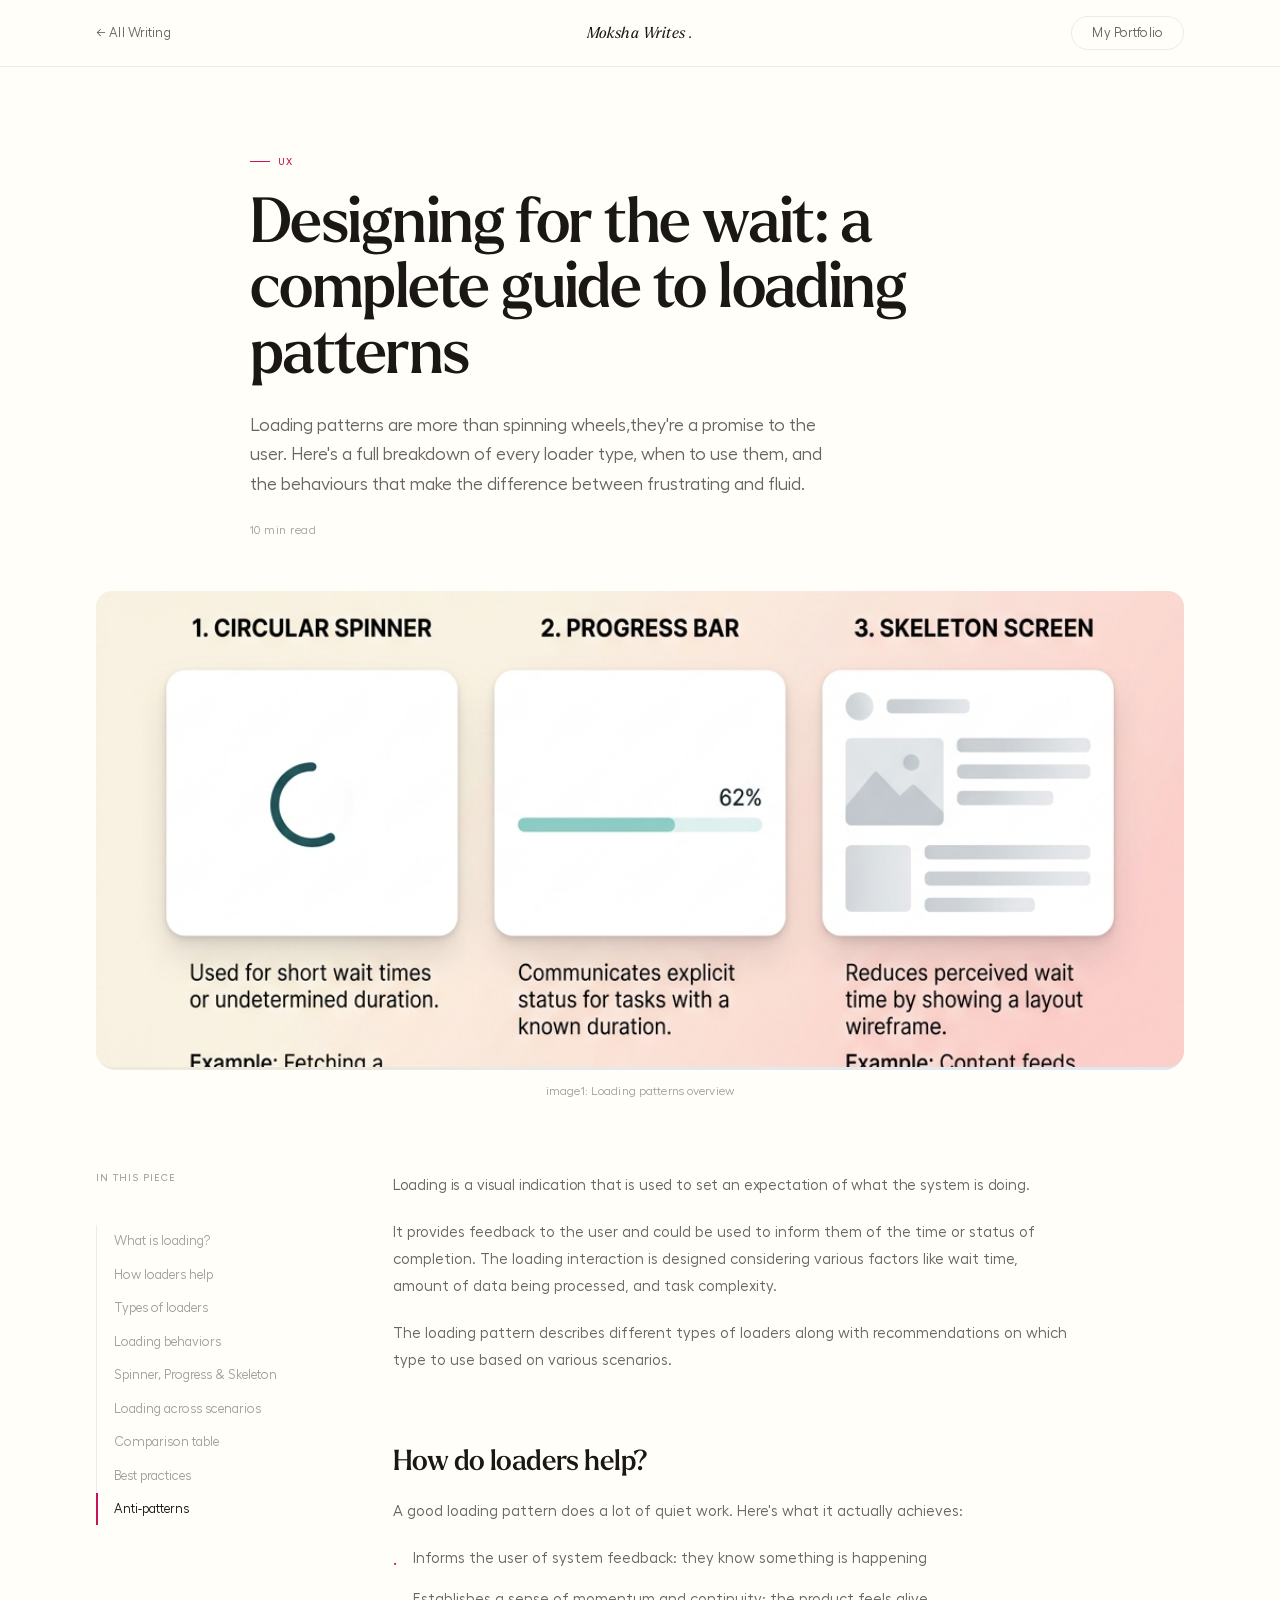
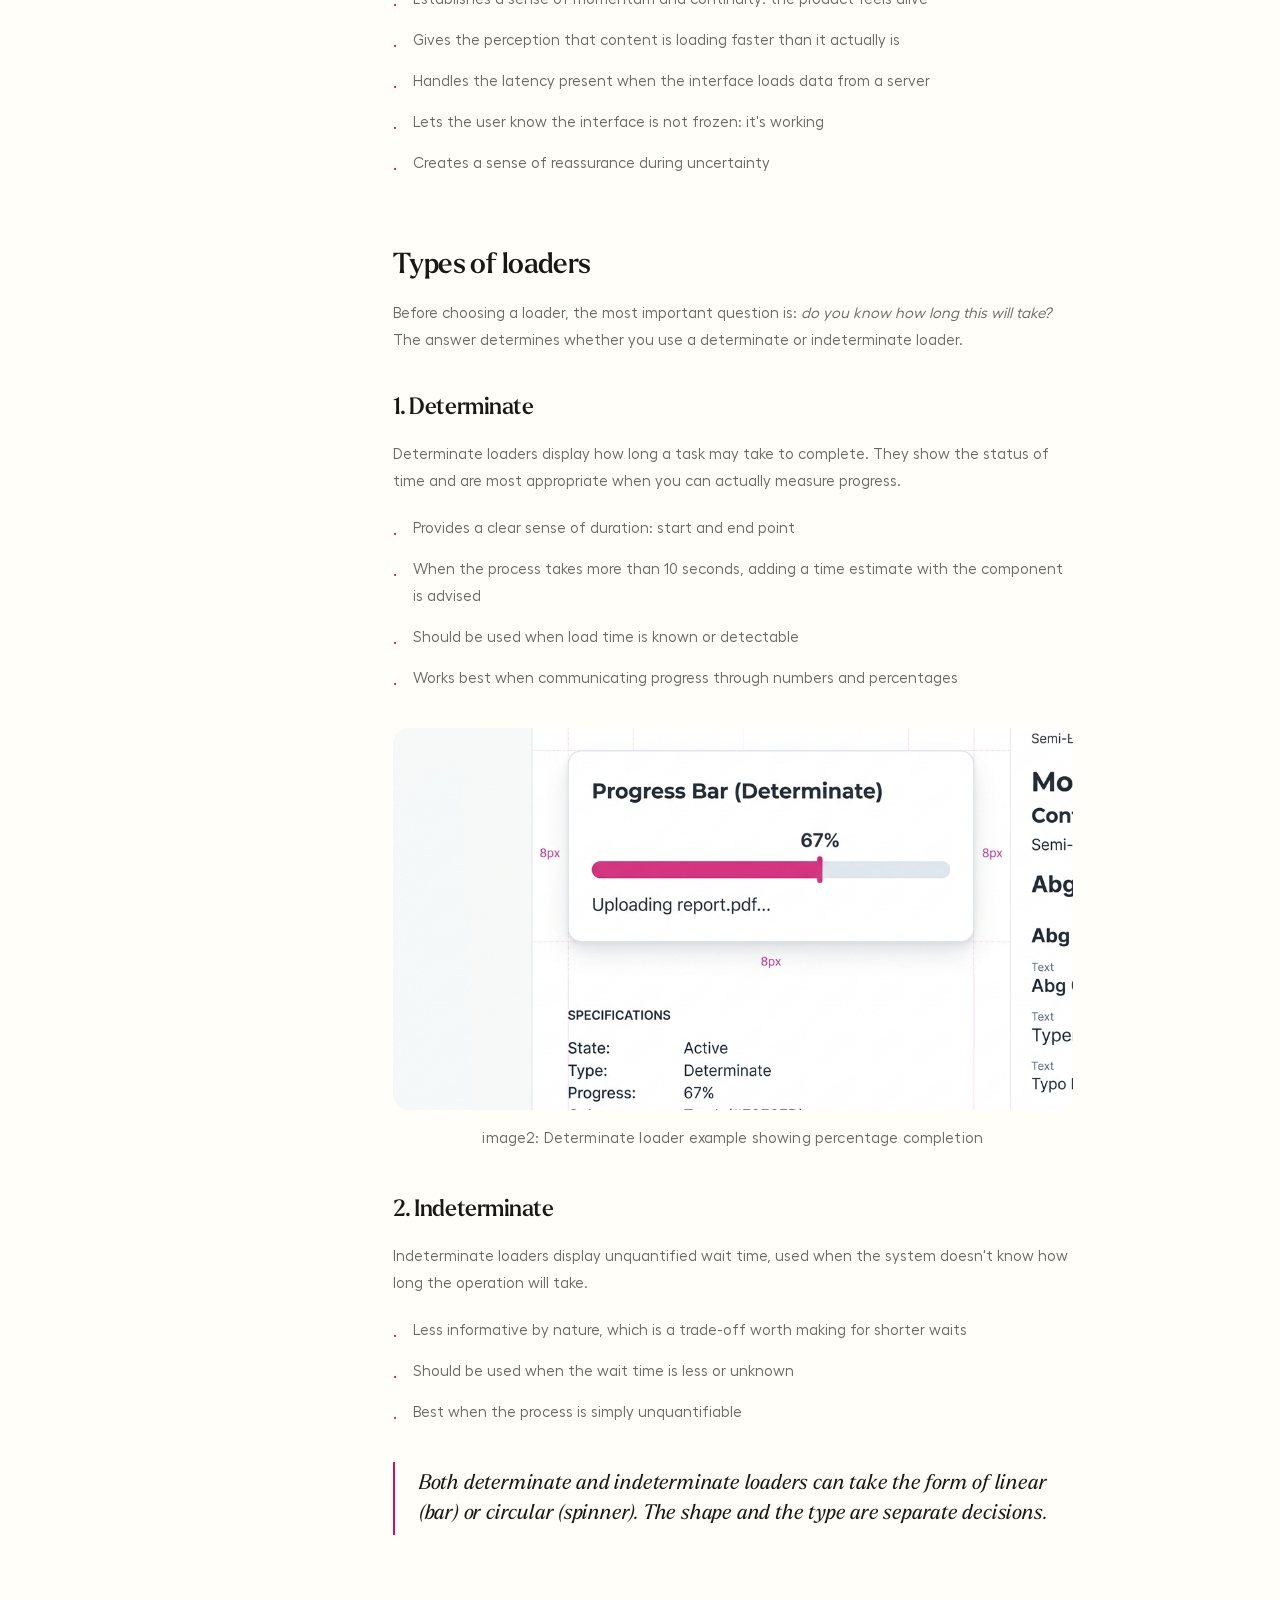
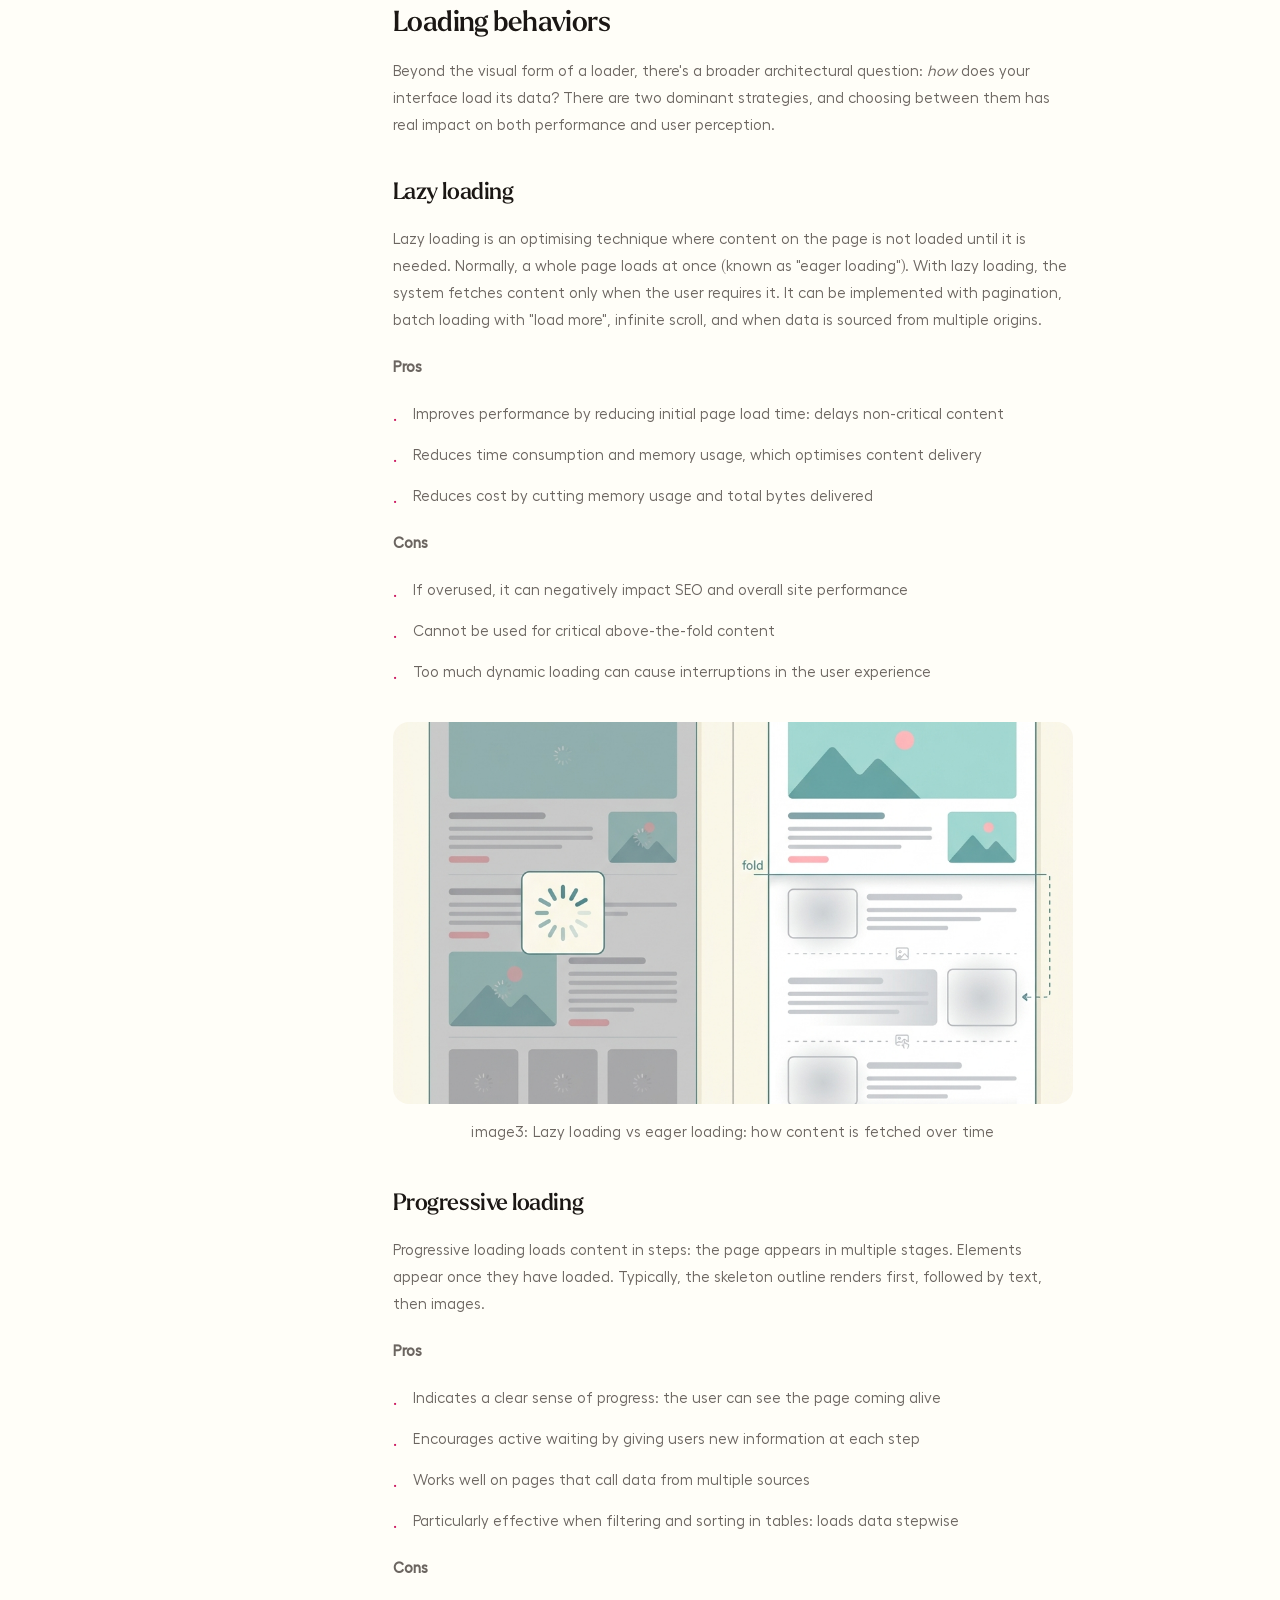
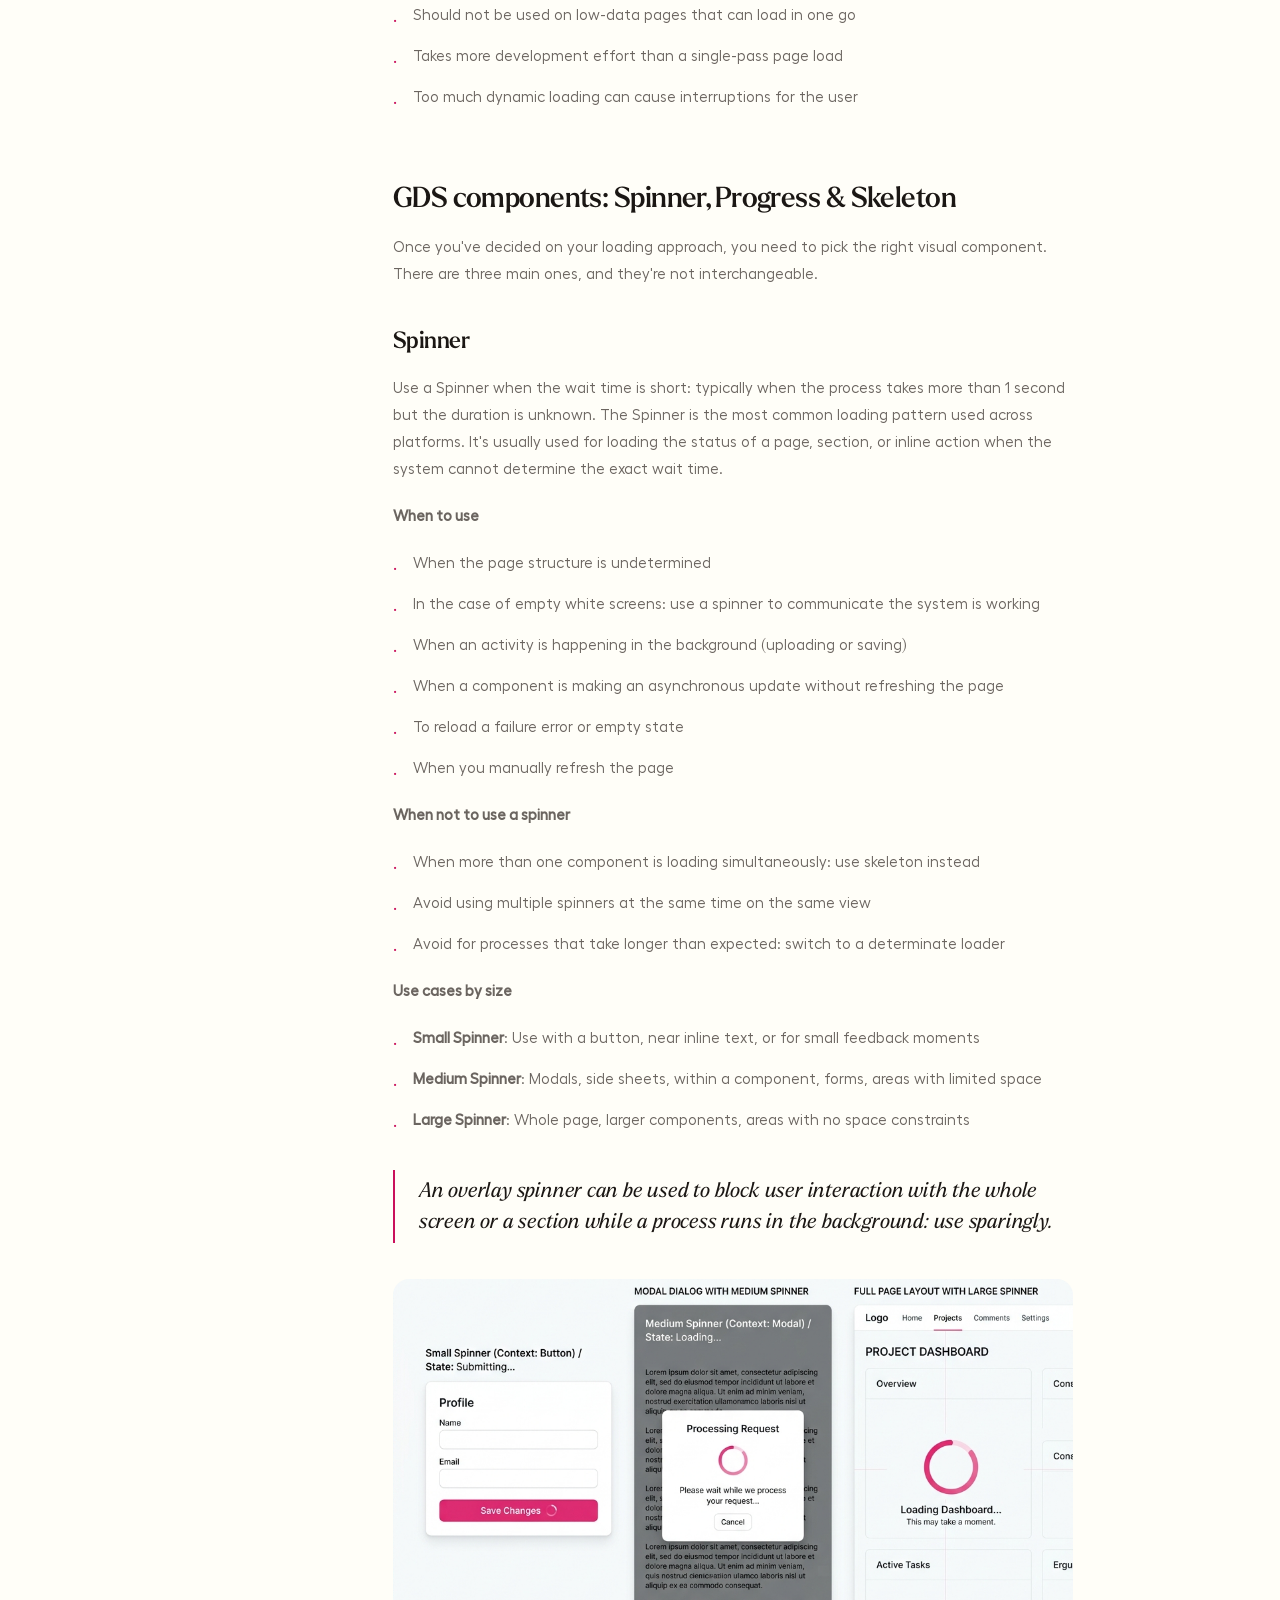
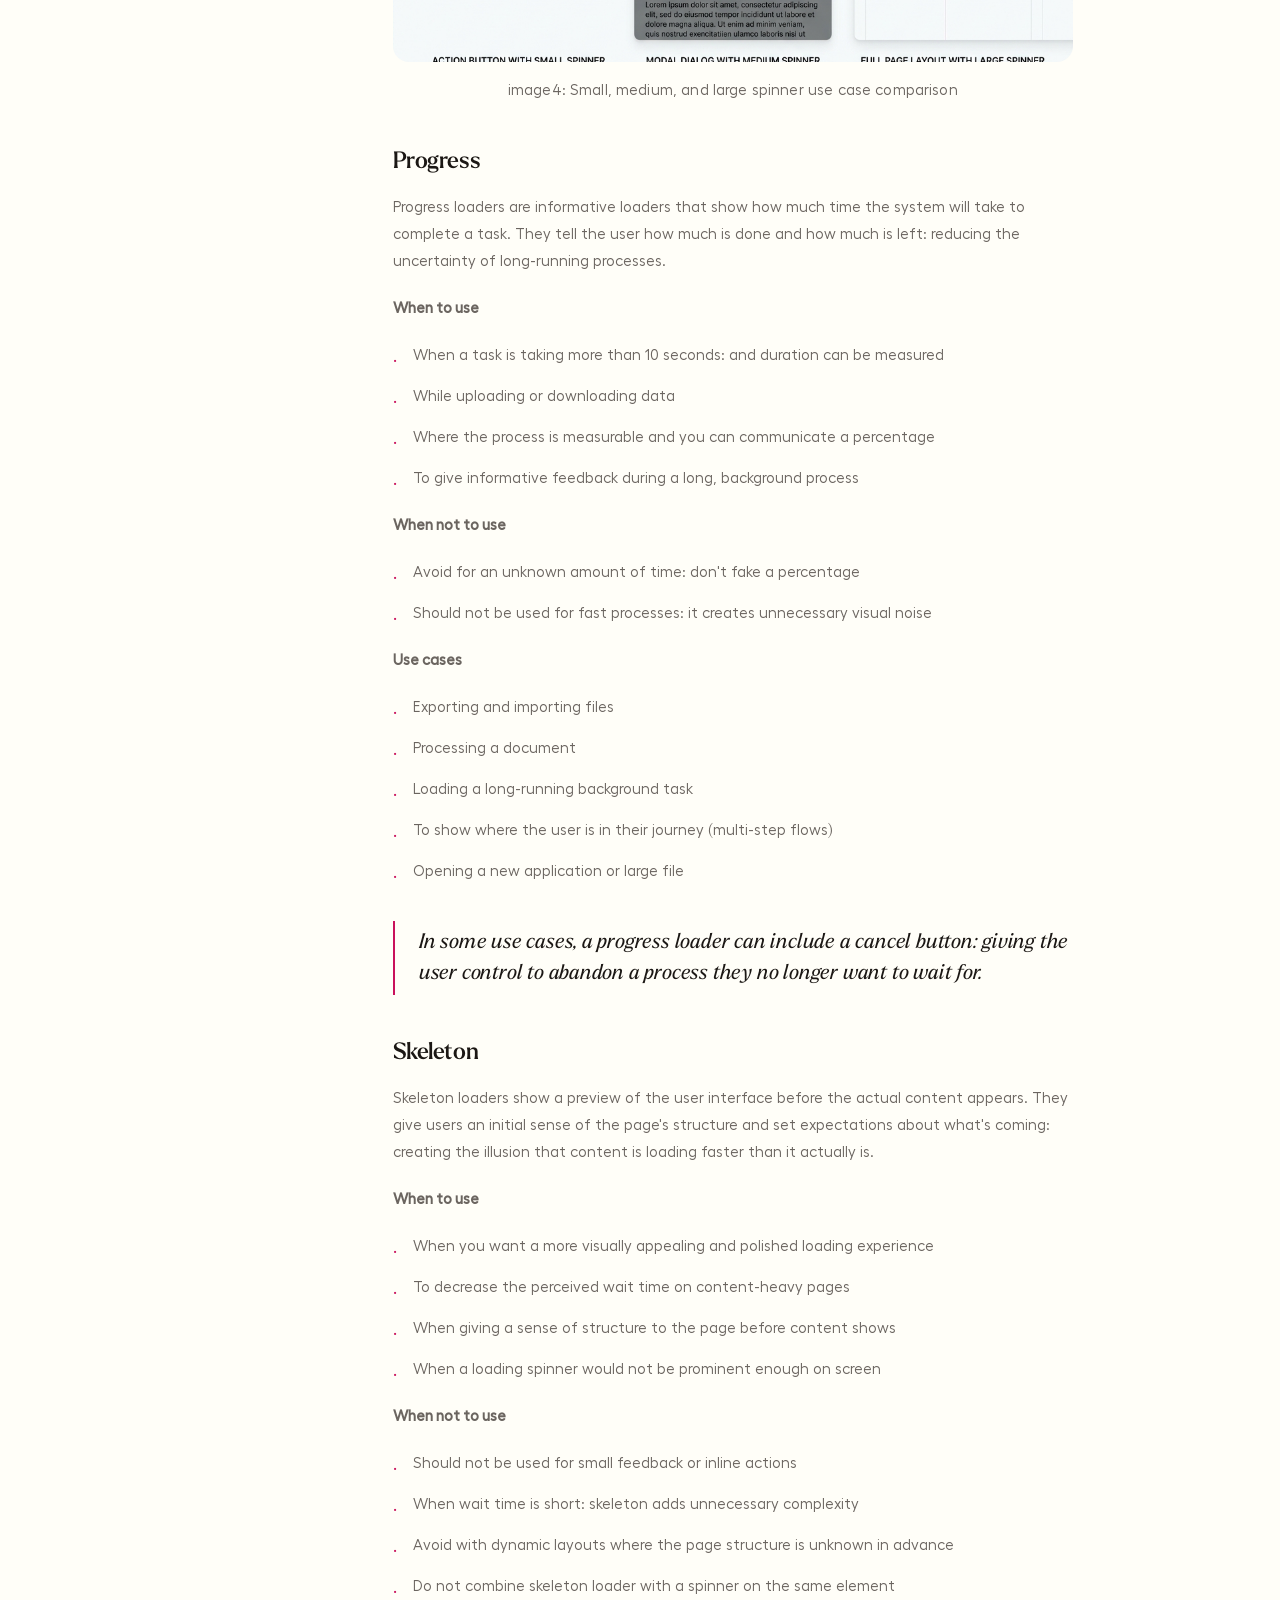
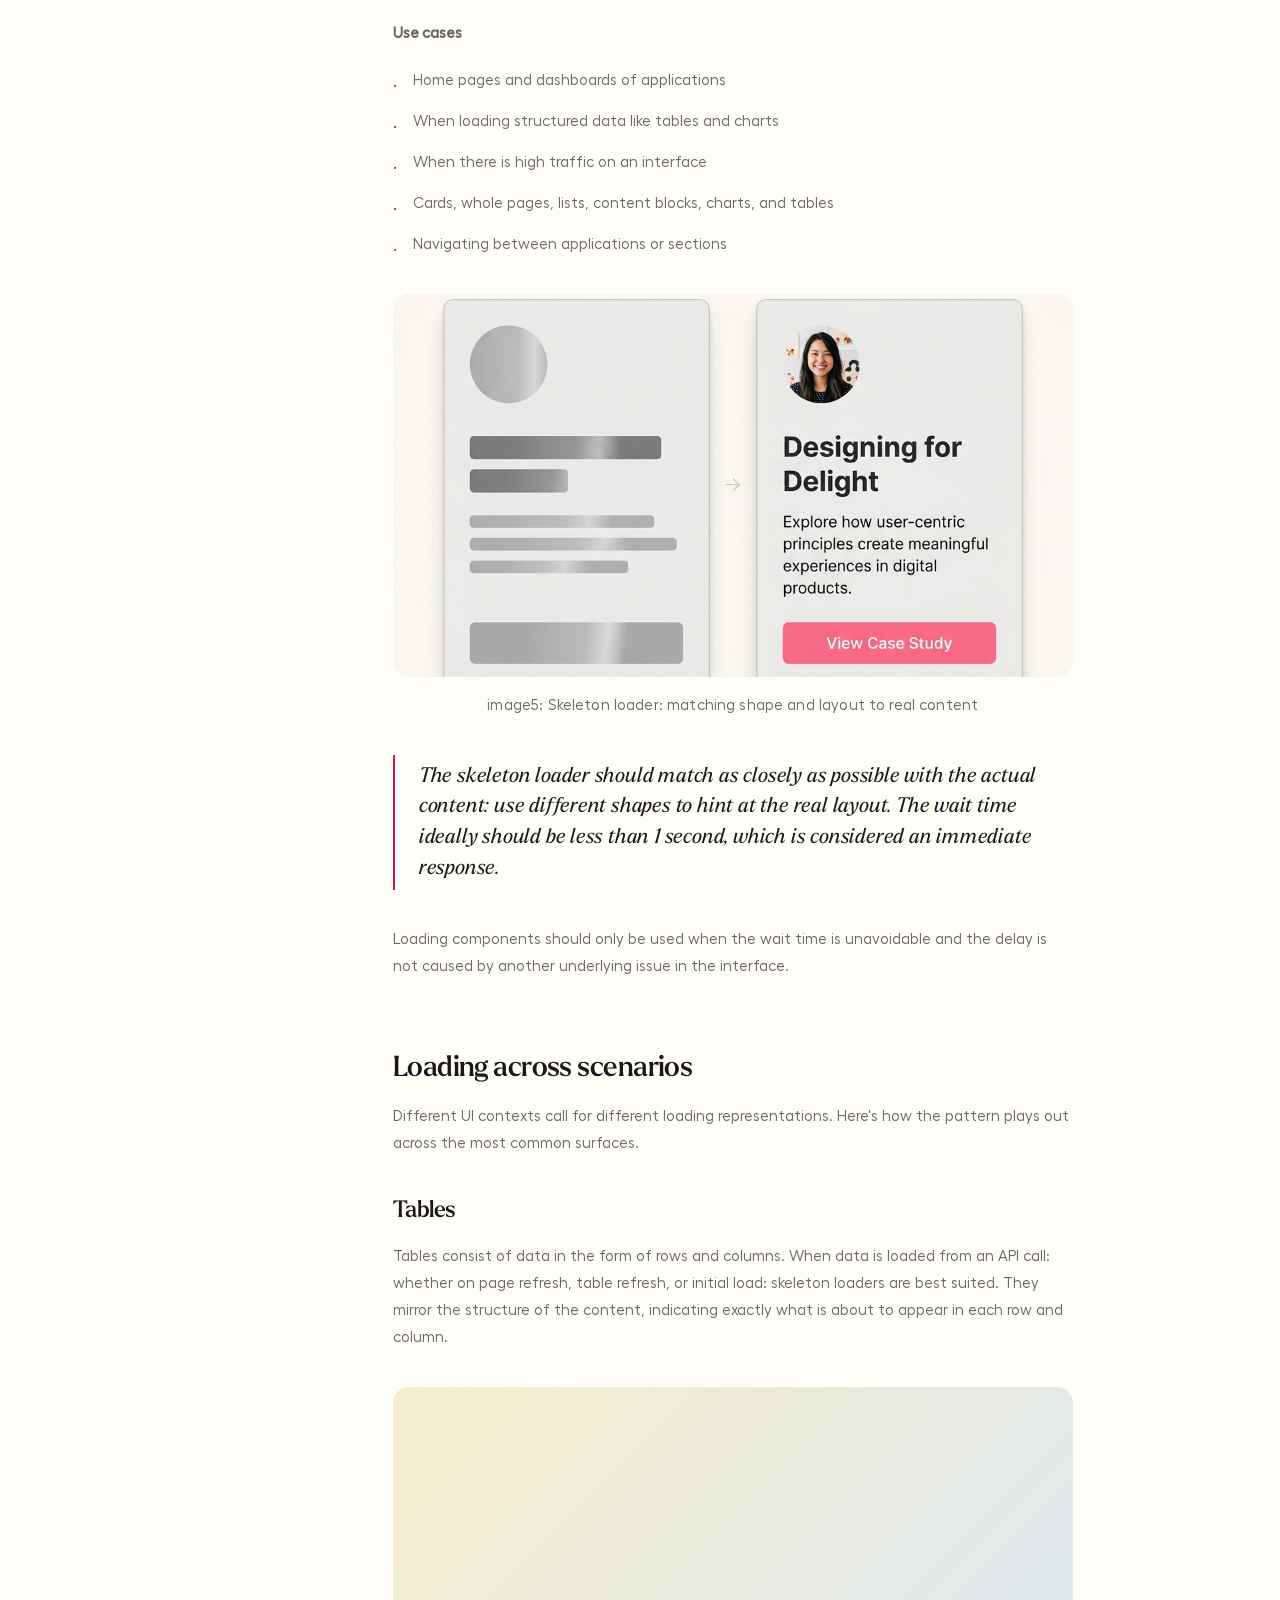
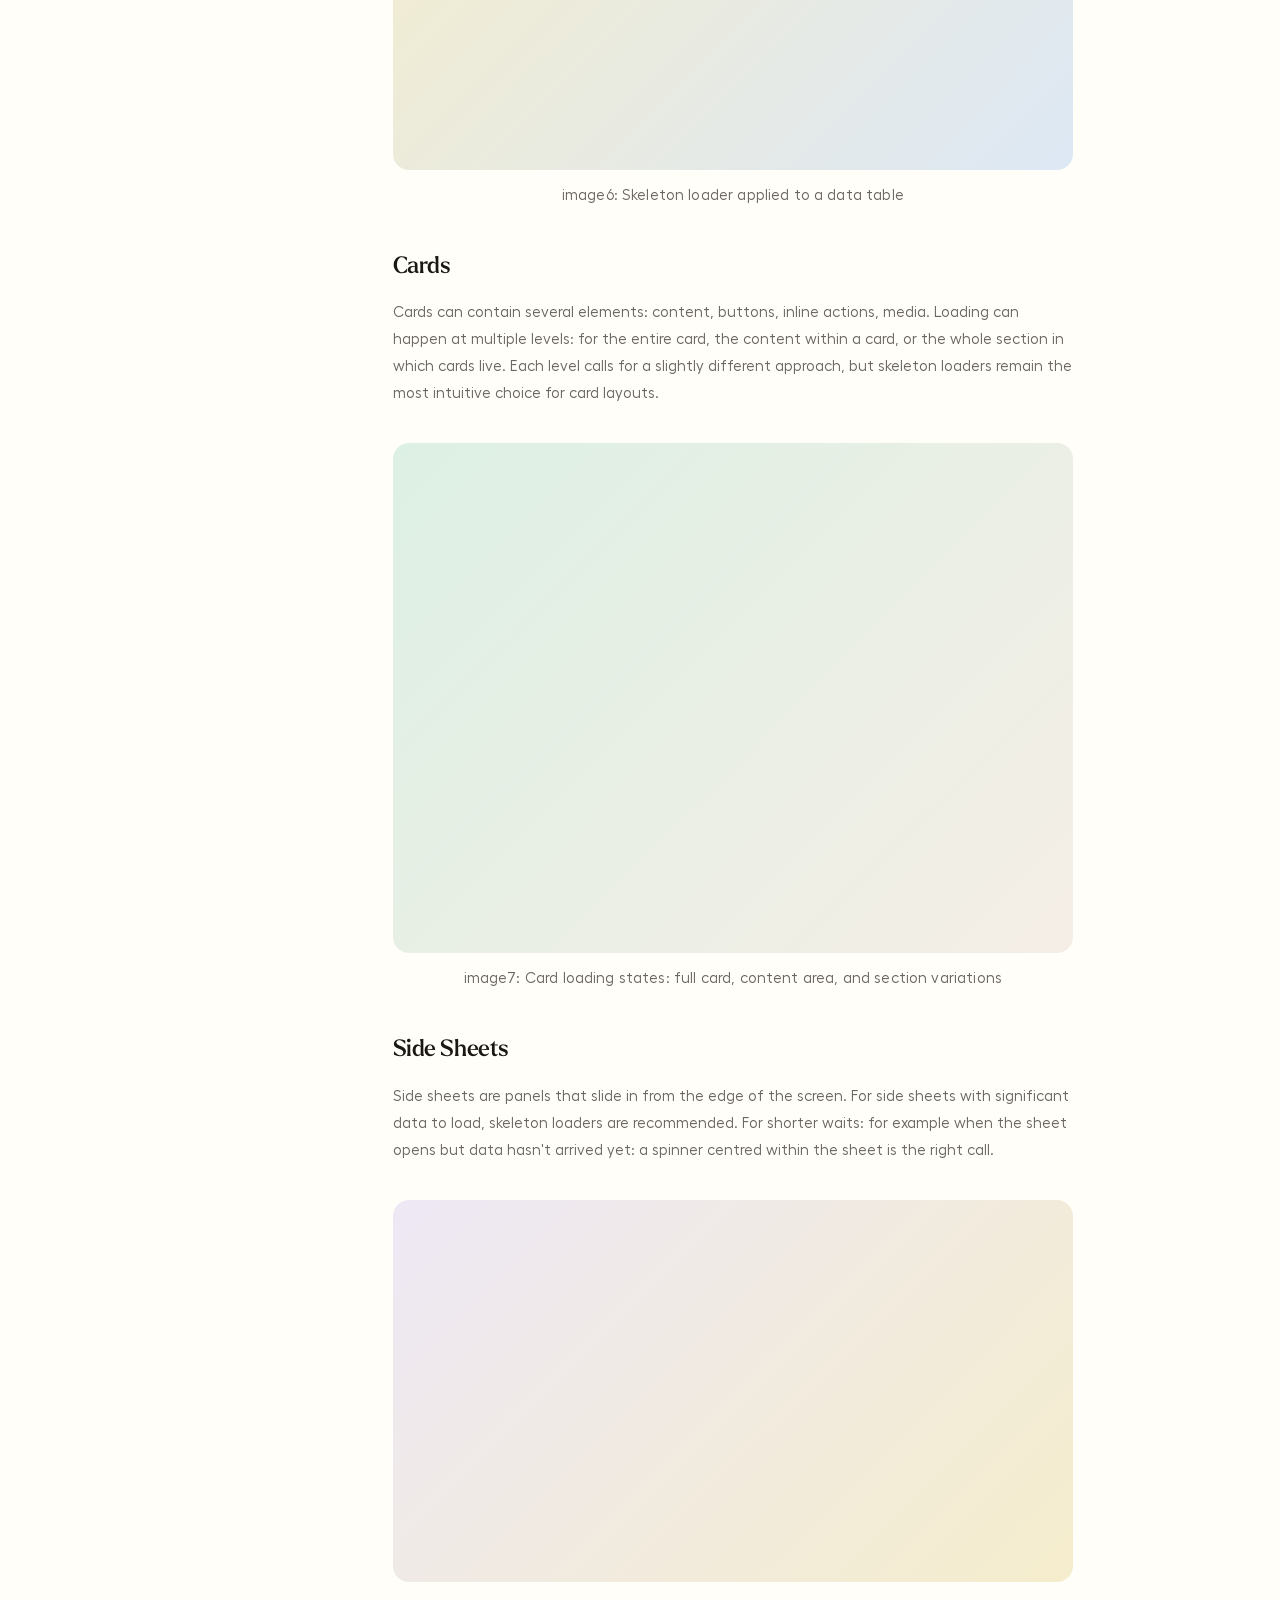
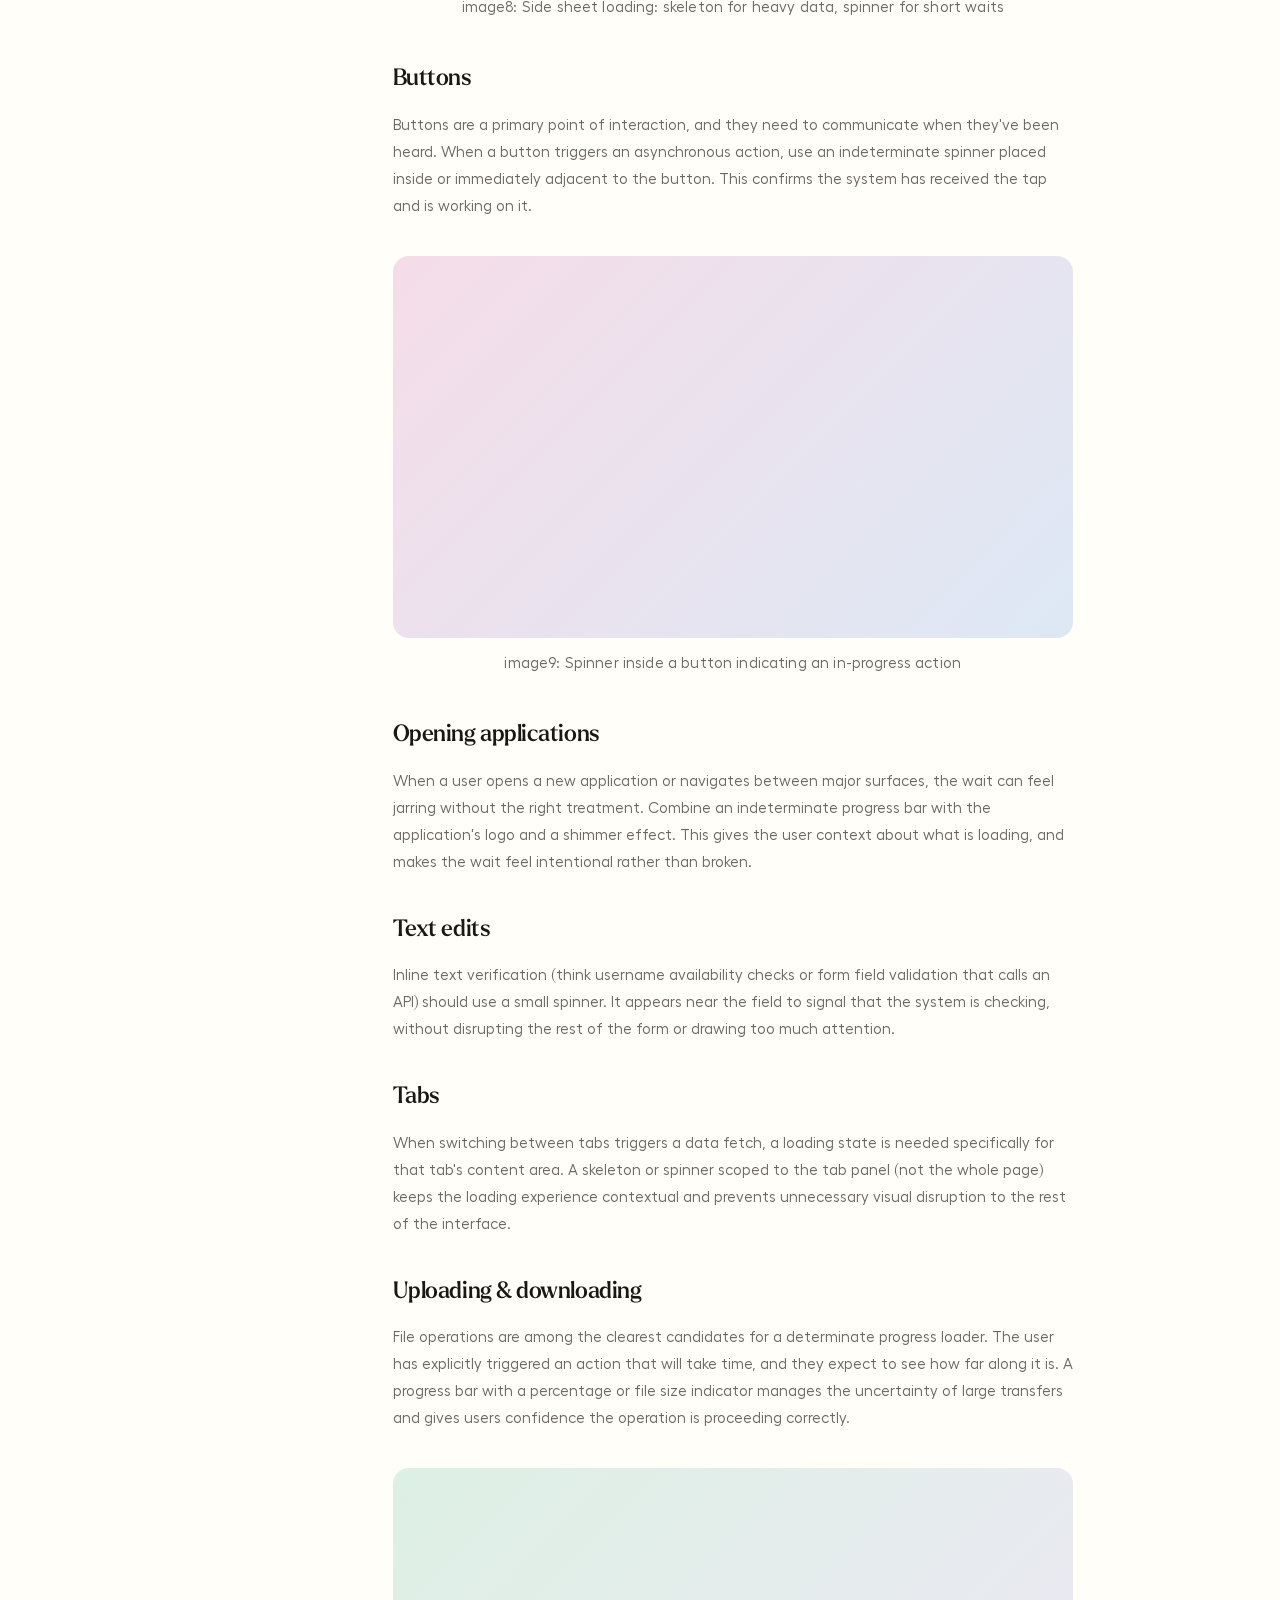
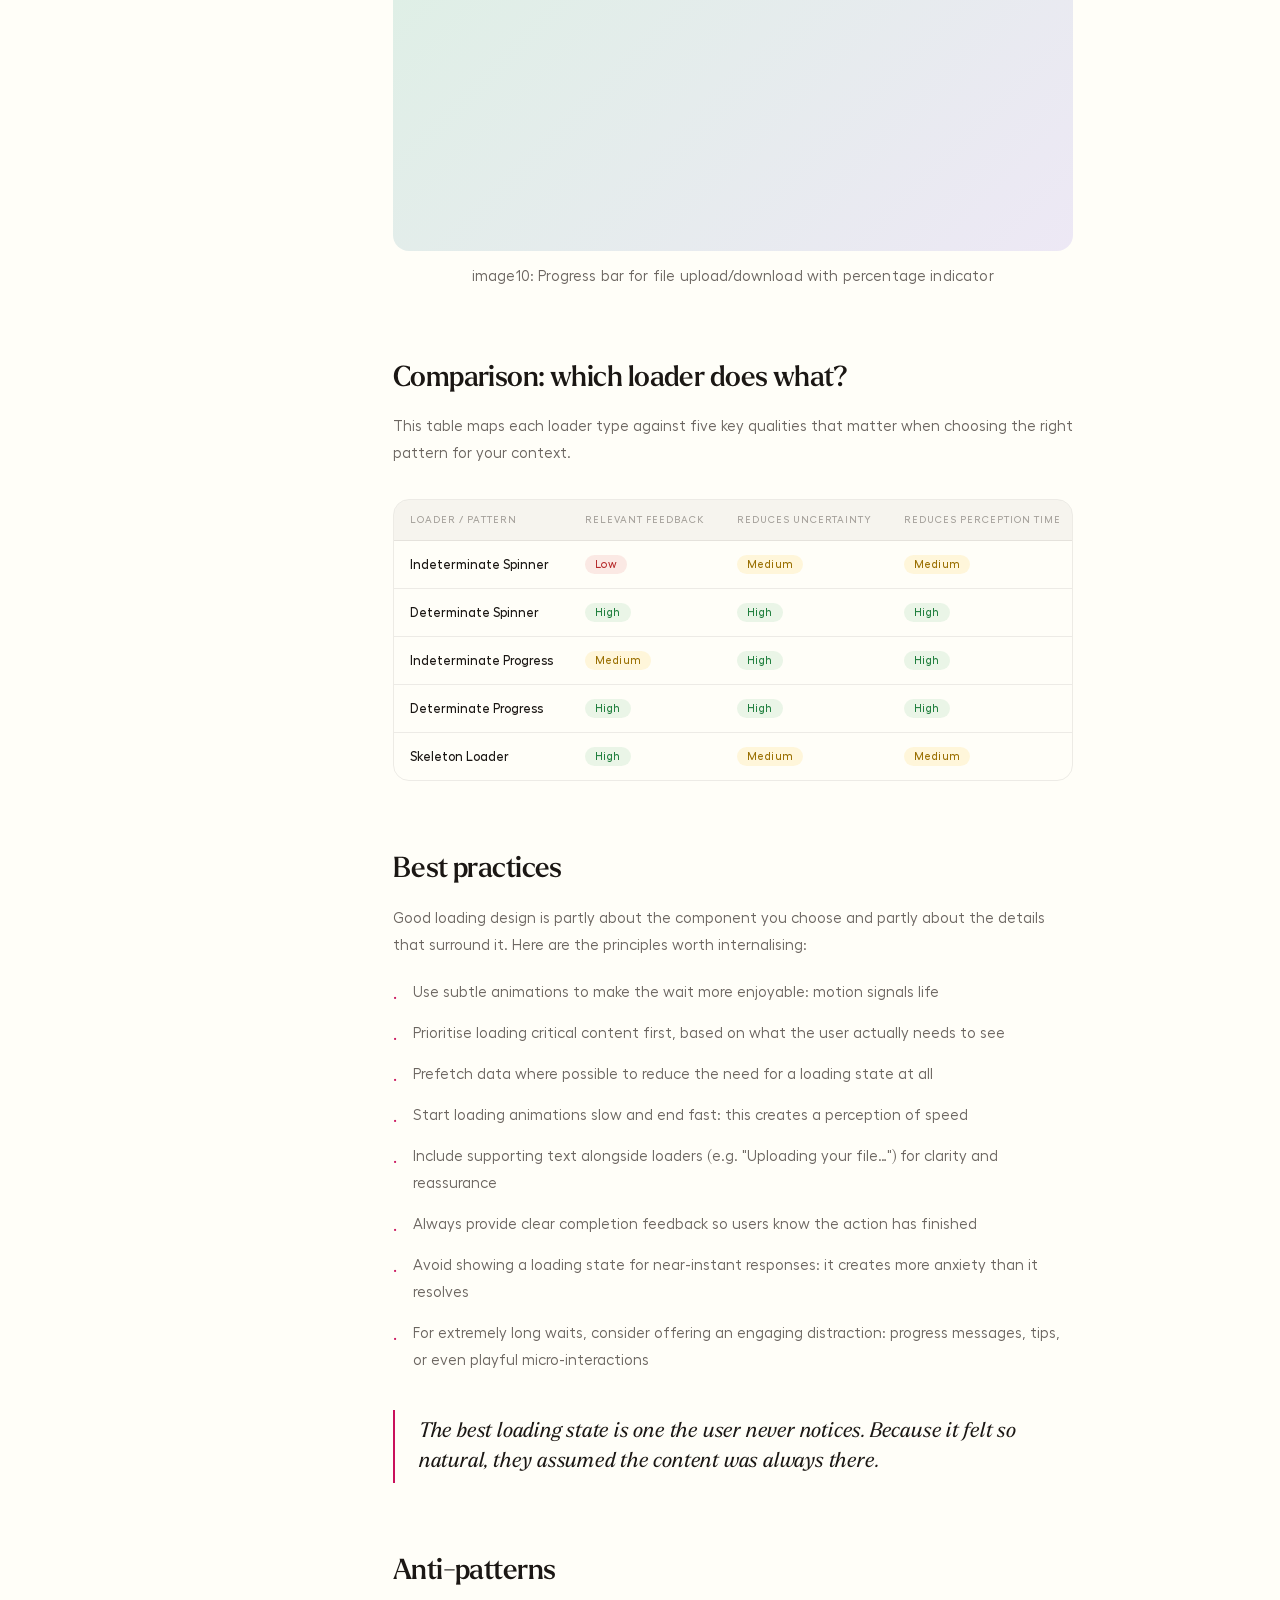
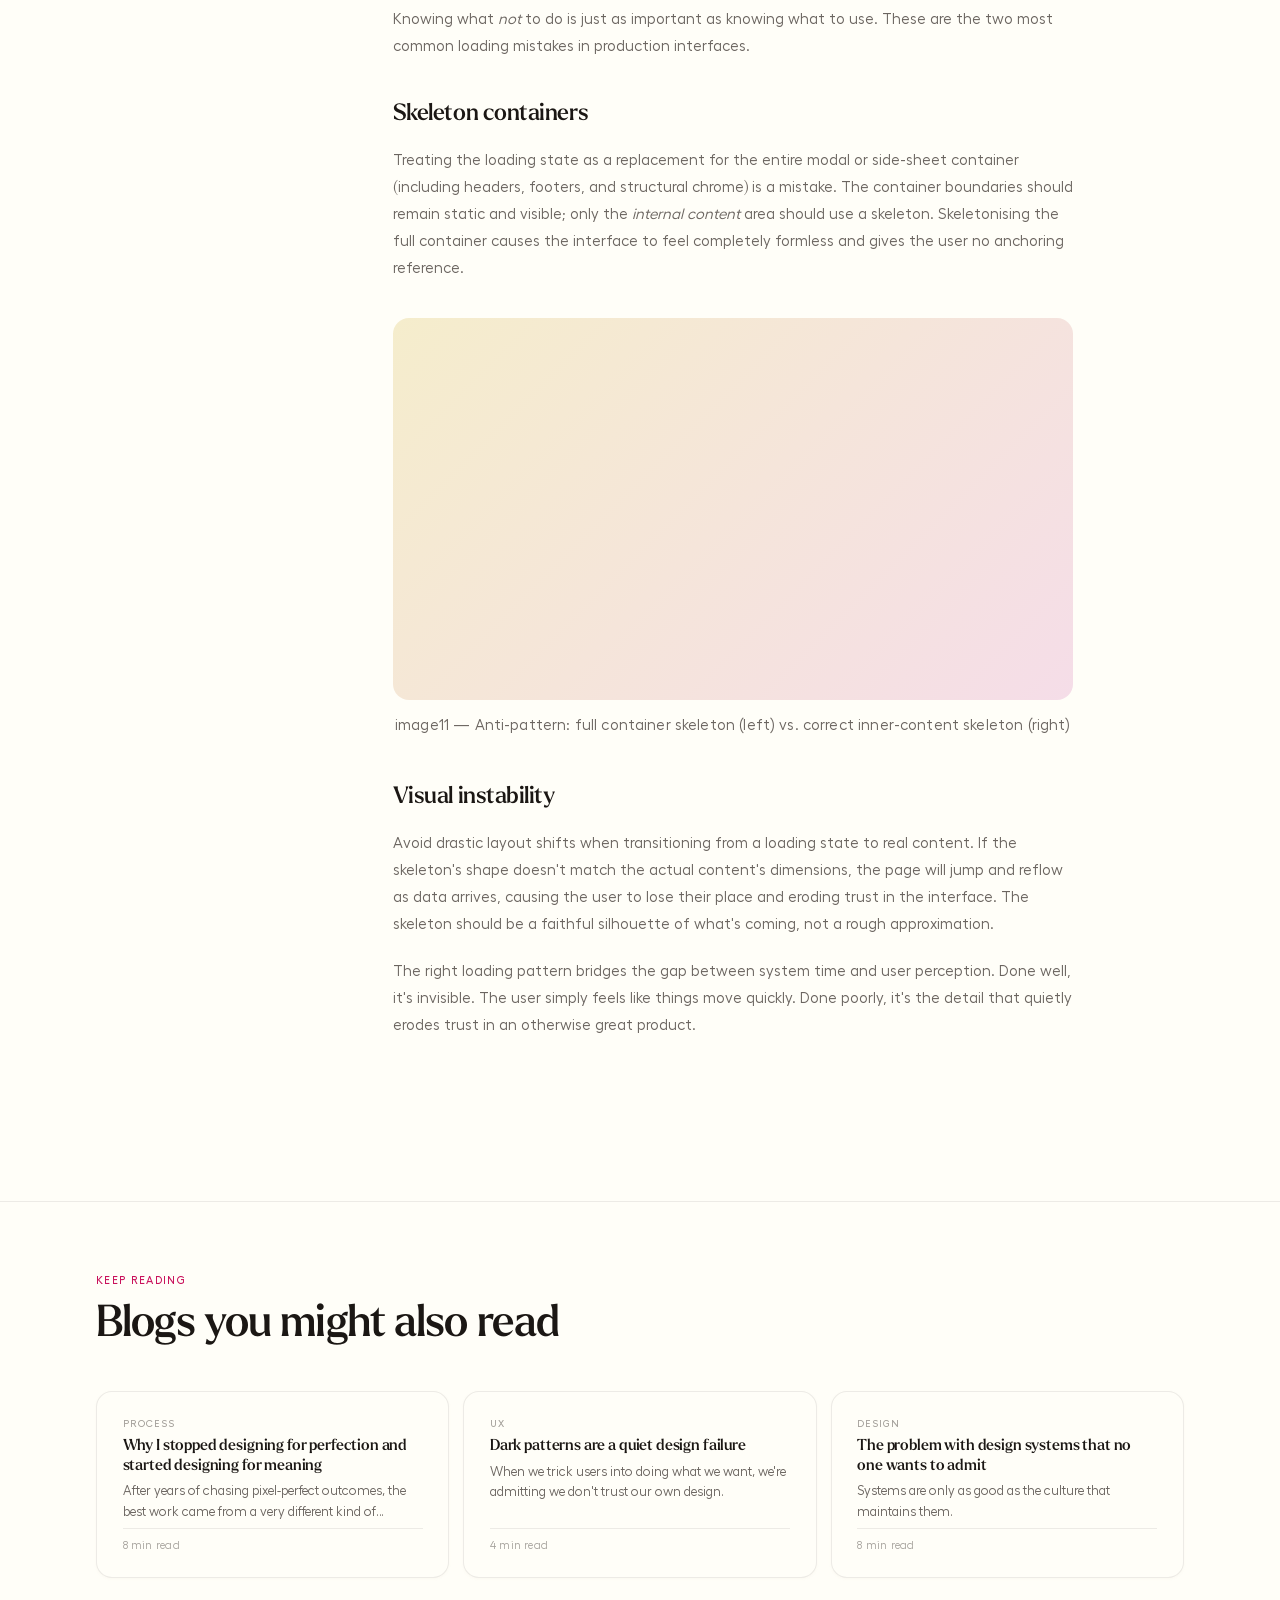
==== loading-patterns.html @ 1c5b9787 "blog1" ====
<!DOCTYPE html>
<html lang="en">

<head>
  <meta charset="UTF-8" />
  <meta name="viewport" content="width=device-width, initial-scale=1.0" />
  <title>Designing for the wait: a complete guide to loading patterns: Moksha Writes .</title>
  <meta name="description"
    content="Loading patterns are more than spinning wheels: they're a promise to the user. Here's a full breakdown of loaders, behaviors, and when to use each one." />
  <link rel="preconnect" href="https://fonts.googleapis.com" />
  <link rel="preconnect" href="https://fonts.gstatic.com" crossorigin />
  <link href="https://fonts.googleapis.com/css2?family=Inter:wght@400;500;600&display=swap" rel="stylesheet" />
  <link rel="icon" type="image/svg+xml" href="assets/favicon.svg" />
  <link rel="stylesheet" href="style.css" />
  <link rel="stylesheet" href="post.css" />
</head>

<body class="post-page">

  <!-- SCROLL PROGRESS -->
  <div class="scroll-progress" id="scrollProgress"></div>

  <!-- NAV -->
  <nav class="post-nav">
    <div class="post-nav-inner">
      <a href="index.html" class="back-link">← All Writing</a>
      <span class="post-nav-brand">Moksha Writes .</span>
      <a href="https://mokshadesign.framer.website/" target="_blank" rel="noopener noreferrer" class="post-nav-btn">My
        Portfolio</a>
    </div>
  </nav>

  <!-- ARTICLE HEADER -->
  <header class="post-header">
    <div class="post-header-inner">
      <span class="post-eyebrow">UX</span>
      <h1 class="post-title">Designing for the wait: a complete guide to loading patterns</h1>
      <p class="post-standfirst">Loading patterns are more than spinning wheels,they're a promise to the user. Here's a
        full breakdown of every loader type, when to use them, and the behaviours that make the difference between
        frustrating and fluid.</p>
      <div class="post-meta-row">
        <span class="post-read-time">10 min read</span>
      </div>
    </div>
  </header>

  <!-- FEATURED IMAGE: replace with your image -->
  <div class="post-featured-img-wrap">
    <div class="post-featured-img" id="image1">
      <img src="assets/loading-hero.png" alt="Loading patterns overview" style="width: 100%; height: 100%; object-fit: cover; border-radius: 16px;">
    </div>
    <p class="post-caption" style="text-align:center; margin-top: 12px;">image1: Loading patterns overview</p>
  </div>

  <!-- ARTICLE BODY -->
  <div class="post-body">

    <!-- TOC SIDEBAR -->
    <aside class="post-toc" id="postToc">
      <p class="toc-label">In this piece</p>
      <nav aria-label="Article sections">
        <ol class="toc-list">
          <li><a href="#intro" class="toc-link toc-active">What is loading?</a></li>
          <li><a href="#how-they-help" class="toc-link">How loaders help</a></li>
          <li><a href="#types" class="toc-link">Types of loaders</a></li>
          <li><a href="#behaviors" class="toc-link">Loading behaviors</a></li>
          <li><a href="#components" class="toc-link">Spinner, Progress & Skeleton</a></li>
          <li><a href="#scenarios" class="toc-link">Loading across scenarios</a></li>
          <li><a href="#comparison" class="toc-link">Comparison table</a></li>
          <li><a href="#best-practices" class="toc-link">Best practices</a></li>
          <li><a href="#anti-patterns" class="toc-link">Anti-patterns</a></li>
        </ol>
      </nav>
    </aside>

    <!-- ARTICLE CONTENT -->
    <article class="post-content">

      <section id="intro">
        <p class="post-lede">Loading is a visual indication that is used to set an expectation of what the system is
          doing.</p>
        <p>It provides feedback to the user and could be used to inform them of the time or status of completion. The
          loading interaction is designed considering various factors like wait time, amount of data being processed,
          and task complexity.</p>
        <p>The loading pattern describes different types of loaders along with recommendations on which type to use
          based on various scenarios.</p>
      </section>

      <section id="how-they-help">
        <h2>How do loaders help?</h2>
        <p>A good loading pattern does a lot of quiet work. Here's what it actually achieves:</p>
        <ul class="post-list">
          <li>Informs the user of system feedback: they know something is happening</li>
          <li>Establishes a sense of momentum and continuity: the product feels alive</li>
          <li>Gives the perception that content is loading faster than it actually is</li>
          <li>Handles the latency present when the interface loads data from a server</li>
          <li>Lets the user know the interface is not frozen: it's working</li>
          <li>Creates a sense of reassurance during uncertainty</li>
        </ul>
      </section>

      <section id="types">
        <h2>Types of loaders</h2>
        <p>Before choosing a loader, the most important question is: <em>do you know how long this will take?</em> The
          answer determines whether you use a determinate or indeterminate loader.</p>

        <h2 style="font-size: clamp(18px, 1.8vw, 24px); margin-top: 32px;">1. Determinate</h2>
        <p>Determinate loaders display how long a task may take to complete. They show the status of time and are most
          appropriate when you can actually measure progress.</p>
        <ul class="post-list">
          <li>Provides a clear sense of duration: start and end point</li>
          <li>When the process takes more than 10 seconds, adding a time estimate with the component is advised</li>
          <li>Should be used when load time is known or detectable</li>
          <li>Works best when communicating progress through numbers and percentages</li>
        </ul>

        <!-- Image placeholder -->
        <div class="post-img-block" id="image2">
          <img src="assets/determinate-loader.png" alt="Determinate loader example" class="post-img post-img--wide" style="object-fit: cover;">
          <p class="post-caption">image2: Determinate loader example showing percentage completion</p>
        </div>

        <h2 style="font-size: clamp(18px, 1.8vw, 24px); margin-top: 32px;">2. Indeterminate</h2>
        <p>Indeterminate loaders display unquantified wait time, used when the system doesn't know how long the
          operation will take.</p>
        <ul class="post-list">
          <li>Less informative by nature, which is a trade-off worth making for shorter waits</li>
          <li>Should be used when the wait time is less or unknown</li>
          <li>Best when the process is simply unquantifiable</li>
        </ul>

        <blockquote class="post-pullquote">
          Both determinate and indeterminate loaders can take the form of linear (bar) or circular (spinner). The shape
          and the type are separate decisions.
        </blockquote>
      </section>

      <section id="behaviors">
        <h2>Loading behaviors</h2>
        <p>Beyond the visual form of a loader, there's a broader architectural question: <em>how</em> does your
          interface load its data? There are two dominant strategies, and choosing between them has real impact on both
          performance and user perception.</p>

        <h2 style="font-size: clamp(18px, 1.8vw, 24px); margin-top: 32px;">Lazy loading</h2>
        <p>Lazy loading is an optimising technique where content on the page is not loaded until it is needed. Normally,
          a whole page loads at once (known as "eager loading"). With lazy loading, the system fetches content only when
          the user requires it. It can be implemented with pagination, batch loading with "load more", infinite scroll,
          and when data is sourced from multiple origins.</p>

        <p><strong>Pros</strong></p>
        <ul class="post-list">
          <li>Improves performance by reducing initial page load time: delays non-critical content</li>
          <li>Reduces time consumption and memory usage, which optimises content delivery</li>
          <li>Reduces cost by cutting memory usage and total bytes delivered</li>
        </ul>

        <p><strong>Cons</strong></p>
        <ul class="post-list">
          <li>If overused, it can negatively impact SEO and overall site performance</li>
          <li>Cannot be used for critical above-the-fold content</li>
          <li>Too much dynamic loading can cause interruptions in the user experience</li>
        </ul>

        <!-- Image placeholder -->
        <div class="post-img-block" id="image3">
          <img src="assets/lazy-loading.png" alt="Lazy loading vs eager loading" class="post-img post-img--wide" style="object-fit: cover;">
          <p class="post-caption">image3: Lazy loading vs eager loading: how content is fetched over time</p>
        </div>

        <h2 style="font-size: clamp(18px, 1.8vw, 24px); margin-top: 32px;">Progressive loading</h2>
        <p>Progressive loading loads content in steps: the page appears in multiple stages. Elements appear once they
          have loaded. Typically, the skeleton outline renders first, followed by text, then images.</p>

        <p><strong>Pros</strong></p>
        <ul class="post-list">
          <li>Indicates a clear sense of progress: the user can see the page coming alive</li>
          <li>Encourages active waiting by giving users new information at each step</li>
          <li>Works well on pages that call data from multiple sources</li>
          <li>Particularly effective when filtering and sorting in tables: loads data stepwise</li>
        </ul>

        <p><strong>Cons</strong></p>
        <ul class="post-list">
          <li>Should not be used on low-data pages that can load in one go</li>
          <li>Takes more development effort than a single-pass page load</li>
          <li>Too much dynamic loading can cause interruptions for the user</li>
        </ul>
      </section>

      <section id="components">
        <h2>GDS components: Spinner, Progress & Skeleton</h2>
        <p>Once you've decided on your loading approach, you need to pick the right visual component. There are three
          main ones, and they're not interchangeable.</p>

        <h2 style="font-size: clamp(18px, 1.8vw, 24px); margin-top: 32px;">Spinner</h2>
        <p>Use a Spinner when the wait time is short: typically when the process takes more than 1 second but the
          duration is unknown. The Spinner is the most common loading pattern used across platforms. It's usually used
          for loading the status of a page, section, or inline action when the system cannot determine the exact wait
          time.</p>

        <p><strong>When to use</strong></p>
        <ul class="post-list">
          <li>When the page structure is undetermined</li>
          <li>In the case of empty white screens: use a spinner to communicate the system is working</li>
          <li>When an activity is happening in the background (uploading or saving)</li>
          <li>When a component is making an asynchronous update without refreshing the page</li>
          <li>To reload a failure error or empty state</li>
          <li>When you manually refresh the page</li>
        </ul>

        <p><strong>When not to use a spinner</strong></p>
        <ul class="post-list">
          <li>When more than one component is loading simultaneously: use skeleton instead</li>
          <li>Avoid using multiple spinners at the same time on the same view</li>
          <li>Avoid for processes that take longer than expected: switch to a determinate loader</li>
        </ul>

        <p><strong>Use cases by size</strong></p>
        <ul class="post-list">
          <li><strong>Small Spinner</strong>: Use with a button, near inline text, or for small feedback moments</li>
          <li><strong>Medium Spinner</strong>: Modals, side sheets, within a component, forms, areas with limited space
          </li>
          <li><strong>Large Spinner</strong>: Whole page, larger components, areas with no space constraints</li>
        </ul>

        <blockquote class="post-pullquote">
          An overlay spinner can be used to block user interaction with the whole screen or a section while a process
          runs in the background: use sparingly.
        </blockquote>

        <!-- Image placeholder -->
        <div class="post-img-block" id="image4">
          <img src="assets/spinner-sizes.png" alt="Spinner sizes comparison" class="post-img post-img--wide" style="object-fit: cover;">
          <p class="post-caption">image4: Small, medium, and large spinner use case comparison</p>
        </div>

        <h2 style="font-size: clamp(18px, 1.8vw, 24px); margin-top: 32px;">Progress</h2>
        <p>Progress loaders are informative loaders that show how much time the system will take to complete a task.
          They tell the user how much is done and how much is left: reducing the uncertainty of long-running processes.
        </p>

        <p><strong>When to use</strong></p>
        <ul class="post-list">
          <li>When a task is taking more than 10 seconds: and duration can be measured</li>
          <li>While uploading or downloading data</li>
          <li>Where the process is measurable and you can communicate a percentage</li>
          <li>To give informative feedback during a long, background process</li>
        </ul>

        <p><strong>When not to use</strong></p>
        <ul class="post-list">
          <li>Avoid for an unknown amount of time: don't fake a percentage</li>
          <li>Should not be used for fast processes: it creates unnecessary visual noise</li>
        </ul>

        <p><strong>Use cases</strong></p>
        <ul class="post-list">
          <li>Exporting and importing files</li>
          <li>Processing a document</li>
          <li>Loading a long-running background task</li>
          <li>To show where the user is in their journey (multi-step flows)</li>
          <li>Opening a new application or large file</li>
        </ul>

        <blockquote class="post-pullquote">
          In some use cases, a progress loader can include a cancel button: giving the user control to abandon a
          process they no longer want to wait for.
        </blockquote>

        <h2 style="font-size: clamp(18px, 1.8vw, 24px); margin-top: 32px;">Skeleton</h2>
        <p>Skeleton loaders show a preview of the user interface before the actual content appears. They give users an
          initial sense of the page's structure and set expectations about what's coming: creating the illusion that
          content is loading faster than it actually is.</p>

        <p><strong>When to use</strong></p>
        <ul class="post-list">
          <li>When you want a more visually appealing and polished loading experience</li>
          <li>To decrease the perceived wait time on content-heavy pages</li>
          <li>When giving a sense of structure to the page before content shows</li>
          <li>When a loading spinner would not be prominent enough on screen</li>
        </ul>

        <p><strong>When not to use</strong></p>
        <ul class="post-list">
          <li>Should not be used for small feedback or inline actions</li>
          <li>When wait time is short: skeleton adds unnecessary complexity</li>
          <li>Avoid with dynamic layouts where the page structure is unknown in advance</li>
          <li>Do not combine skeleton loader with a spinner on the same element</li>
        </ul>

        <p><strong>Use cases</strong></p>
        <ul class="post-list">
          <li>Home pages and dashboards of applications</li>
          <li>When loading structured data like tables and charts</li>
          <li>When there is high traffic on an interface</li>
          <li>Cards, whole pages, lists, content blocks, charts, and tables</li>
          <li>Navigating between applications or sections</li>
        </ul>

        <!-- Image placeholder -->
        <div class="post-img-block" id="image5">
          <img src="assets/skeleton-loader.png" alt="Skeleton loader comparison" class="post-img post-img--wide" style="object-fit: cover;">
          <p class="post-caption">image5: Skeleton loader: matching shape and layout to real content</p>
        </div>

        <blockquote class="post-pullquote">
          The skeleton loader should match as closely as possible with the actual content: use different shapes to hint
          at the real layout. The wait time ideally should be less than 1 second, which is considered an immediate
          response.
        </blockquote>

        <p>Loading components should only be used when the wait time is unavoidable and the delay is not caused by
          another underlying issue in the interface.</p>
      </section>

      <section id="scenarios">
        <h2>Loading across scenarios</h2>
        <p>Different UI contexts call for different loading representations. Here's how the pattern plays out across the
          most common surfaces.</p>

        <h2 style="font-size: clamp(18px, 1.8vw, 24px); margin-top: 32px;">Tables</h2>
        <p>Tables consist of data in the form of rows and columns. When data is loaded from an API call: whether on
          page refresh, table refresh, or initial load: skeleton loaders are best suited. They mirror the structure of
          the content, indicating exactly what is about to appear in each row and column.</p>

        <!-- Image placeholder -->
        <div class="post-img-block" id="image6">
          <div class="post-img post-img--wide" style="background: linear-gradient(135deg, #F5EDCC 0%, #DDE8F5 100%);">
          </div>
          <p class="post-caption">image6: Skeleton loader applied to a data table</p>
        </div>

        <h2 style="font-size: clamp(18px, 1.8vw, 24px); margin-top: 32px;">Cards</h2>
        <p>Cards can contain several elements: content, buttons, inline actions, media. Loading can happen at multiple
          levels: for the entire card, the content within a card, or the whole section in which cards live. Each level
          calls for a slightly different approach, but skeleton loaders remain the most intuitive choice for card
          layouts.</p>

        <!-- Image placeholder -->
        <div class="post-img-block" id="image7">
          <div class="post-img post-img--portrait"
            style="background: linear-gradient(135deg, #DDF0E4 0%, #F5EEE6 100%);"></div>
          <p class="post-caption">image7: Card loading states: full card, content area, and section variations</p>
        </div>

        <h2 style="font-size: clamp(18px, 1.8vw, 24px); margin-top: 32px;">Side Sheets</h2>
        <p>Side sheets are panels that slide in from the edge of the screen. For side sheets with significant data to
          load, skeleton loaders are recommended. For shorter waits: for example when the sheet opens but data hasn't
          arrived yet: a spinner centred within the sheet is the right call.</p>

        <!-- Image placeholder -->
        <div class="post-img-block" id="image8">
          <div class="post-img post-img--wide" style="background: linear-gradient(135deg, #EDE8F5 0%, #F5EDCC 100%);">
          </div>
          <p class="post-caption">image8: Side sheet loading: skeleton for heavy data, spinner for short waits</p>
        </div>

        <h2 style="font-size: clamp(18px, 1.8vw, 24px); margin-top: 32px;">Buttons</h2>
        <p>Buttons are a primary point of interaction, and they need to communicate when they've been heard. When a
          button triggers an asynchronous action, use an indeterminate spinner placed inside or immediately adjacent to
          the button. This confirms the system has received the tap and is working on it.</p>

        <!-- Image placeholder -->
        <div class="post-img-block" id="image9">
          <div class="post-img post-img--wide" style="background: linear-gradient(135deg, #F5DDE8 0%, #DDE8F5 100%);">
          </div>
          <p class="post-caption">image9: Spinner inside a button indicating an in-progress action</p>
        </div>

        <h2 style="font-size: clamp(18px, 1.8vw, 24px); margin-top: 32px;">Opening applications</h2>
        <p>When a user opens a new application or navigates between major surfaces, the wait can feel jarring without
          the right treatment. Combine an indeterminate progress bar with the application's logo and a shimmer effect.
          This gives the user context about what is loading, and makes the wait feel intentional rather than broken.</p>

        <h2 style="font-size: clamp(18px, 1.8vw, 24px); margin-top: 32px;">Text edits</h2>
        <p>Inline text verification (think username availability checks or form field validation that calls an API)
          should use a small spinner. It appears near the field to signal that the system is checking, without
          disrupting the rest of the form or drawing too much attention.</p>

        <h2 style="font-size: clamp(18px, 1.8vw, 24px); margin-top: 32px;">Tabs</h2>
        <p>When switching between tabs triggers a data fetch, a loading state is needed specifically for that tab's
          content area. A skeleton or spinner scoped to the tab panel (not the whole page) keeps the loading
          experience contextual and prevents unnecessary visual disruption to the rest of the interface.</p>

        <h2 style="font-size: clamp(18px, 1.8vw, 24px); margin-top: 32px;">Uploading & downloading</h2>
        <p>File operations are among the clearest candidates for a determinate progress loader. The user has explicitly
          triggered an action that will take time, and they expect to see how far along it is. A progress bar with a
          percentage or file size indicator manages the uncertainty of large transfers and gives users confidence the
          operation is proceeding correctly.</p>

        <!-- Image placeholder -->
        <div class="post-img-block" id="image10">
          <div class="post-img post-img--wide" style="background: linear-gradient(135deg, #DDF0E4 0%, #EDE8F5 100%);">
          </div>
          <p class="post-caption">image10: Progress bar for file upload/download with percentage indicator</p>
        </div>

      </section>

      <!-- ─── COMPARISON TABLE ─── -->
      <section id="comparison">
        <h2>Comparison: which loader does what?</h2>
        <p>This table maps each loader type against five key qualities that matter when choosing the right pattern for
          your context.</p>

        <div class="post-table-wrap">
          <table class="post-table">
            <thead>
              <tr>
                <th>Loader / Pattern</th>
                <th>Relevant Feedback</th>
                <th>Reduces Uncertainty</th>
                <th>Reduces Perception Time</th>
                <th>Space Efficient</th>
                <th>Low Wait Time</th>
              </tr>
            </thead>
            <tbody>
              <tr>
                <td class="post-table__label">Indeterminate Spinner</td>
                <td><span class="post-badge post-badge--low">Low</span></td>
                <td><span class="post-badge post-badge--mid">Medium</span></td>
                <td><span class="post-badge post-badge--mid">Medium</span></td>
                <td><span class="post-badge post-badge--high">High</span></td>
                <td><span class="post-badge post-badge--high">High</span></td>
              </tr>
              <tr>
                <td class="post-table__label">Determinate Spinner</td>
                <td><span class="post-badge post-badge--high">High</span></td>
                <td><span class="post-badge post-badge--high">High</span></td>
                <td><span class="post-badge post-badge--high">High</span></td>
                <td><span class="post-badge post-badge--high">High</span></td>
                <td><span class="post-badge post-badge--mid">Medium</span></td>
              </tr>
              <tr>
                <td class="post-table__label">Indeterminate Progress</td>
                <td><span class="post-badge post-badge--mid">Medium</span></td>
                <td><span class="post-badge post-badge--high">High</span></td>
                <td><span class="post-badge post-badge--high">High</span></td>
                <td><span class="post-badge post-badge--high">High</span></td>
                <td><span class="post-badge post-badge--high">High</span></td>
              </tr>
              <tr>
                <td class="post-table__label">Determinate Progress</td>
                <td><span class="post-badge post-badge--high">High</span></td>
                <td><span class="post-badge post-badge--high">High</span></td>
                <td><span class="post-badge post-badge--high">High</span></td>
                <td><span class="post-badge post-badge--high">High</span></td>
                <td><span class="post-badge post-badge--low">Low</span></td>
              </tr>
              <tr>
                <td class="post-table__label">Skeleton Loader</td>
                <td><span class="post-badge post-badge--high">High</span></td>
                <td><span class="post-badge post-badge--mid">Medium</span></td>
                <td><span class="post-badge post-badge--mid">Medium</span></td>
                <td><span class="post-badge post-badge--mid">Medium</span></td>
                <td><span class="post-badge post-badge--mid">Medium</span></td>
              </tr>
            </tbody>
          </table>
        </div>
      </section>

      <!-- ─── BEST PRACTICES ─── -->
      <section id="best-practices">
        <h2>Best practices</h2>
        <p>Good loading design is partly about the component you choose and partly about the details that surround it.
          Here are the principles worth internalising:</p>
        <ul class="post-list">
          <li>Use subtle animations to make the wait more enjoyable: motion signals life</li>
          <li>Prioritise loading critical content first, based on what the user actually needs to see</li>
          <li>Prefetch data where possible to reduce the need for a loading state at all</li>
          <li>Start loading animations slow and end fast: this creates a perception of speed</li>
          <li>Include supporting text alongside loaders (e.g. "Uploading your file…") for clarity and reassurance</li>
          <li>Always provide clear completion feedback so users know the action has finished</li>
          <li>Avoid showing a loading state for near-instant responses: it creates more anxiety than it resolves</li>
          <li>For extremely long waits, consider offering an engaging distraction: progress messages, tips, or even
            playful micro-interactions</li>
        </ul>

        <blockquote class="post-pullquote">
          The best loading state is one the user never notices. Because it felt so natural, they assumed the content
          was always there.
        </blockquote>
      </section>

      <!-- ─── ANTI-PATTERNS ─── -->
      <section id="anti-patterns">
        <h2>Anti-patterns</h2>
        <p>Knowing what <em>not</em> to do is just as important as knowing what to use. These are the two most common
          loading mistakes in production interfaces.</p>

        <h2 style="font-size: clamp(18px, 1.8vw, 24px); margin-top: 32px;">Skeleton containers</h2>
        <p>Treating the loading state as a replacement for the entire modal or side-sheet container (including headers,
          footers, and structural chrome) is a mistake. The container boundaries should remain static and visible;
          only the <em>internal content</em> area should use a skeleton. Skeletonising the full container causes the
          interface to feel completely formless and gives the user no anchoring reference.</p>

        <!-- Image placeholder -->
        <div class="post-img-block" id="image11">
          <div class="post-img post-img--wide" style="background: linear-gradient(135deg, #F5EDCC 0%, #F5DDE8 100%);">
          </div>
          <p class="post-caption">image11 — Anti-pattern: full container skeleton (left) vs. correct inner-content skeleton (right)</p>
        </div>

        <h2 style="font-size: clamp(18px, 1.8vw, 24px); margin-top: 32px;">Visual instability</h2>
        <p>Avoid drastic layout shifts when transitioning from a loading state to real content. If the skeleton's shape
          doesn't match the actual content's dimensions, the page will jump and reflow as data arrives, causing the
          user to lose their place and eroding trust in the interface. The skeleton should be a faithful silhouette of
          what's coming, not a rough approximation.</p>

        <p>The right loading pattern bridges the gap between system time and user perception. Done well, it's invisible.
          The user simply feels like things move quickly. Done poorly, it's the detail that quietly erodes trust in an
          otherwise great product.</p>
      </section>

    </article>
  </div>

  <!-- RELATED POSTS -->
  <section class="related-section">
    <div class="s-wrap">
      <div class="related-header fade-up">
        <span class="eyebrow">Keep reading</span>
        <h2 class="s-title">Blogs you might also read</h2>
      </div>
      <div class="related-grid fade-up">

        <article class="p-card">
          <a href="post.html" class="p-card-link">
            <div class="p-in">
              <span class="p-tag">Process</span>
              <h3 class="p-title">Why I stopped designing for perfection and started designing for meaning</h3>
              <p class="p-excerpt">After years of chasing pixel-perfect outcomes, the best work came from a very
                different kind of intention.</p>
              <span class="p-time">8 min read</span>
            </div>
          </a>
        </article>

        <article class="p-card">
          <a href="post.html" class="p-card-link">
            <div class="p-in">
              <span class="p-tag">UX</span>
              <h3 class="p-title">Dark patterns are a quiet design failure</h3>
              <p class="p-excerpt">When we trick users into doing what we want, we're admitting we don't trust our own
                design.</p>
              <span class="p-time">4 min read</span>
            </div>
          </a>
        </article>

        <article class="p-card">
          <a href="post.html" class="p-card-link">
            <div class="p-in">
              <span class="p-tag">Design</span>
              <h3 class="p-title">The problem with design systems that no one wants to admit</h3>
              <p class="p-excerpt">Systems are only as good as the culture that maintains them.</p>
              <span class="p-time">8 min read</span>
            </div>
          </a>
        </article>

      </div>
    </div>
  </section>

  <!-- FOOTER -->
  <footer class="site-footer">
    <div class="s-wrap">
      <div class="footer-inner">
        <span class="footer-brand">Moksha Writes .</span>
        <span class="footer-year">© 2026</span>
      </div>
    </div>
    <img src="assets/footer.svg" alt="" class="footer-svg" aria-hidden="true">
  </footer>

  <!-- CUSTOM CURSOR -->
  <div class="cursor"></div>

  <script src="post.js"></script>
</body>

</html>
---- style.css ----
/* ── FONTS ── */
@font-face {
  font-family: 'Larken';
  src: url('assets/fonts/fonnts.com-Larken_Regular.otf') format('opentype');
  font-weight: 400;
  font-style: normal;
}

@font-face {
  font-family: 'Larken';
  src: url('assets/fonts/fonnts.com-Larken_Italic.otf') format('opentype');
  font-weight: 400;
  font-style: italic;
}

@font-face {
  font-family: 'Larken';
  src: url('assets/fonts/fonnts.com-Larken_Medium.otf') format('opentype');
  font-weight: 500;
  font-style: normal;
}

@font-face {
  font-family: 'Larken';
  src: url('assets/fonts/fonnts.com-Larken_Medium_Italic.otf') format('opentype');
  font-weight: 500;
  font-style: italic;
}

@font-face {
  font-family: 'Larken';
  src: url('assets/fonts/fonnts.com-Larken_Bold.otf') format('opentype');
  font-weight: 700;
  font-style: normal;
}

@font-face {
  font-family: 'Larken';
  src: url('assets/fonts/fonnts.com-Larken_Black.otf') format('opentype');
  font-weight: 900;
  font-style: normal;
}

@font-face {
  font-family: 'Hellix';
  src: url('assets/fonts/Hellix-Regular.woff2') format('woff2'),
    url('assets/fonts/Hellix-Regular.woff') format('woff');
  font-weight: 400;
  font-style: normal;
}

@font-face {
  font-family: 'Hellix';
  src: url('assets/fonts/Hellix-Medium.woff2') format('woff2'),
    url('assets/fonts/Hellix-Medium.woff') format('woff');
  font-weight: 500;
  font-style: normal;
}

*,
*::before,
*::after {
  margin: 0;
  padding: 0;
  box-sizing: border-box;
}

:root {
  --white: #FFFEF8;
  --pink-deep: #C9115C;
  --ink: #1B1714;
  --ink-mid: #6B6560;
  --ink-light: #A4A09A;
  --border-soft: rgba(27, 23, 20, 0.08);
  --content-width: clamp(60%, 85%, 94%);
  --dot-grid-spacing: 35px;
  --dot-overflow-buffer: 128px;
  --hero-flower-bottom-offset: -4px;
  --hero-flower-horizontal-offset: 24px;
  --hero-flower-scale: 1.6;
  --hero-sub-desktop-y-offset: 150px;
  --hero-heading-line-height: 1.07;
  --hero-heading-reserved-lines-prebreak: 4;
}

html,
body {
  width: 100%;
  height: 100%;
  cursor: none;
  /* Hide default cursor */
}

a,
button,
.nav-brand,
.nav-logo,
.b-card-link,
.p-card-link {
  cursor: none !important;
}

body {
  font-family: 'Larken', 'Playfair Display', Georgia, serif;
  background-color: var(--white);
  min-height: 100vh;
  position: relative;
  display: flex;
  flex-direction: column;
  overflow-x: hidden;
}

/* ── BACKGROUND ── */
.bg {
  position: absolute;
  inset: 0;
  z-index: 0;
}

.bg img {
  width: 100%;
  height: 100%;
  object-fit: cover;
  object-position: center bottom;
  display: block;
}

/* ── HERO SECTION WRAPPER ── */
.hero-section {
  position: relative;
  min-height: 100vh;
  height: 100vh;
  flex-shrink: 0;
  overflow: visible;
}

/* ── PAGE WRAPPER ── */
.page {
  position: static;
  z-index: 1;
  height: 100%;
  display: flex;
  flex-direction: column;
}

/* ── SHARED LAYOUT ── */
.inner {
  width: var(--content-width);
  margin: 0 auto;
  position: relative;
  display: flex;
  align-items: center;
  justify-content: space-between;
}

/* ── NAVBAR ── */
nav {
  padding: clamp(18px, 3vh, 32px) 0;
  position: relative;
  z-index: 10;
}

nav .inner {
  display: grid;
  grid-template-columns: 1fr auto 1fr;
  /* Exact 3-column symmetry */
  align-items: center;
}

.nav-brand {
  justify-self: start;
  font-family: 'Larken', serif;
  font-style: italic;
  font-weight: 500;
  font-size: clamp(0.9rem, 1.2vw, 1.2rem);
  color: var(--white);
  letter-spacing: 0.02em;
  opacity: 0;
  animation: fadeInDown 0.7s ease forwards 0.1s;
}

.nav-logo {
  justify-self: center;
  position: relative;
  width: clamp(40px, 4vw, 56px);
  height: clamp(40px, 4vw, 56px);
  border-radius: 50%;
  overflow: hidden;
  display: flex;
  align-items: center;
  justify-content: center;
  opacity: 0;
  animation: fadeInDown 0.7s ease forwards 0.2s;
}

.nav-logo img {
  width: 100%;
  height: 100%;
  object-fit: contain;
}

.nav-logo-canvas,
.nav-logo-fallback {
  width: 100%;
  height: 100%;
  display: block;
}

.nav-logo-canvas {
  position: absolute;
  inset: 0;
  z-index: 1;
  pointer-events: auto;
}

.nav-logo-fallback {
  position: relative;
  z-index: 0;
  pointer-events: none;
}

.nav-logo[data-lottie-ready="true"] .nav-logo-fallback {
  opacity: 0;
}

.nav-btn {
  justify-self: end;
  text-decoration: none;
  background: rgba(255, 255, 255, 0.05);
  /* Extra stealthy base */
  backdrop-filter: blur(14px);
  /* Intensified glass effect */
  -webkit-backdrop-filter: blur(14px);
  border: 1px solid rgba(255, 255, 255, 0.15);
  border-radius: 50px;
  min-width: 140px;
  height: 42px;
  cursor: pointer;
  position: relative;
  overflow: hidden;
  /* Clips the shimmer light */

  /* Text Styling */
  color: var(--white);
  font-family: 'Hellix', sans-serif;
  font-size: 15px;
  /* Slightly larger for better impact */
  font-weight: 400;
  /* Hellix Regular */
  text-transform: none;
  /* Removed all caps */
  letter-spacing: 0.02em;

  display: flex;
  align-items: center;
  justify-content: center;

  opacity: 0;
  animation: fadeInDown 0.7s ease forwards 0.3s;
  transition: all 0.4s cubic-bezier(0.22, 1, 0.36, 1);
}

/* 🧪 Glass Shimmer Reflection */
.nav-btn::after {
  content: '';
  position: absolute;
  top: -50%;
  left: -60%;
  width: 40px;
  height: 200%;
  background: linear-gradient(to right,
      rgba(255, 255, 255, 0) 0%,
      rgba(255, 255, 255, 0.1) 40%,
      rgba(255, 255, 255, 0.25) 50%,
      rgba(255, 255, 255, 0.1) 60%,
      rgba(255, 255, 255, 0) 100%);
  transform: rotate(25deg);
  animation: shimmer 2s infinite linear;
  pointer-events: none;
}

.nav-btn:hover {
  background: rgba(255, 255, 255, 0.12);
  border: 1px solid rgba(255, 255, 255, 0.4);
  transform: translateY(-2px);
  box-shadow: 0 10px 20px rgba(0, 0, 0, 0.1);
}

@keyframes shimmer {
  0% {
    transform: translateX(-150%) rotate(25deg);
  }

  75%,
  100% {
    transform: translateX(650%) rotate(25deg);
  }
}

/* ── DOTS ── */
.dots {
  position: absolute;
  top: clamp(100px, 10vh, 100px);
  left: 0;
  width: 100%;
  height: clamp(380px, 45vh, 500px);
  z-index: 1;
  pointer-events: none;
  opacity: 0;
  animation: fadeIn 1.2s ease forwards 0.4s;
  overflow: visible;
}

.dots canvas {
  position: absolute;
  top: -150px;
  left: 0;
  width: 100%;
  height: calc(100% + 300px);
  display: block;
}

/* ── SPACER ── */
.spacer {
  flex: 1;
}

/* ── HERO ── */
.hero {
  padding-bottom: clamp(80px, 13vh, 145px);
  min-height: 40vh;
  /* Reduced from 75vh since dots are localized again */
}

.hero .inner {
  align-items: flex-start;
  justify-content: space-between;
  gap: clamp(16px, 3vw, 48px);
}

.hero-left {
  display: flex;
  align-items: flex-end;
  gap: clamp(12px, 2vw, 32px);
  padding-left: 0;
}

/* Flower */
.flower {
  opacity: 0;
  animation: fadeInUpFlower 0.9s cubic-bezier(0.22, 1, 0.36, 1) forwards 0.7s;
  position: absolute;
  width: calc(80px * var(--hero-flower-scale));
  bottom: var(--hero-flower-bottom-offset);
  top: auto;
  left: var(--hero-flower-horizontal-offset);
  transform: none;
  z-index: 2;
  pointer-events: auto;
}

.flower img,
.flower-canvas,
.flower-fallback {
  width: 100%;
  display: block;
}

.flower-canvas {
  position: absolute;
  inset: 0;
  width: 100%;
  height: 100%;
  z-index: 1;
  pointer-events: auto;
}

.flower-fallback {
  position: relative;
  z-index: 0;
  pointer-events: none;
}

.flower[data-lottie-ready="true"] .flower-fallback {
  opacity: 0;
}

/* Heading */
.hero-heading {
  color: var(--white);
  font-family: 'Larken', serif;
  font-weight: 500;
  font-size: clamp(32px, 5.8vw, 65px);
  line-height: 1.07;
  letter-spacing: -0.015em;
  opacity: 0;
  animation: fadeInUp 0.8s cubic-bezier(0.22, 1, 0.36, 1) forwards 0.6s;
  margin-top: 40px;
  position: relative;
  left: 0;
  min-height: auto;
}

.hero-heading em {
  font-style: italic;
  font-weight: 400;
}

/* Sub text */
.hero-sub {
  color: var(--white);
  font-family: 'Hellix', sans-serif;
  font-weight: 400;
  /* Hellix Regular */
  font-size: clamp(20px, 1.4vw, 28px);
  line-height: 1.35;
  max-width: 450px;
  /* Increased to allow the HTML <br> tags to define the 3 lines correctly */
  flex-shrink: 0;
  text-align: right;
  /* Aligns with the portfolio button */
  padding-bottom: 3px;
  opacity: 0;
  animation: fadeInUp 0.8s cubic-bezier(0.22, 1, 0.36, 1) forwards 0.85s;

  /* 📐 Independent positioning */
  position: relative;
  top: var(--hero-sub-desktop-y-offset);
  /* Shifts it DOWN */
  left: -20px;
  /* Nudged slightly to the LEFT */
}

/* ── ANIMATIONS ── */
@keyframes fadeIn {
  to {
    opacity: 1;
  }
}

@keyframes fadeInDown {
  from {
    opacity: 0;
    transform: translateY(-14px);
  }

  to {
    opacity: 1;
    transform: translateY(0);
  }
}

@keyframes fadeInUp {
  from {
    opacity: 0;
    transform: translateY(20px);
  }

  to {
    opacity: 1;
    transform: translateY(0);
  }
}

@keyframes fadeInUpFlower {
  from {
    opacity: 0;
    transform: translateY(20px);
  }

  to {
    opacity: 1;
    transform: translateY(0);
  }
}

/* ── CUSTOM CURSOR ── */
.cursor {
  position: fixed;
  top: 0;
  left: 0;
  width: 32px;
  height: 32px;
  background-image: url('assets/cursor.svg');
  background-size: contain;
  background-repeat: no-repeat;
  background-position: center;
  pointer-events: none;
  z-index: 10000;
  transform: translate(-50%, -50%);
  transition: width 0.3s cubic-bezier(0.23, 1, 0.32, 1),
    height 0.3s cubic-bezier(0.23, 1, 0.32, 1),
    opacity 0.3s cubic-bezier(0.23, 1, 0.32, 1),
    transform 0.3s cubic-bezier(0.23, 1, 0.32, 1);
  opacity: 0;
  /* Hidden until first movement */
}

.cursor.active {
  opacity: 1;
}

.cursor.cursor-hidden {
  opacity: 0;
  width: 0px;
  height: 0px;
}

.cursor.hover {
  transform: translate(-50%, -50%) rotate(45deg);
}

.cursor.cursor--pink {
  background-image: url("data:image/svg+xml,%3Csvg width='25' height='25' viewBox='0 0 25 25' fill='none' xmlns='http://www.w3.org/2000/svg'%3E%3Cpath d='M13.1467 1.85701L15.2733 1.07135L17.3704 1.39521L18.6437 2.46285L19.0513 2.97142L19.6227 4.51809L19.3703 6.80854L18.5379 9.31326L19.0169 10.0152L21.4711 11.3057L22.8158 12.5667L23.3872 14.1133L23.0634 16.2104L21.7519 18.0133L20.0833 18.8494L18.1291 18.9122L16.1539 18.3236L14.1577 17.0836L13.6701 18.1426L13.0815 20.1178L12.1567 21.7778L10.631 23.0006L8.94145 23.1853L7.42433 22.6472L5.40725 20.7557L4.76444 19.0157L5.16833 15.351L5.14739 14.6996L2.74364 12.951L1.85701 11.7405L1.33611 9.73572L1.73139 7.83193L2.53427 6.43673L3.16475 5.76437L4.71142 5.19298L7.00187 5.44541L9.52753 6.92926L10.3218 7.29499L10.6457 5.19788L11.8143 3.0084L13.1467 1.85701Z' fill='%23E93F7A'/%3E%3Cpath d='M9.82594 10.115L11.9526 9.3293L13.3983 9.67409L14.6716 10.7417L15.222 11.637L15.142 13.2046L14.2172 14.8645L12.5486 15.7007L10.981 15.6206L9.85059 14.9397L8.94302 13.0778L9.14496 11.2454L9.82594 10.115Z' fill='%23E93F7A'/%3E%3C/svg%3E");
}


/* ── TABLET (≤ 900px) ── */
@media (max-width: 900px) {
  /* Hero layout */
  .hero {
    padding-bottom: clamp(60px, 10vh, 100px);
  }
  .hero .inner {
    flex-direction: column;
    align-items: flex-start;
    gap: 20px;
  }
  .flower {
    left: 0;
  }
  .hero-heading {
    left: 0;
    margin-top: 50px;
  }
  .hero-sub {
    max-width: 100%;
    padding-bottom: 0;
    text-align: left;
    top: 0;
    left: 0;
  }

  /* Bento grid → 2 columns */
  .bento-grid {
    grid-template-columns: repeat(2, 1fr);
    grid-template-rows: auto;
  }
  .b-featured {
    grid-column: 1 / -1;
    grid-row: auto;
    min-height: 240px;
  }
  .b-tall {
    grid-column: auto;
    grid-row: auto;
    min-height: 190px;
  }
  .b-wide {
    grid-column: 1 / -1;
    min-height: 160px;
  }

  /* Posts grid → 2 columns */
  .posts-grid {
    grid-template-columns: repeat(2, 1fr);
  }
}

/* ── MOBILE (≤ 600px) ── */
@media (max-width: 600px) {
  /* Nav */
  .nav-logo {
    display: none;
  }

  /* Hero */
  .hero-left {
    flex-direction: column;
    align-items: flex-start;
    gap: 8px;
  }
  .flower {
    width: 44px;
  }
  .hero-heading {
    font-size: clamp(28px, 9vw, 44px);
  }

  /* Bento grid → 1 column */
  .bento-grid {
    grid-template-columns: 1fr;
  }
  .b-featured,
  .b-tall,
  .b-wide {
    grid-column: auto;
    min-height: 170px;
  }

  /* Posts grid → 1 column */
  .posts-grid {
    grid-template-columns: 1fr;
  }

  /* Pill row wrap */
  .pill-row {
    gap: 6px;
  }
  .pill {
    font-size: 12px;
    padding: 7px 14px;
  }
}
/* ── CURSOR: new interactives ── */
.pill,
.load-more-btn,
.b-card,
.p-card {
  cursor: none !important;
}

/* ── SCROLL REVEAL ── */
.fade-up {
  opacity: 0;
  transform: translateY(24px);
  transition: opacity 0.75s ease, transform 0.75s cubic-bezier(0.22, 1, 0.36, 1);
  transition-delay: var(--d, 0s);
}

.fade-up.in-view {
  opacity: 1;
  transform: none;
}

/* ── SHARED SECTION UTILITIES ── */
.s-wrap {
  width: var(--content-width);
  margin: 0 auto;
}

.eyebrow {
  display: block;
  font-family: 'Hellix', sans-serif;
  font-size: 11px;
  font-weight: 500;
  letter-spacing: 0.12em;
  text-transform: uppercase;
  color: var(--pink-deep);
  margin-bottom: 12px;
}

.s-title {
  font-family: 'Larken', serif;
  font-weight: 500;
  font-size: clamp(28px, 3.4vw, 48px);
  color: var(--ink);
  line-height: 1.08;
  letter-spacing: -0.02em;
}

.s-title em {
  font-style: italic;
  font-weight: 400;
}

/* ──────────────────────────────────────
   BENTO SECTION
────────────────────────────────────── */
.bento-section {
  background: var(--white);
  position: relative;
  z-index: 2;
  padding: clamp(48px, 9vh, 104px) 0 clamp(36px, 7vh, 84px);
}

.s-header {
  display: flex;
  align-items: flex-end;
  justify-content: space-between;
  gap: 40px;
  margin-bottom: clamp(22px, 3.5vh, 40px);
}

.s-header-left {
  flex-shrink: 0;
}

.s-desc {
  font-family: 'Hellix', sans-serif;
  font-size: clamp(13px, 1.1vw, 16px);
  color: var(--ink-mid);
  line-height: 1.65;
  max-width: 280px;
  text-align: right;
}

/* ── BENTO GRID ── */
.bento-grid {
  display: grid;
  grid-template-columns: repeat(3, 1fr);
  grid-template-rows: 205px 205px 180px;
  gap: 12px;
}

.b-card {
  border-radius: 28px;
  overflow: hidden;
  background: #F5EEE6;
  border: none;
  box-shadow: 0 1px 3px rgba(180, 150, 110, 0.07), 0 4px 14px rgba(180, 150, 110, 0.05);
  transition: transform 0.4s cubic-bezier(0.22, 1, 0.36, 1),
              box-shadow 0.4s cubic-bezier(0.22, 1, 0.36, 1);
  position: relative;
}

.b-card:hover {
  transform: translateY(-5px);
  box-shadow: 0 8px 28px rgba(180, 150, 110, 0.13), 0 2px 6px rgba(180, 150, 110, 0.06);
}

.b-card:hover .b-tag::before {
  width: 26px;
  transition: width 0.3s cubic-bezier(0.22, 1, 0.36, 1);
}

.b-tag::before {
  transition: width 0.3s cubic-bezier(0.22, 1, 0.36, 1);
}

.b-featured {
  grid-column: 1 / 3;
  grid-row: 1 / 3;
  background: #F5EDCC;
}

.b-tall {
  grid-column: 3;
  grid-row: 1 / 3;
  background: #DDE8F5;
}

.b-wide {
  grid-column: span 2;
  background: #DDF0E4;
}

.b-in {
  display: flex;
  flex-direction: column;
  height: 100%;
  padding: clamp(20px, 2.2vw, 32px);
}

.b-featured .b-in,
.b-tall .b-in {
  padding: clamp(16px, 1.6vw, 24px);
}

.b-tag {
  display: inline-flex;
  align-items: center;
  gap: 7px;
  font-family: 'Hellix', sans-serif;
  font-size: 10px;
  font-weight: 500;
  letter-spacing: 0.14em;
  text-transform: uppercase;
  color: var(--ink-mid);
  background: none;
  padding: 0;
  margin-bottom: 16px;
  width: fit-content;
}

.b-tag::before {
  content: '';
  display: inline-block;
  width: 18px;
  height: 1px;
  background: var(--pink-deep);
  flex-shrink: 0;
}

.b-body {
  flex: 1;
  display: flex;
  flex-direction: column;
  gap: 8px;
}

.b-featured .b-body,
.b-tall .b-body {
  gap: 6px;
}

.b-title {
  font-family: 'Larken', serif;
  font-weight: 500;
  color: var(--ink);
  line-height: 1.2;
  letter-spacing: -0.015em;
  font-size: clamp(15px, 1.4vw, 20px);
}

.b-featured .b-title {
  font-size: clamp(20px, 2.2vw, 32px);
  line-height: 1.12;
}

.b-excerpt {
  font-family: 'Hellix', sans-serif;
  font-size: clamp(13px, 1vw, 15px);
  color: var(--ink-mid);
  line-height: 1.6;
  display: -webkit-box;
  -webkit-box-orient: vertical;
  -webkit-line-clamp: 3;
  overflow: hidden;
}

.b-foot {
  display: flex;
  align-items: center;
  justify-content: space-between;
  margin-top: 20px;
  padding-top: 16px;
  border-top: 1px solid var(--border-soft);
}

.b-featured .b-foot,
.b-tall .b-foot {
  margin-top: 12px;
  padding-top: 12px;
}

.b-time {
  font-family: 'Hellix', sans-serif;
  font-size: 13px;
  color: var(--ink-mid);
  letter-spacing: 0.02em;
}

.b-arrow {
  font-size: 17px;
  color: var(--ink-mid);
  opacity: 0;
  transform: translateX(-6px);
  transition: opacity 0.25s ease, transform 0.25s cubic-bezier(0.22, 1, 0.36, 1);
}

.b-card:hover .b-arrow {
  opacity: 1;
  transform: translateX(0);
}

/* ──────────────────────────────────────
   ALL POSTS SECTION
────────────────────────────────────── */
.posts-section {
  background: var(--white);
  position: relative;
  z-index: 2;
  padding: clamp(48px, 6vh, 80px) 0 clamp(64px, 10vh, 120px);
}

.posts-hd {
  margin-bottom: clamp(28px, 4vh, 44px);
}

.posts-hd .s-title {
  margin-bottom: 20px;
}

.pill-row {
  display: flex;
  flex-wrap: wrap;
  gap: 8px;
}

.pill {
  font-family: 'Hellix', sans-serif;
  font-size: 13px;
  font-weight: 400;
  color: var(--ink-mid);
  background: rgba(27, 23, 20, 0.06);
  border: none;
  border-radius: 100px;
  padding: 8px 18px;
  transition: background 0.22s ease, color 0.22s ease;
  letter-spacing: 0.01em;
}

.pill:hover {
  background: rgba(27, 23, 20, 0.11);
  color: var(--ink);
}

.pill--on {
  background: var(--ink);
  color: var(--white);
}

.pill--on:hover {
  background: var(--ink);
  color: var(--white);
}

/* ── POSTS GRID ── */
.posts-wrap {
  position: relative;
}

.posts-grid {
  display: grid;
  grid-template-columns: repeat(3, 1fr);
  gap: 14px;
}

.p-card {
  background: var(--white);
  border: 1px solid var(--border-soft);
  border-radius: 16px;
  overflow: hidden;
  box-shadow: 0 1px 3px rgba(180, 150, 110, 0.05);
  transition: transform 0.32s cubic-bezier(0.22, 1, 0.36, 1),
              box-shadow 0.32s cubic-bezier(0.22, 1, 0.36, 1),
              border-color 0.25s ease;
}

.p-card:hover {
  transform: translateY(-3px);
  box-shadow: 0 6px 20px rgba(180, 150, 110, 0.09);
  border-color: rgba(201, 17, 92, 0.18);
}

.p-hidden {
  display: none;
}

.p-card-link {
  display: flex;
  flex-direction: column;
  height: 100%;
  text-decoration: none;
  color: inherit;
}

.p-in {
  display: flex;
  flex-direction: column;
  gap: 6px;
  padding: clamp(18px, 2vw, 26px);
  height: 100%;
}

.p-tag {
  font-family: 'Hellix', sans-serif;
  font-size: 10px;
  font-weight: 500;
  letter-spacing: 0.1em;
  text-transform: uppercase;
  color: var(--ink-light);
}

.p-title {
  font-family: 'Larken', serif;
  font-weight: 500;
  font-size: clamp(14px, 1.2vw, 18px);
  color: var(--ink);
  line-height: 1.3;
  letter-spacing: -0.01em;
}

.p-excerpt {
  font-family: 'Hellix', sans-serif;
  font-size: 13px;
  color: var(--ink-mid);
  line-height: 1.55;
  flex: 1;
  display: -webkit-box;
  -webkit-box-orient: vertical;
  -webkit-line-clamp: 2;
  overflow: hidden;
}

.p-time {
  font-family: 'Hellix', sans-serif;
  font-size: 11px;
  color: var(--ink-light);
  letter-spacing: 0.02em;
  margin-top: auto;
  padding-top: 10px;
  border-top: 1px solid var(--border-soft);
}

/* ── FADE + LOAD MORE ── */
.posts-fade {
  position: absolute;
  bottom: 0;
  left: 0;
  right: 0;
  height: 200px;
  background: linear-gradient(to bottom, transparent 0%, var(--white) 100%);
  pointer-events: none;
}

.load-more-row {
  display: flex;
  justify-content: center;
  margin-top: clamp(28px, 4vh, 48px);
}

.load-more-btn {
  font-family: 'Hellix', sans-serif;
  font-size: 14px;
  font-weight: 500;
  letter-spacing: 0.03em;
  color: var(--ink);
  background: transparent;
  border: 1px solid rgba(27, 23, 20, 0.3);
  border-radius: 100px;
  padding: 13px 36px;
  transition: background 0.28s ease, color 0.28s ease,
              border-color 0.28s ease, transform 0.28s cubic-bezier(0.22, 1, 0.36, 1);
}

.load-more-btn:hover {
  background: var(--ink);
  color: var(--white);
  border-color: var(--ink);
  transform: translateY(-2px);
}

/* ──────────────────────────────────────
   FOOTER
────────────────────────────────────── */
.site-footer {
  background: var(--white);
  position: relative;
  z-index: 2;
  flex-shrink: 0;
  padding: 24px 0 32px;
  border-top: 1px solid var(--border-soft);
}

.footer-inner {
  display: flex;
  align-items: center;
  justify-content: space-between;
  margin-bottom: 12px;
}

.footer-brand {
  font-family: 'Larken', serif;
  font-style: italic;
  font-weight: 400;
  font-size: clamp(13px, 1.1vw, 16px);
  color: var(--ink);
  letter-spacing: 0.01em;
  line-height: 1;
}

.footer-year {
  font-family: 'Hellix', sans-serif;
  font-size: 12px;
  color: var(--ink-light);
  letter-spacing: 0.06em;
  line-height: 1;
}

.footer-svg {
  position: absolute;
  bottom: 0;
  left: 0;
  right: 0;
  width: 100%;
  height: auto;
  display: block;
}

/* ── CARD LINK WRAPPERS ── */
.b-card-link {
  display: flex;
  flex-direction: column;
  height: 100%;
  text-decoration: none;
  color: inherit;
}


/* ── TYPEWRITER ── */
.cursor-blink {
  font-family: Arial, sans-serif;
  font-weight: 300;
  margin-left: 2px;
  animation: blink 0.8s infinite;
}

@keyframes blink {
  0%, 100% { opacity: 1; }
  50% { opacity: 0; }
}

/* ──────────────────────────────────────
   RESPONSIVE OVERRIDES (kept at end so they win cascade)
────────────────────────────────────── */
@media (max-width: 1200px) {
  :root {
    --content-width: min(92%, 1120px);
  }

  .hero-sub {
    left: 0;
    top: 40px;
    max-width: 380px;
  }
}

@media (min-width: 901px) and (max-width: 1200px) {
  .hero-section {
    min-height: 100vh;
    height: 100vh;
  }

  .page {
    min-height: 100vh;
    height: 100%;
  }

  .hero-heading {
    min-height: calc(var(--hero-heading-reserved-lines-prebreak) * var(--hero-heading-line-height) * 1em);
  }
}

@media (max-width: 900px) {
  :root {
    --content-width: min(92%, 760px);
  }

  .hero-section {
    min-height: auto;
    height: auto;
  }

  .dots {
    height: clamp(260px, 38vh, 420px);
  }

  .hero {
    padding-bottom: clamp(56px, 9vh, 96px);
  }

  .hero .inner {
    flex-direction: column;
    align-items: flex-start;
    gap: 20px;
  }

  .hero-left {
    align-items: flex-start;
    gap: 14px;
    padding-left: 0;
  }

  .flower {
    width: calc(56px * var(--hero-flower-scale));
    left: 0;
  }

  .hero-heading {
    left: 0;
    margin-top: 0;
    max-width: 18ch;
    font-size: clamp(34px, 7vw, 52px);
  }

  .hero-sub {
    max-width: min(100%, 34ch);
    text-align: left;
    padding-bottom: 0;
    top: 0;
    left: 0;
    font-size: clamp(17px, 2.3vw, 24px);
  }

  .bento-grid {
    grid-template-columns: repeat(2, minmax(0, 1fr));
    grid-template-rows: auto;
  }

  .b-featured {
    grid-column: 1 / -1;
    grid-row: auto;
    min-height: 195px;
  }

  .b-tall {
    grid-column: auto;
    grid-row: auto;
    min-height: 155px;
  }

  .b-wide {
    grid-column: 1 / -1;
    min-height: 160px;
  }

  .posts-grid {
    grid-template-columns: repeat(2, minmax(0, 1fr));
  }
}

@media (max-width: 600px) {
  :root {
    --content-width: 92%;
  }

  nav .inner {
    grid-template-columns: 1fr auto;
    gap: 12px;
  }

  .nav-logo {
    display: none;
  }

  .nav-btn {
    min-width: 116px;
    height: 38px;
    font-size: 13px;
    padding: 0 14px;
  }

  .hero-left {
    flex-direction: column;
    align-items: flex-start;
    gap: 8px;
    padding-left: 0;
  }

  .flower {
    width: calc(44px * var(--hero-flower-scale));
  }

  .hero-heading {
    font-size: clamp(28px, 9vw, 42px);
    line-height: 1.1;
    max-width: 100%;
  }

  .hero-sub {
    font-size: clamp(15px, 4.2vw, 18px);
    line-height: 1.45;
    max-width: 100%;
  }

  .s-title {
    font-size: clamp(24px, 8vw, 34px);
  }

  .bento-grid {
    grid-template-columns: 1fr;
  }

  .b-featured,
  .b-tall {
    grid-column: auto;
    min-height: 135px;
  }

  .b-wide {
    grid-column: auto;
    min-height: 170px;
  }

  .posts-grid {
    grid-template-columns: 1fr;
  }

  .pill-row {
    gap: 6px;
  }

  .pill {
    font-size: 12px;
    padding: 7px 14px;
  }

  .footer-inner {
    gap: 12px;
    flex-wrap: wrap;
  }
}

@media (max-width: 420px) {
  .nav-brand {
    font-size: 0.9rem;
  }

  .nav-btn {
    min-width: 106px;
    height: 36px;
    font-size: 12px;
  }

  .load-more-btn {
    width: 100%;
    justify-content: center;
    padding: 12px 20px;
  }
}

@media (hover: none), (pointer: coarse) {
  html,
  body {
    cursor: auto;
  }

  a,
  button,
  .nav-brand,
  .nav-logo,
  .b-card-link,
  .p-card-link,
  .pill,
  .load-more-btn,
  .b-card,
  .p-card {
    cursor: pointer !important;
  }

  .cursor {
    display: none !important;
  }
}

/* ──────────────────────────────────────
   HERO FLOW LOCK (dots first, text second)
────────────────────────────────────── */
.hero-section {
  min-height: 100vh;
  height: auto;
  overflow: hidden;
}

.page {
  min-height: 100vh;
  height: auto;
  display: flex;
  flex-direction: column;
}

.dots {
  position: relative;
  top: auto;
  left: auto;
  height: clamp(260px, 36vh, 440px);
  margin-top: clamp(8px, 2vh, 18px);
  margin-bottom: clamp(10px, 2.4vh, 26px);
  overflow: visible;
}

.dots canvas {
  top: calc(var(--dot-overflow-buffer) * -1);
  left: calc(var(--dot-overflow-buffer) * -1);
  width: calc(100% + (var(--dot-overflow-buffer) * 2));
  height: calc(100% + (var(--dot-overflow-buffer) * 2));
}

.spacer {
  display: none;
}

.hero {
  min-height: 0;
  padding-top: clamp(22px, 4vh, 48px);
  padding-bottom: clamp(70px, 12vh, 145px);
}

@media (max-width: 900px) {
  .hero-section,
  .page {
    min-height: auto;
  }

  .hero .inner {
    gap: 12px;
  }

  .flower {
    left: auto;
    right: var(--hero-flower-horizontal-offset);
  }

  .dots {
    height: clamp(220px, 32vh, 320px);
    margin-top: 8px;
  }

  .hero {
    padding-top: clamp(18px, 3vh, 28px);
  }

  .hero-heading {
    margin-top: 35px;
  }

  .hero-sub {
    margin-top: 0;
  }
}

@media (max-width: 600px) {
  .dots {
    height: clamp(190px, 28vh, 260px);
  }

  .hero-heading {
    margin-top: 39px;
  }

  .hero-sub {
    margin-top: 2px;
  }
}
---- post.css ----
/* ─────────────────────────────────────────
   POST PAGE — Moksha Writes .
   Extends style.css for article layout
───────────────────────────────────────── */

/* Override body layout for post page */
body.post-page {
  height: auto;
  display: block;
}

/* ── SCROLL PROGRESS ── */
.scroll-progress {
  position: fixed;
  top: 0;
  left: 0;
  height: 2.5px;
  width: 0%;
  background: var(--pink-deep);
  z-index: 9999;
  transition: width 0.08s linear;
}

/* ── POST NAV ── */
.post-nav {
  position: sticky;
  top: 0;
  z-index: 100;
  background: rgba(255, 254, 248, 0.88);
  backdrop-filter: blur(18px);
  -webkit-backdrop-filter: blur(18px);
  border-bottom: 1px solid var(--border-soft);
  padding: 16px 0;
}

.post-nav-inner {
  width: var(--content-width);
  margin: 0 auto;
  display: grid;
  grid-template-columns: 1fr auto 1fr;
  align-items: center;
}

.back-link {
  justify-self: start;
  font-family: 'Hellix', sans-serif;
  font-size: 13px;
  color: var(--ink-mid);
  text-decoration: none;
  letter-spacing: 0.01em;
  transition: color 0.2s ease;
  cursor: none !important;
}

.back-link:hover {
  color: var(--ink);
}

.post-nav-brand {
  justify-self: center;
  font-family: 'Larken', serif;
  font-style: italic;
  font-weight: 400;
  font-size: clamp(14px, 1.2vw, 18px);
  color: var(--ink);
  letter-spacing: 0.01em;
}

.post-nav-btn {
  justify-self: end;
  text-decoration: none;
  font-family: 'Hellix', sans-serif;
  font-size: 13px;
  color: var(--ink-mid);
  text-decoration: none;
  border: 1px solid var(--border-soft);
  border-radius: 100px;
  padding: 8px 20px;
  transition: all 0.25s ease;
  letter-spacing: 0.01em;
  cursor: none !important;
}

.post-nav-btn:hover {
  color: var(--ink);
  border-color: rgba(27, 23, 20, 0.25);
  background: rgba(27, 23, 20, 0.04);
}

/* ── ARTICLE HEADER ── */
.post-header {
  padding: clamp(56px, 9vh, 96px) 0 clamp(40px, 6vh, 64px);
}

.post-header-inner {
  max-width: 780px;
  width: var(--content-width);
  margin: 0 auto;
}

.post-eyebrow {
  display: inline-flex;
  align-items: center;
  gap: 8px;
  font-family: 'Hellix', sans-serif;
  font-size: 10px;
  font-weight: 500;
  letter-spacing: 0.13em;
  text-transform: uppercase;
  color: var(--pink-deep);
  margin-bottom: 22px;
}

.post-eyebrow::before {
  content: '';
  display: inline-block;
  width: 20px;
  height: 1px;
  background: var(--pink-deep);
  flex-shrink: 0;
}

.post-title {
  font-family: 'Larken', serif;
  font-weight: 500;
  font-size: clamp(32px, 5vw, 62px);
  line-height: 1.06;
  letter-spacing: -0.025em;
  color: var(--ink);
  margin-bottom: 24px;
}

.post-standfirst {
  font-family: 'Hellix', sans-serif;
  font-size: clamp(16px, 1.4vw, 19px);
  color: var(--ink-mid);
  line-height: 1.65;
  max-width: 580px;
  margin-bottom: 24px;
}

.post-meta-row {
  display: flex;
  align-items: center;
  gap: 16px;
}

.post-read-time {
  font-family: 'Hellix', sans-serif;
  font-size: 12px;
  color: var(--ink-light);
  letter-spacing: 0.04em;
}

/* ── FEATURED IMAGE ── */
.post-featured-img-wrap {
  width: var(--content-width);
  max-width: 1100px;
  margin: 0 auto clamp(48px, 8vh, 88px);
}

.post-featured-img {
  width: 100%;
  aspect-ratio: 16 / 7;
  border-radius: 20px;
  background: linear-gradient(135deg, #F5EDCC 0%, #EDE8DF 40%, #DDE8F5 100%);
}

/* ── ARTICLE BODY ── */
.post-body {
  display: grid;
  grid-template-columns: 220px 1fr;
  gap: clamp(48px, 6vw, 96px);
  max-width: 1100px;
  width: var(--content-width);
  margin: 0 auto clamp(72px, 11vh, 128px);
  align-items: start;
}

/* ── TOC SIDEBAR ── */
.post-toc {
  position: sticky;
  top: 76px;
}

.toc-label {
  font-family: 'Hellix', sans-serif;
  font-size: 10px;
  font-weight: 500;
  letter-spacing: 0.12em;
  text-transform: uppercase;
  color: var(--ink-light);
  margin-bottom: 14px;
}

.toc-list {
  list-style: none;
  padding: 0;
  margin: 0;
  border-left: 1px solid var(--border-soft);
}

.toc-list li {
  margin-bottom: 2px;
}

.toc-link {
  font-family: 'Hellix', sans-serif;
  font-size: 13px;
  color: var(--ink-light);
  text-decoration: none;
  line-height: 1.5;
  display: block;
  padding: 6px 0 6px 16px;
  margin-left: -1px;
  border-left: 2px solid transparent;
  transition: color 0.22s ease, border-color 0.22s ease;
  cursor: none !important;
}

.toc-link:hover {
  color: var(--ink-mid);
  border-left-color: rgba(27, 23, 20, 0.2);
}

.toc-link.toc-active {
  color: var(--ink);
  border-left-color: var(--pink-deep);
}

/* ── ARTICLE CONTENT ── */
.post-content {
  max-width: 680px;
}

.post-content section {
  margin-bottom: clamp(40px, 7vh, 72px);
}

.post-lede {
  font-family: 'Larken', serif;
  font-size: clamp(18px, 1.6vw, 22px);
  color: var(--ink);
  line-height: 1.55;
  letter-spacing: -0.01em;
  margin-bottom: 24px;
}

.post-content p {
  font-family: 'Hellix', sans-serif;
  font-size: clamp(15px, 1.05vw, 17px);
  color: var(--ink-mid);
  line-height: 1.8;
  margin-bottom: 20px;
}

.post-content h2 {
  font-family: 'Larken', serif;
  font-weight: 500;
  font-size: clamp(22px, 2.2vw, 32px);
  color: var(--ink);
  line-height: 1.15;
  letter-spacing: -0.02em;
  margin-bottom: 20px;
  margin-top: 0;
  padding-top: 8px;
}

/* Pull quote */
.post-pullquote {
  border-left: 2.5px solid var(--pink-deep);
  padding: 6px 0 6px 24px;
  margin: 36px 0;
  font-family: 'Larken', serif;
  font-style: italic;
  font-weight: 400;
  font-size: clamp(18px, 1.6vw, 22px);
  color: var(--ink);
  line-height: 1.5;
  letter-spacing: -0.01em;
}

/* List */
.post-list {
  padding: 0;
  list-style: none;
  margin-bottom: 20px;
}

.post-list li {
  font-family: 'Hellix', sans-serif;
  font-size: clamp(15px, 1.05vw, 17px);
  color: var(--ink-mid);
  line-height: 1.8;
  padding-left: 20px;
  margin-bottom: 14px;
  position: relative;
}

.post-list li::before {
  content: '·';
  position: absolute;
  left: 0;
  color: var(--pink-deep);
  font-size: 20px;
  top: 0px;
}

/* Inline images */
.post-img-block {
  margin: 36px 0;
}

.post-img {
  width: 100%;
  border-radius: 16px;
  margin-bottom: 12px;
}

.post-img--wide {
  aspect-ratio: 16 / 9;
  background: linear-gradient(135deg, #F5EDCC 0%, #DDE8F5 100%);
}

.post-img--portrait {
  aspect-ratio: 4 / 3;
  background: linear-gradient(135deg, #DDF0E4 0%, #F5EEE6 100%);
}

.post-caption {
  font-family: 'Hellix', sans-serif;
  font-size: 12px;
  color: var(--ink-light);
  letter-spacing: 0.01em;
  line-height: 1.5;
  text-align: center;
}

/* ── RELATED POSTS ── */
.related-section {
  border-top: 1px solid var(--border-soft);
  padding: clamp(56px, 8vh, 96px) 0 clamp(64px, 10vh, 112px);
}

.related-header {
  margin-bottom: clamp(32px, 5vh, 48px);
}

.related-grid {
  display: grid;
  grid-template-columns: repeat(3, 1fr);
  gap: 14px;
}

/* Make p-card fully clickable */
.p-card-link {
  display: flex;
  flex-direction: column;
  height: 100%;
  text-decoration: none;
  color: inherit;
}

/* ── COMPARISON TABLE ── */
.post-table-wrap {
  width: 100%;
  overflow-x: auto;
  margin: 32px 0 8px;
  border-radius: 16px;
  border: 1px solid var(--border-soft);
}

.post-table {
  width: 100%;
  border-collapse: collapse;
  font-family: 'Hellix', sans-serif;
  font-size: clamp(13px, 0.9vw, 15px);
  min-width: 560px;
}

.post-table thead tr {
  background: rgba(27, 23, 20, 0.04);
}

.post-table th {
  font-family: 'Hellix', sans-serif;
  font-size: 10px;
  font-weight: 500;
  letter-spacing: 0.1em;
  text-transform: uppercase;
  color: var(--ink-light);
  padding: 14px 16px;
  text-align: left;
  border-bottom: 1px solid var(--border-soft);
  white-space: nowrap;
}

.post-table td {
  padding: 14px 16px;
  border-bottom: 1px solid var(--border-soft);
  color: var(--ink-mid);
  vertical-align: middle;
}

.post-table tbody tr:last-child td {
  border-bottom: none;
}

.post-table tbody tr:hover {
  background: rgba(27, 23, 20, 0.02);
}

.post-table__label {
  font-family: 'Hellix', sans-serif;
  font-weight: 500;
  color: var(--ink) !important;
  white-space: nowrap;
}

/* Rating badges */
.post-badge {
  display: inline-flex;
  align-items: center;
  gap: 5px;
  font-family: 'Hellix', sans-serif;
  font-size: 11px;
  font-weight: 500;
  letter-spacing: 0.04em;
  padding: 3px 10px;
  border-radius: 100px;
  white-space: nowrap;
}

.post-badge--high {
  background: rgba(52, 168, 83, 0.1);
  color: #1e7e3c;
}

.post-badge--mid {
  background: rgba(251, 188, 4, 0.12);
  color: #9a6f00;
}

.post-badge--low {
  background: rgba(213, 55, 55, 0.1);
  color: #b72b2b;
}

/* ── RESPONSIVE ── */
@media (max-width: 900px) {
  .post-body {
    grid-template-columns: 1fr;
    gap: 0;
  }

  .post-toc {
    position: static;
    padding: 20px 24px;
    background: rgba(27, 23, 20, 0.03);
    border-radius: 16px;
    border-left: none;
    margin-bottom: 40px;
  }

  .toc-list {
    border-left: 1px solid var(--border-soft);
  }

  .related-grid {
    grid-template-columns: repeat(2, 1fr);
  }
}

@media (max-width: 600px) {
  .post-nav-brand {
    display: none;
  }

  .post-nav-inner {
    grid-template-columns: auto 1fr;
  }

  .post-nav-btn {
    display: none;
  }

  .related-grid {
    grid-template-columns: 1fr;
  }
}
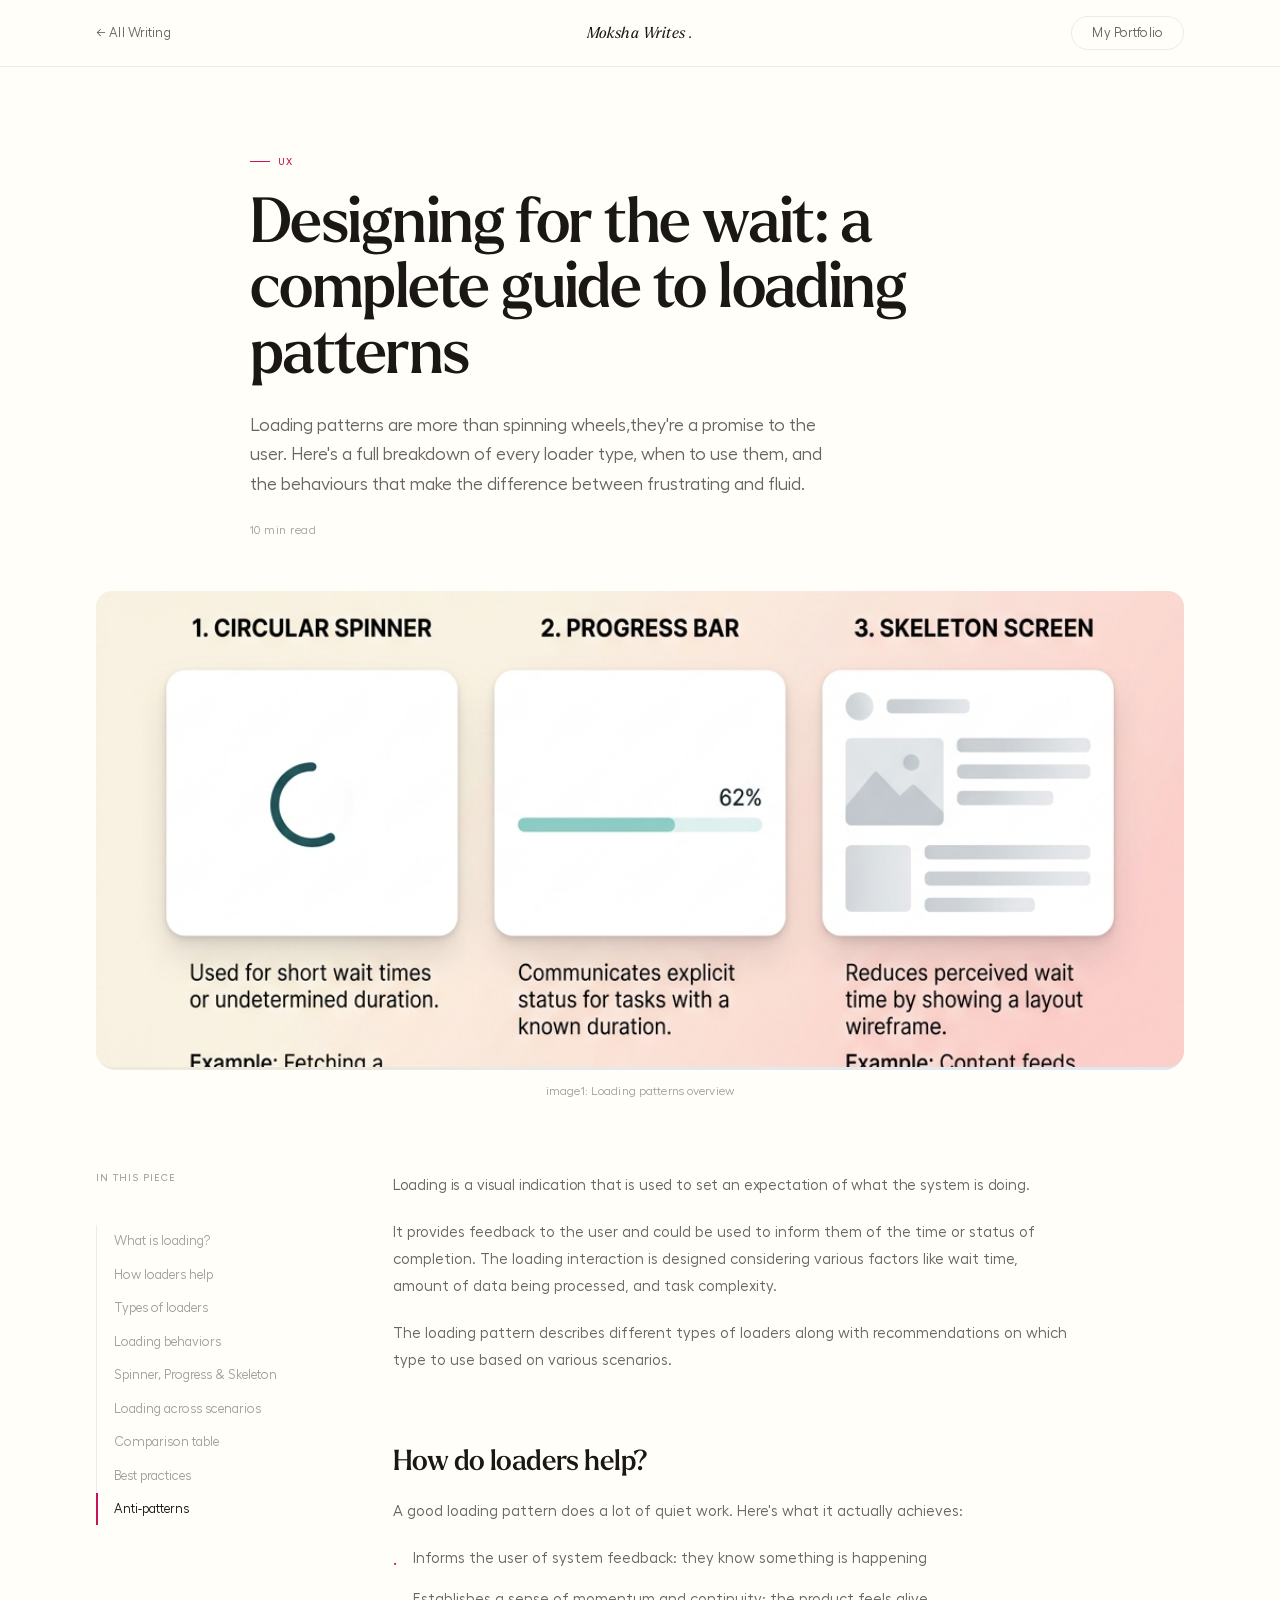
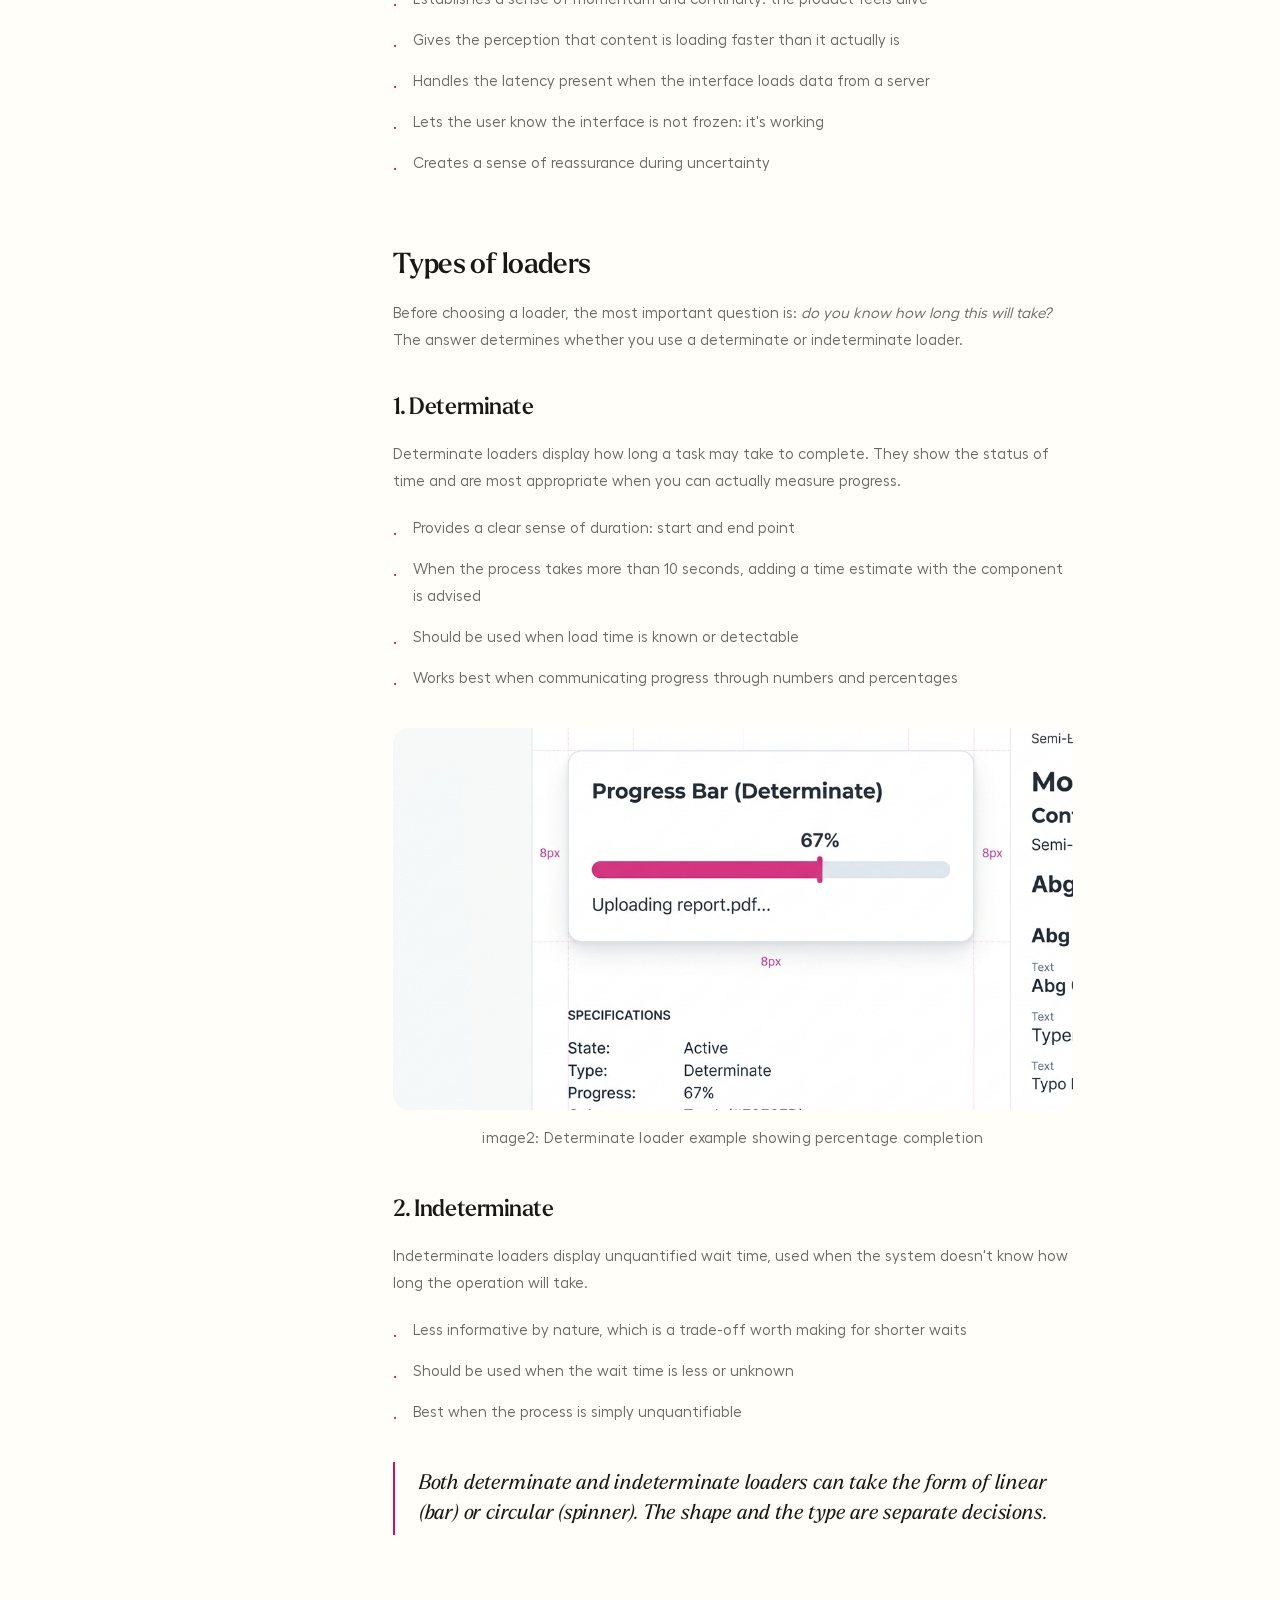
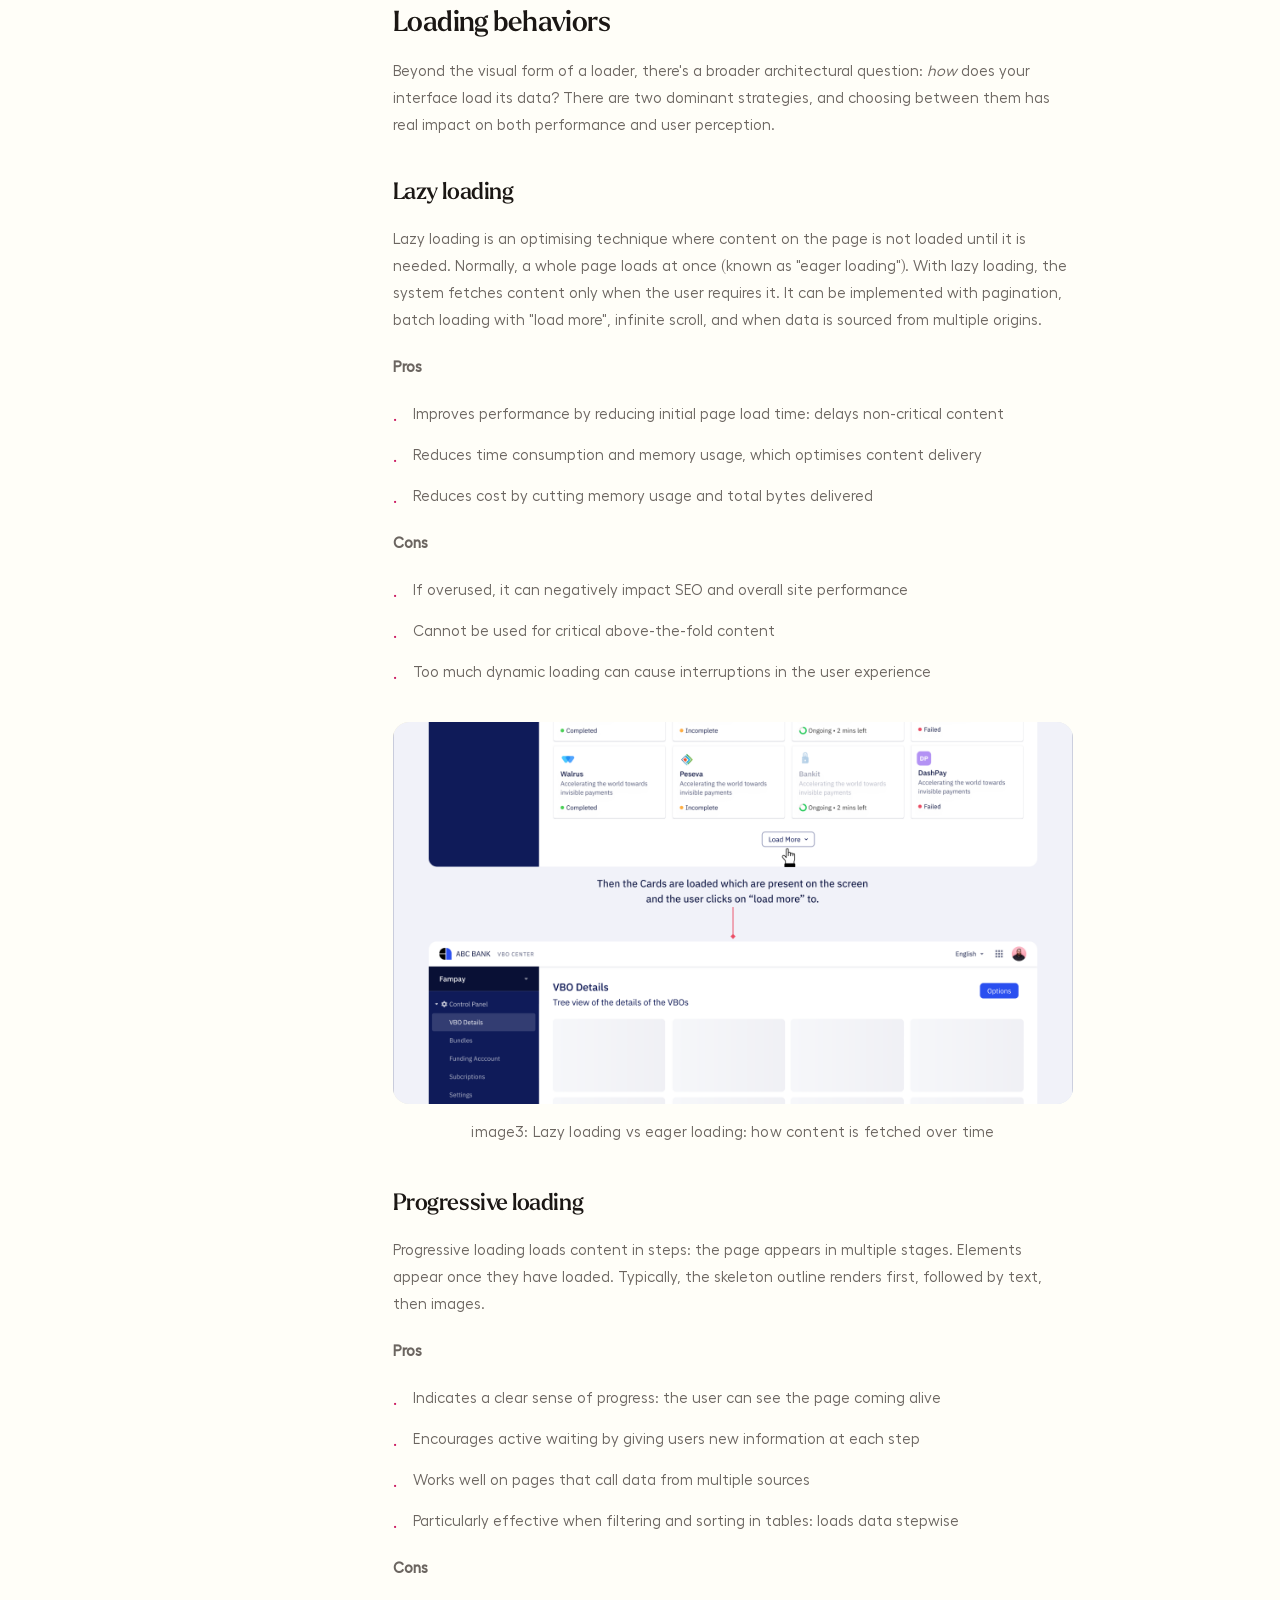
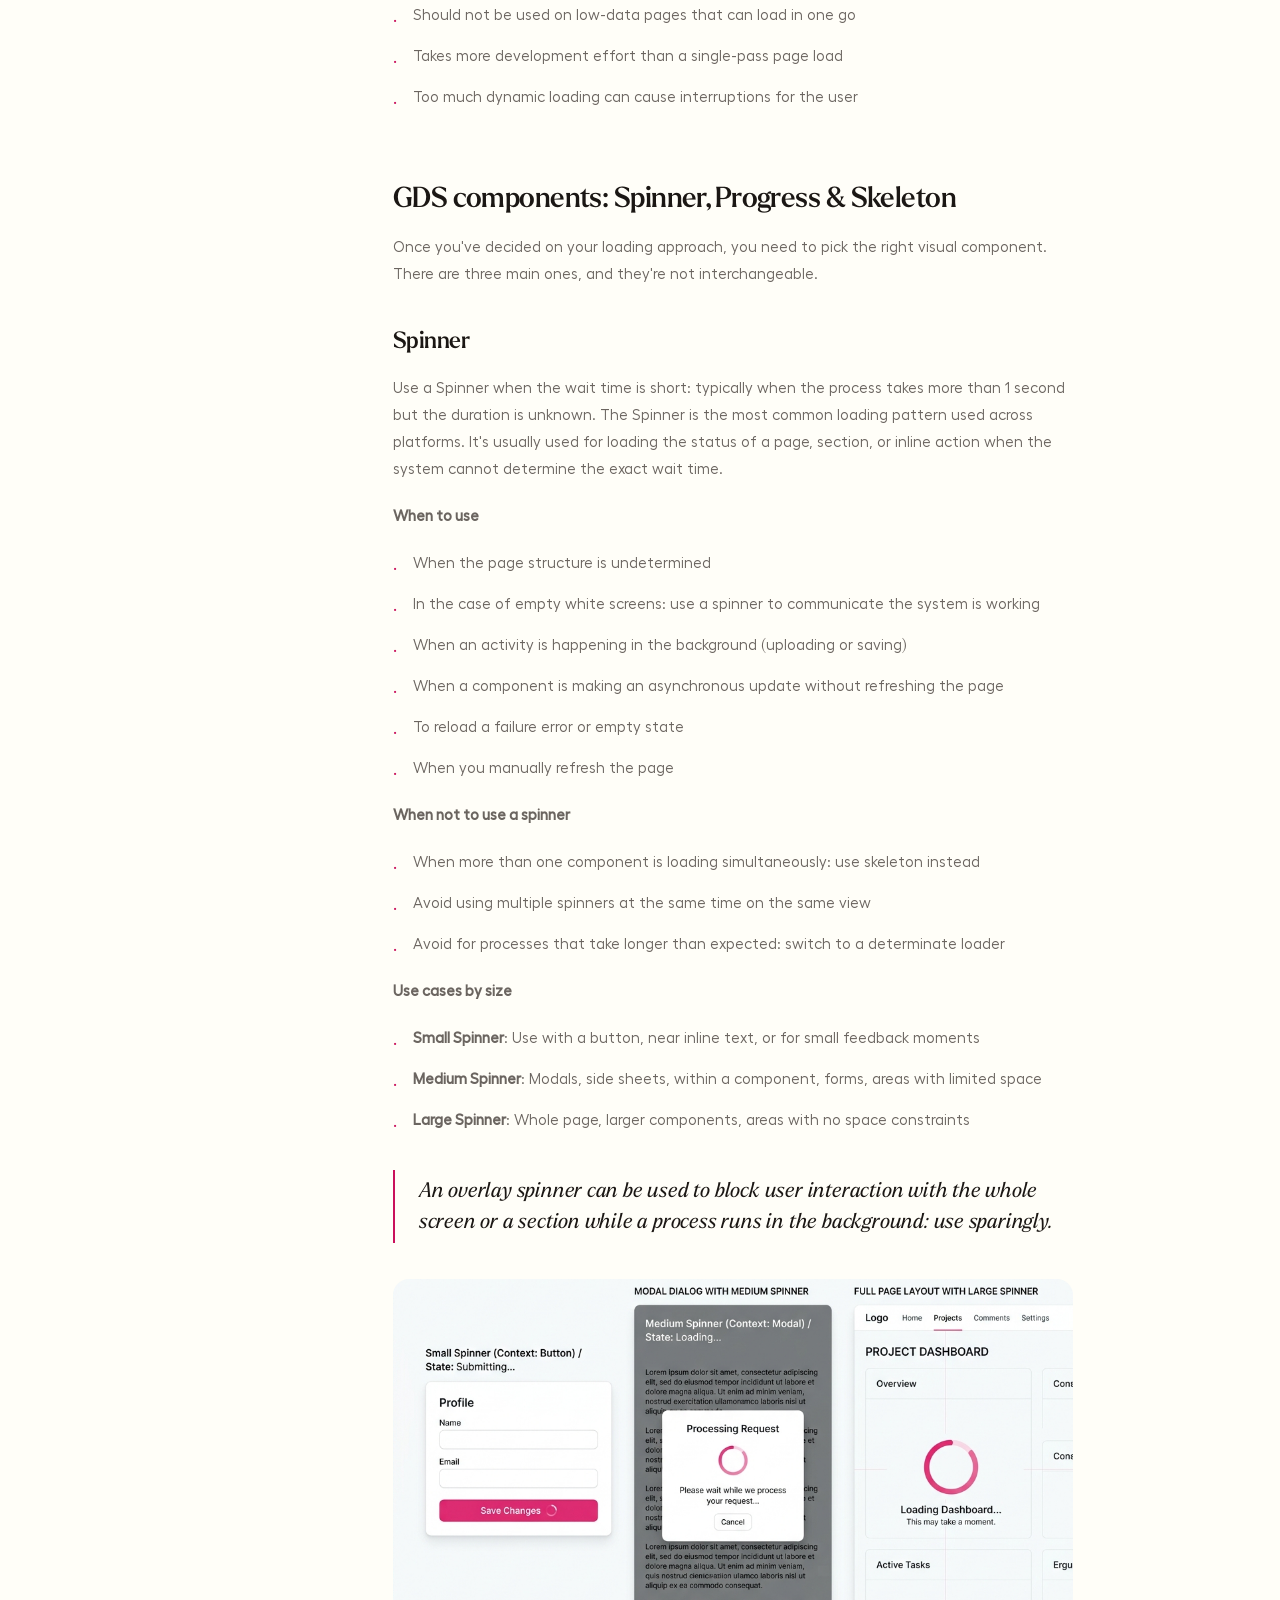
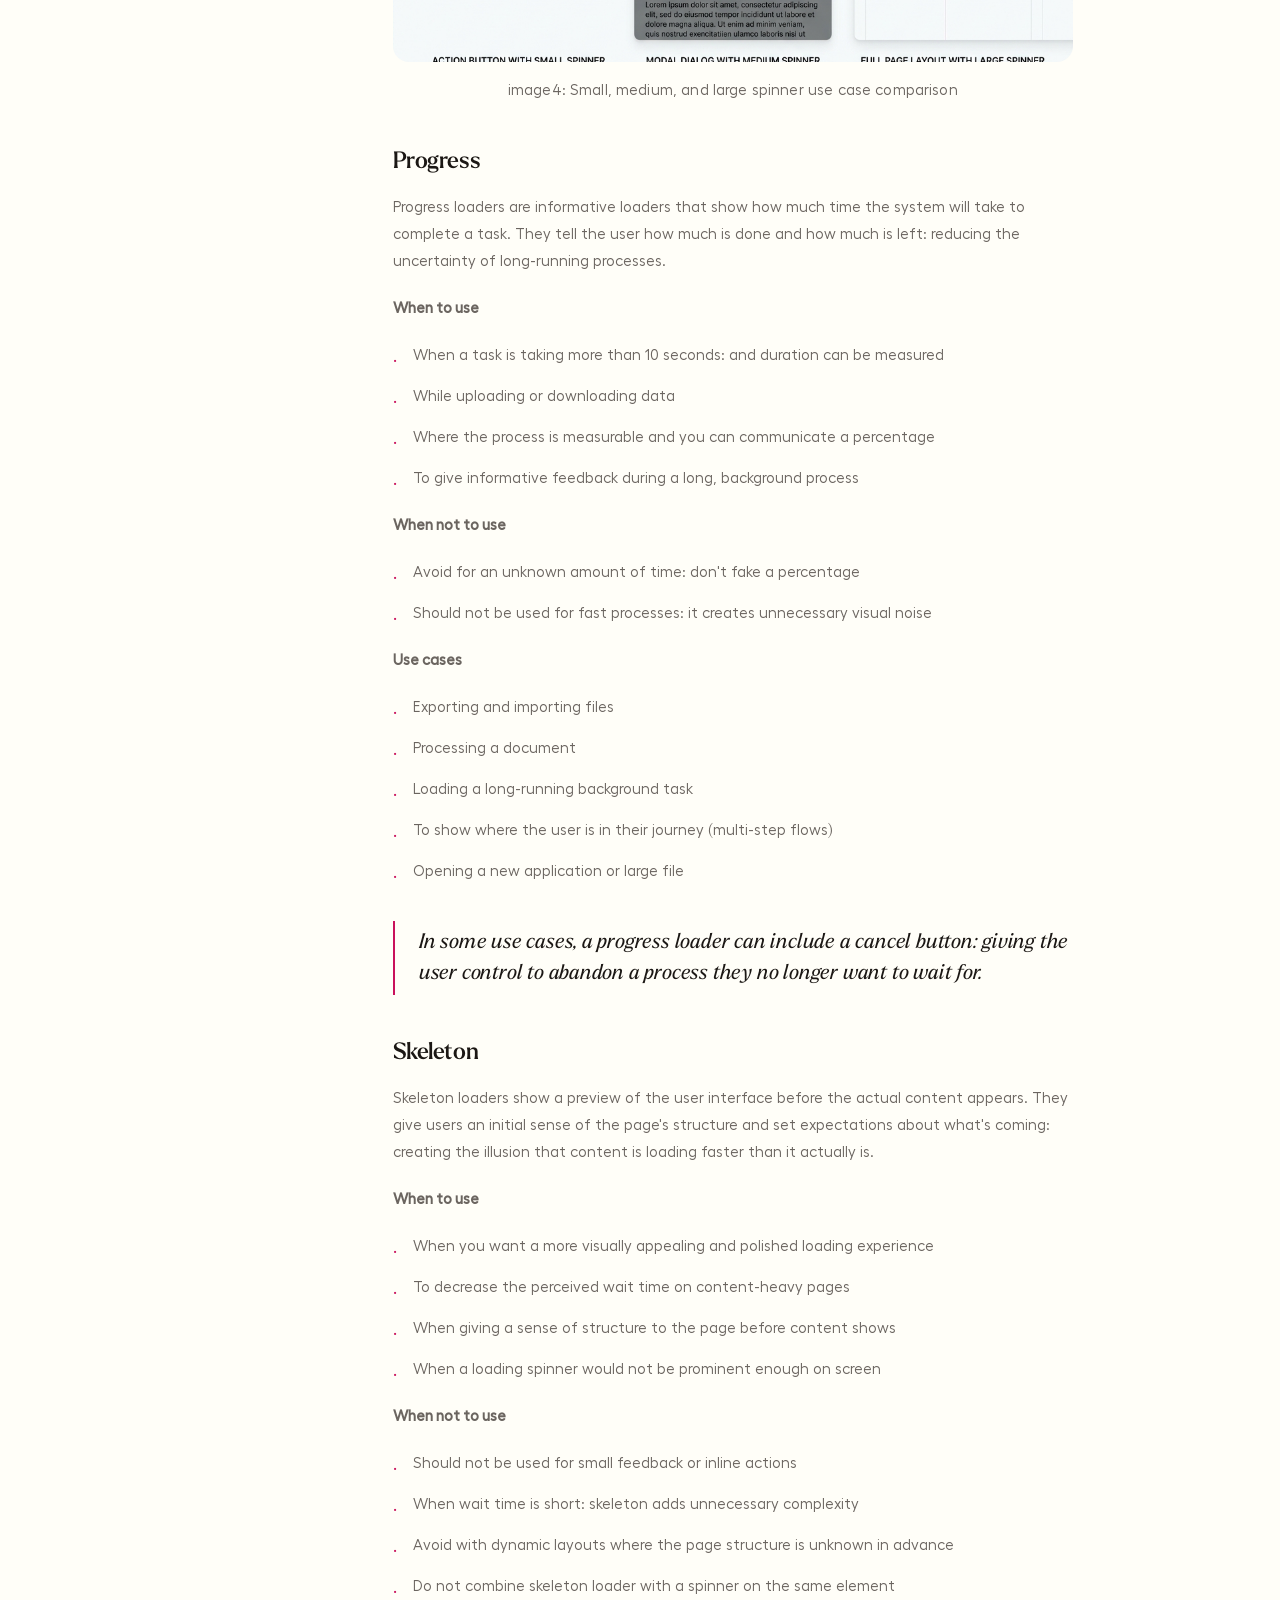
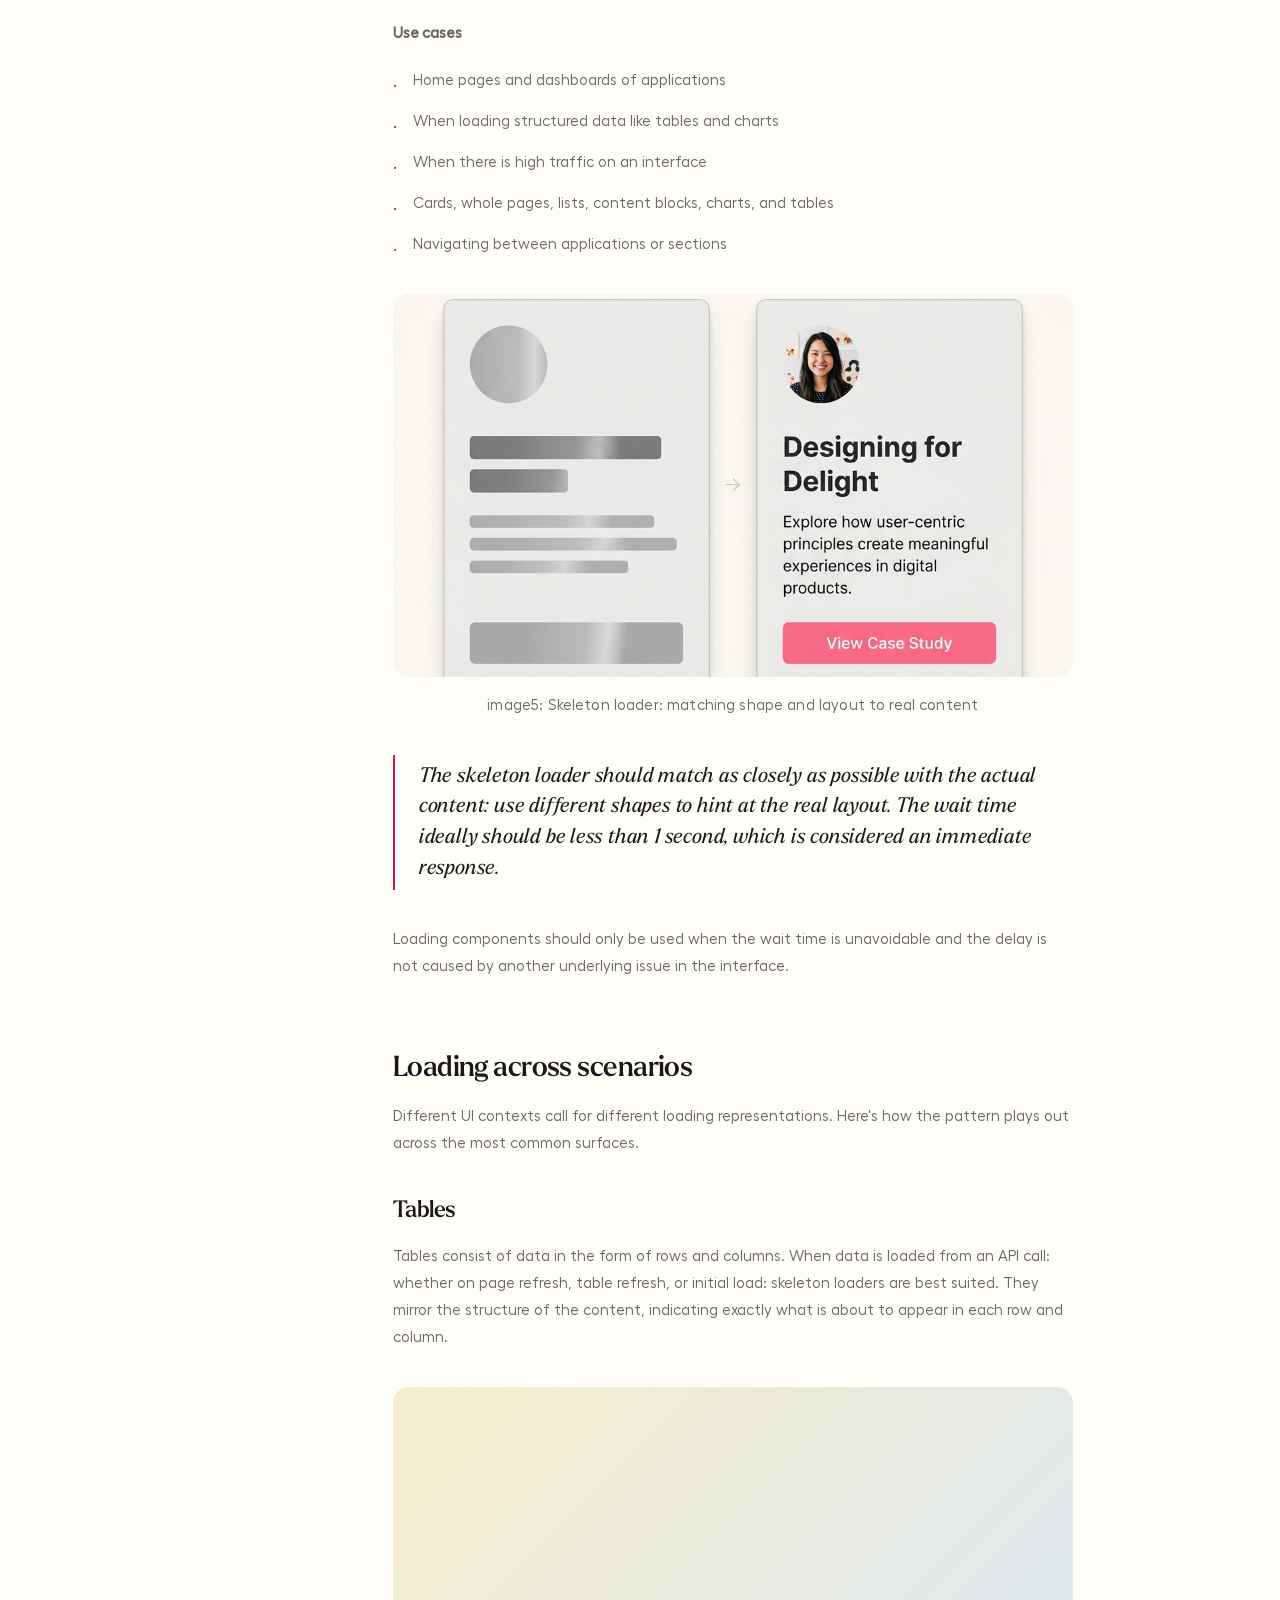
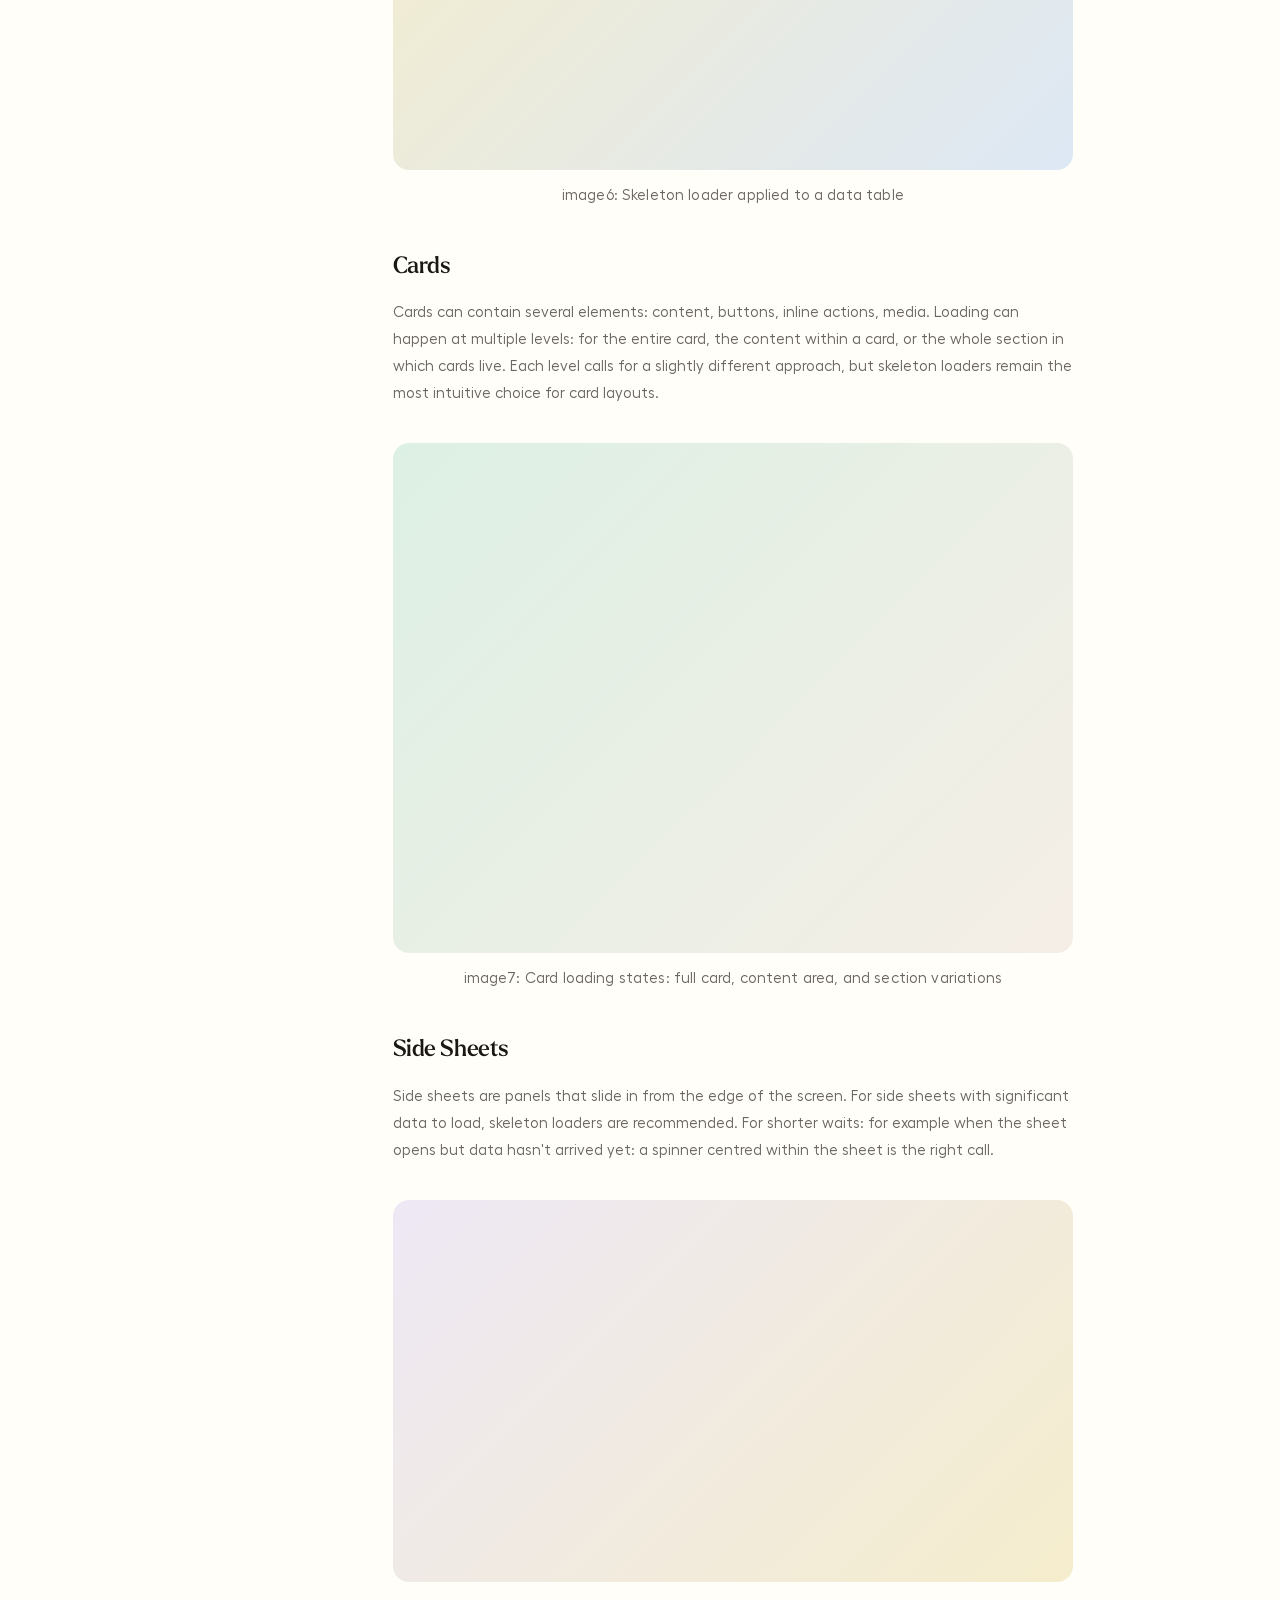
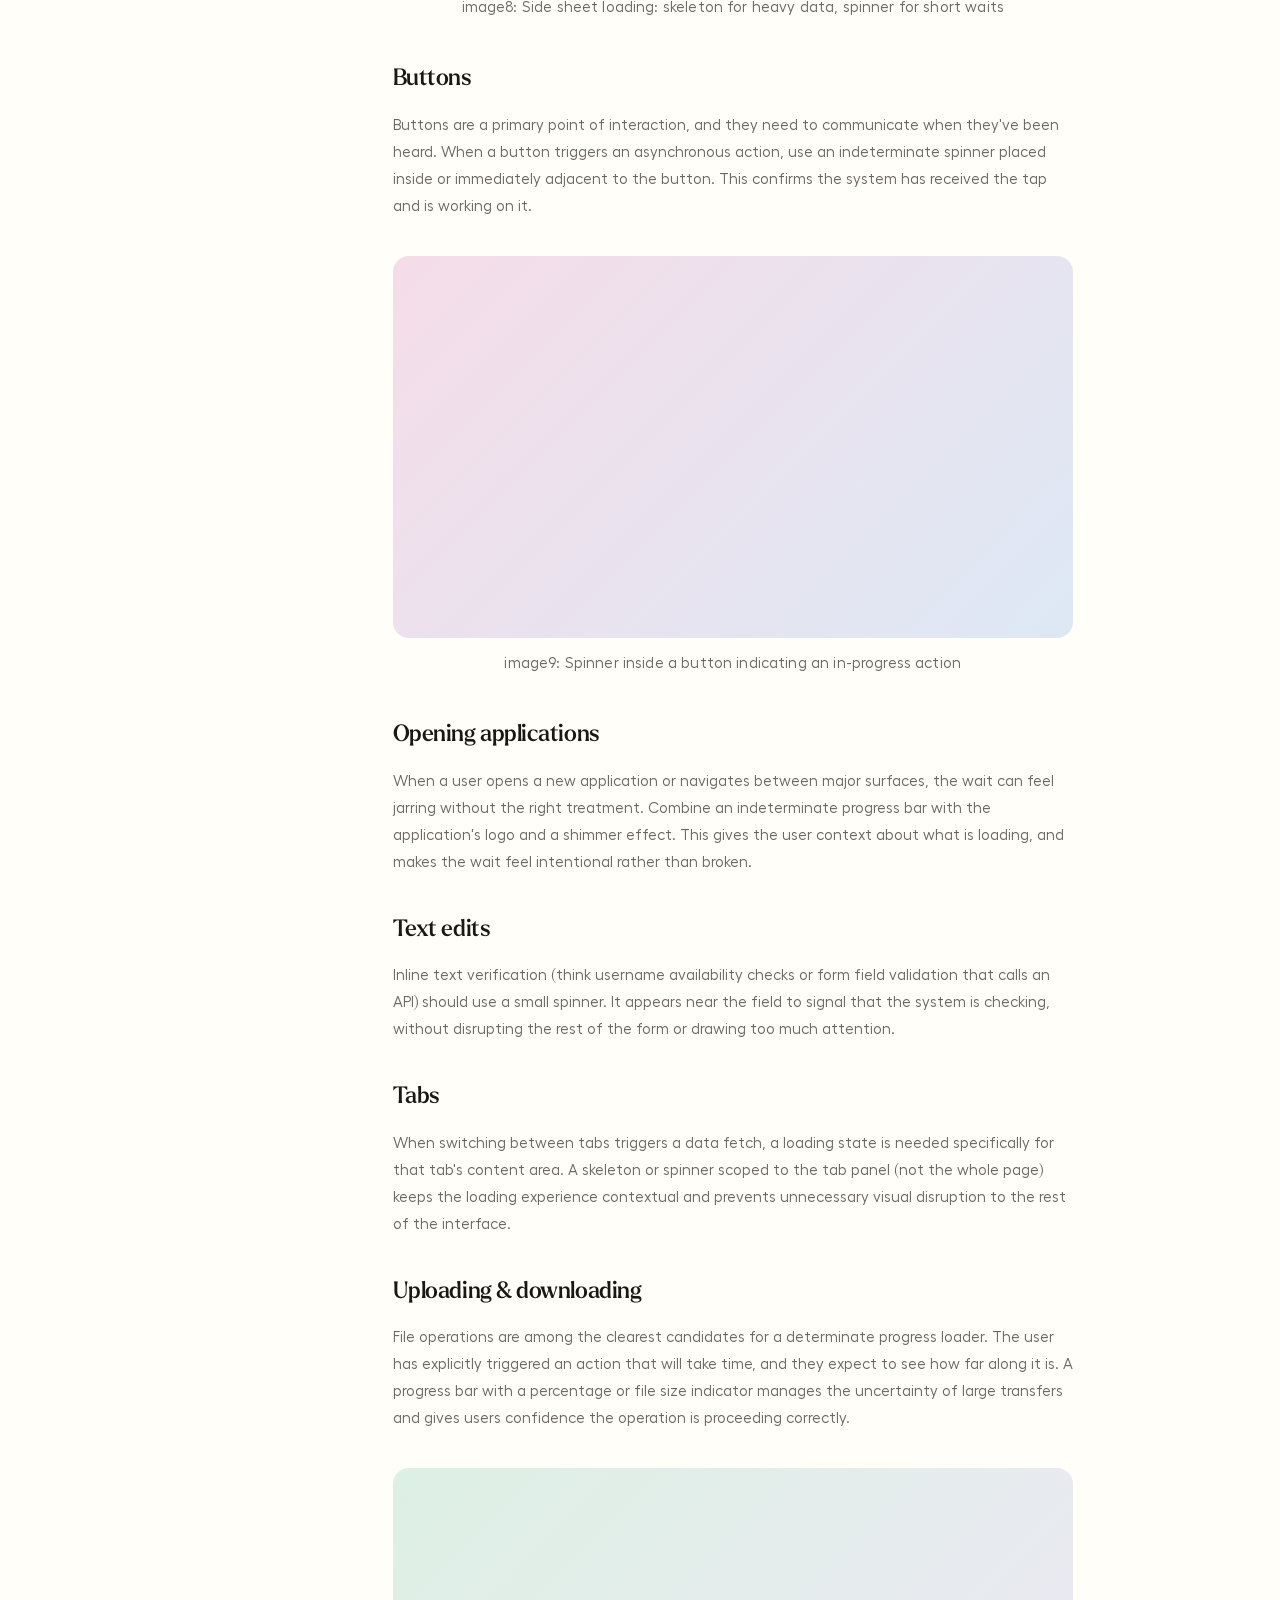
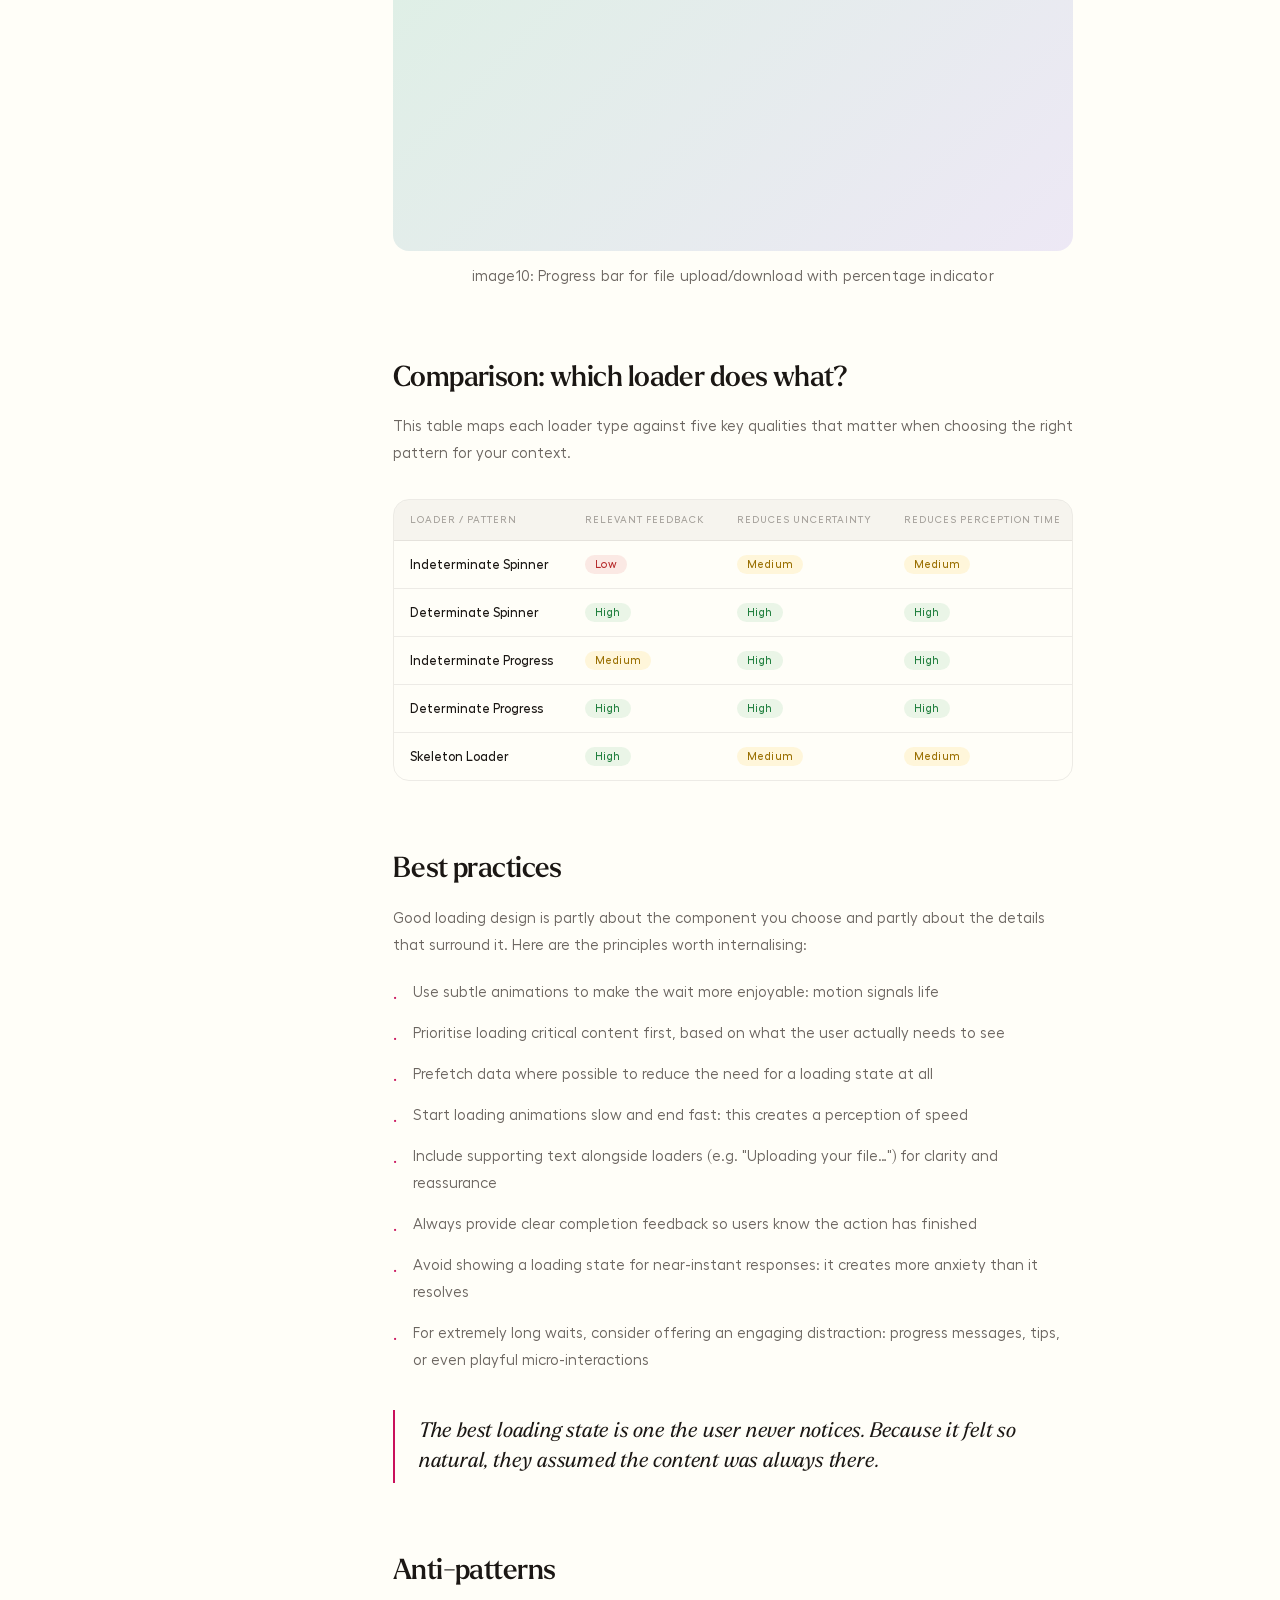
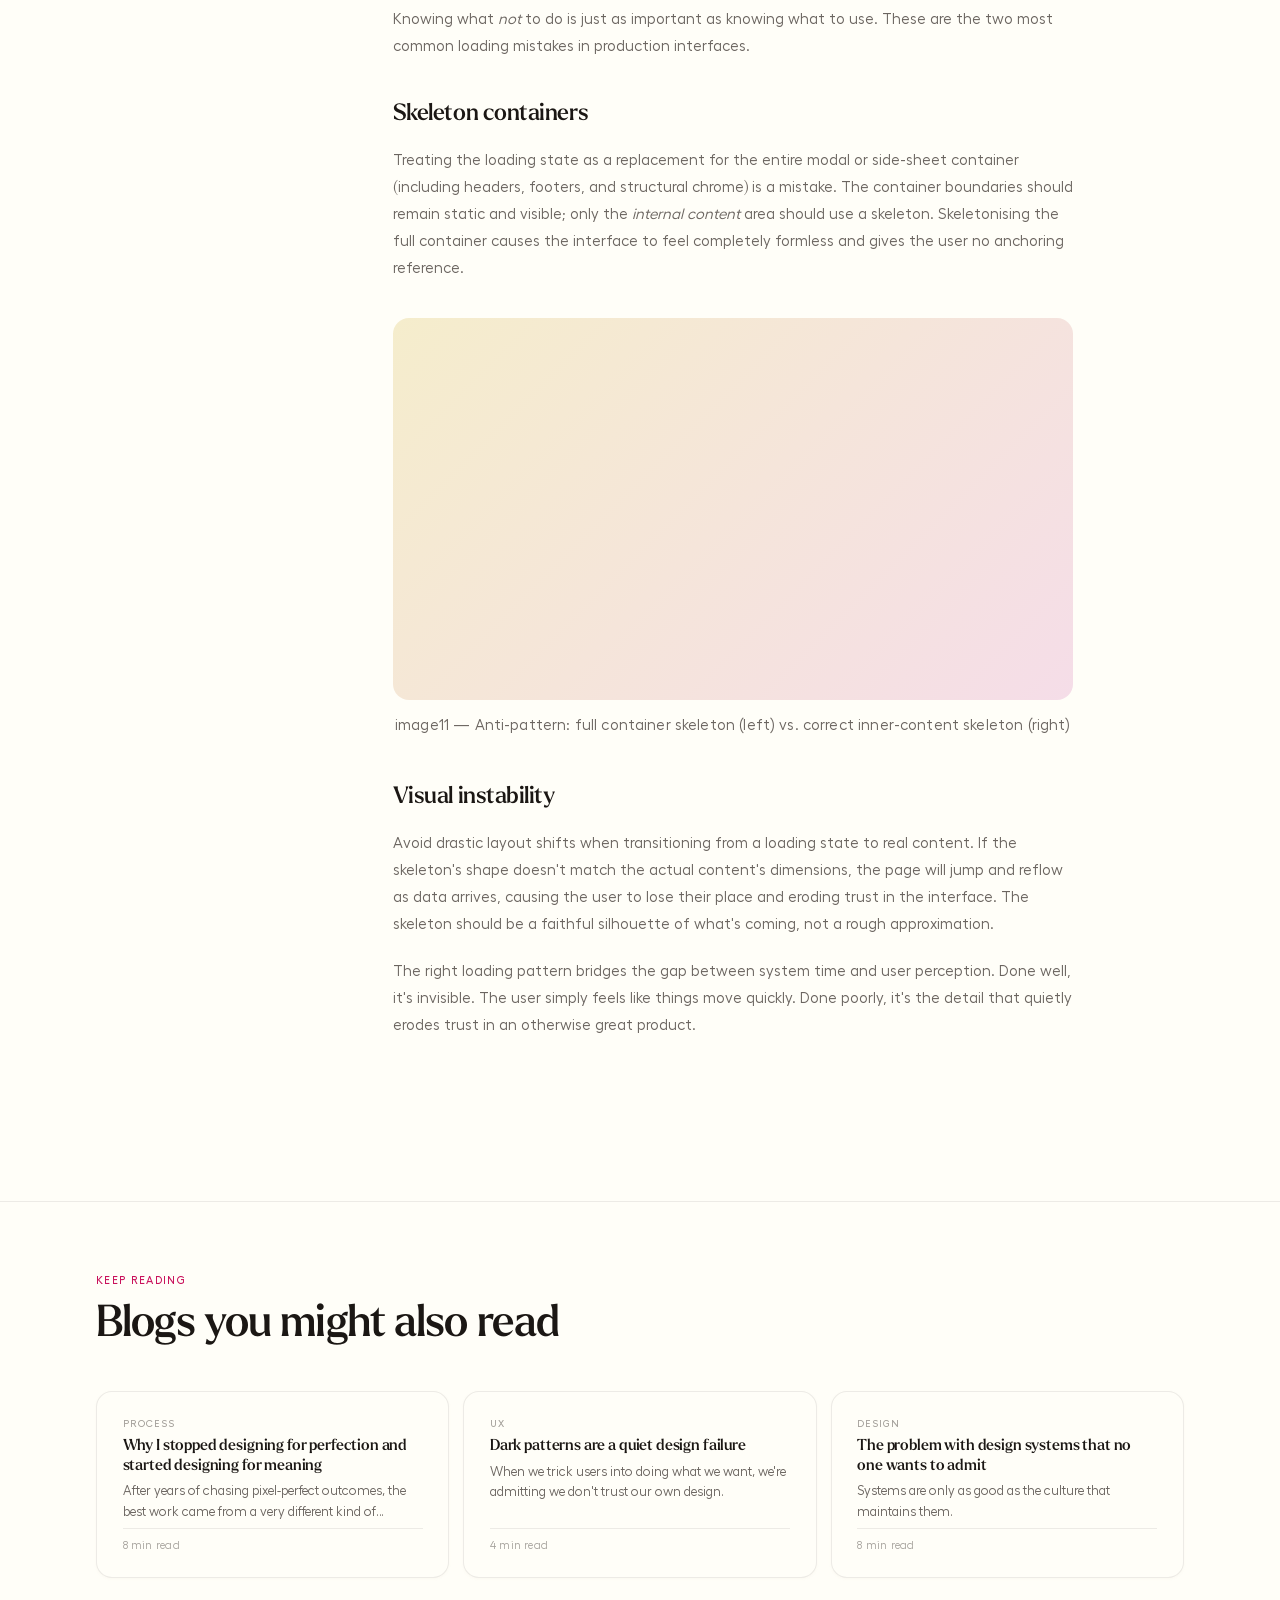
==== commit e58848a5: "Updated image3 in blog with Image3.png" ====
--- a/loading-patterns.html
+++ b/loading-patterns.html
@@ -163,7 +163,7 @@
 
         <!-- Image placeholder -->
         <div class="post-img-block" id="image3">
-          <img src="assets/lazy-loading.png" alt="Lazy loading vs eager loading" class="post-img post-img--wide" style="object-fit: cover;">
+          <img src="assets/Image3.png" alt="Lazy loading vs eager loading" class="post-img post-img--wide" style="object-fit: cover;">
           <p class="post-caption">image3: Lazy loading vs eager loading: how content is fetched over time</p>
         </div>
 
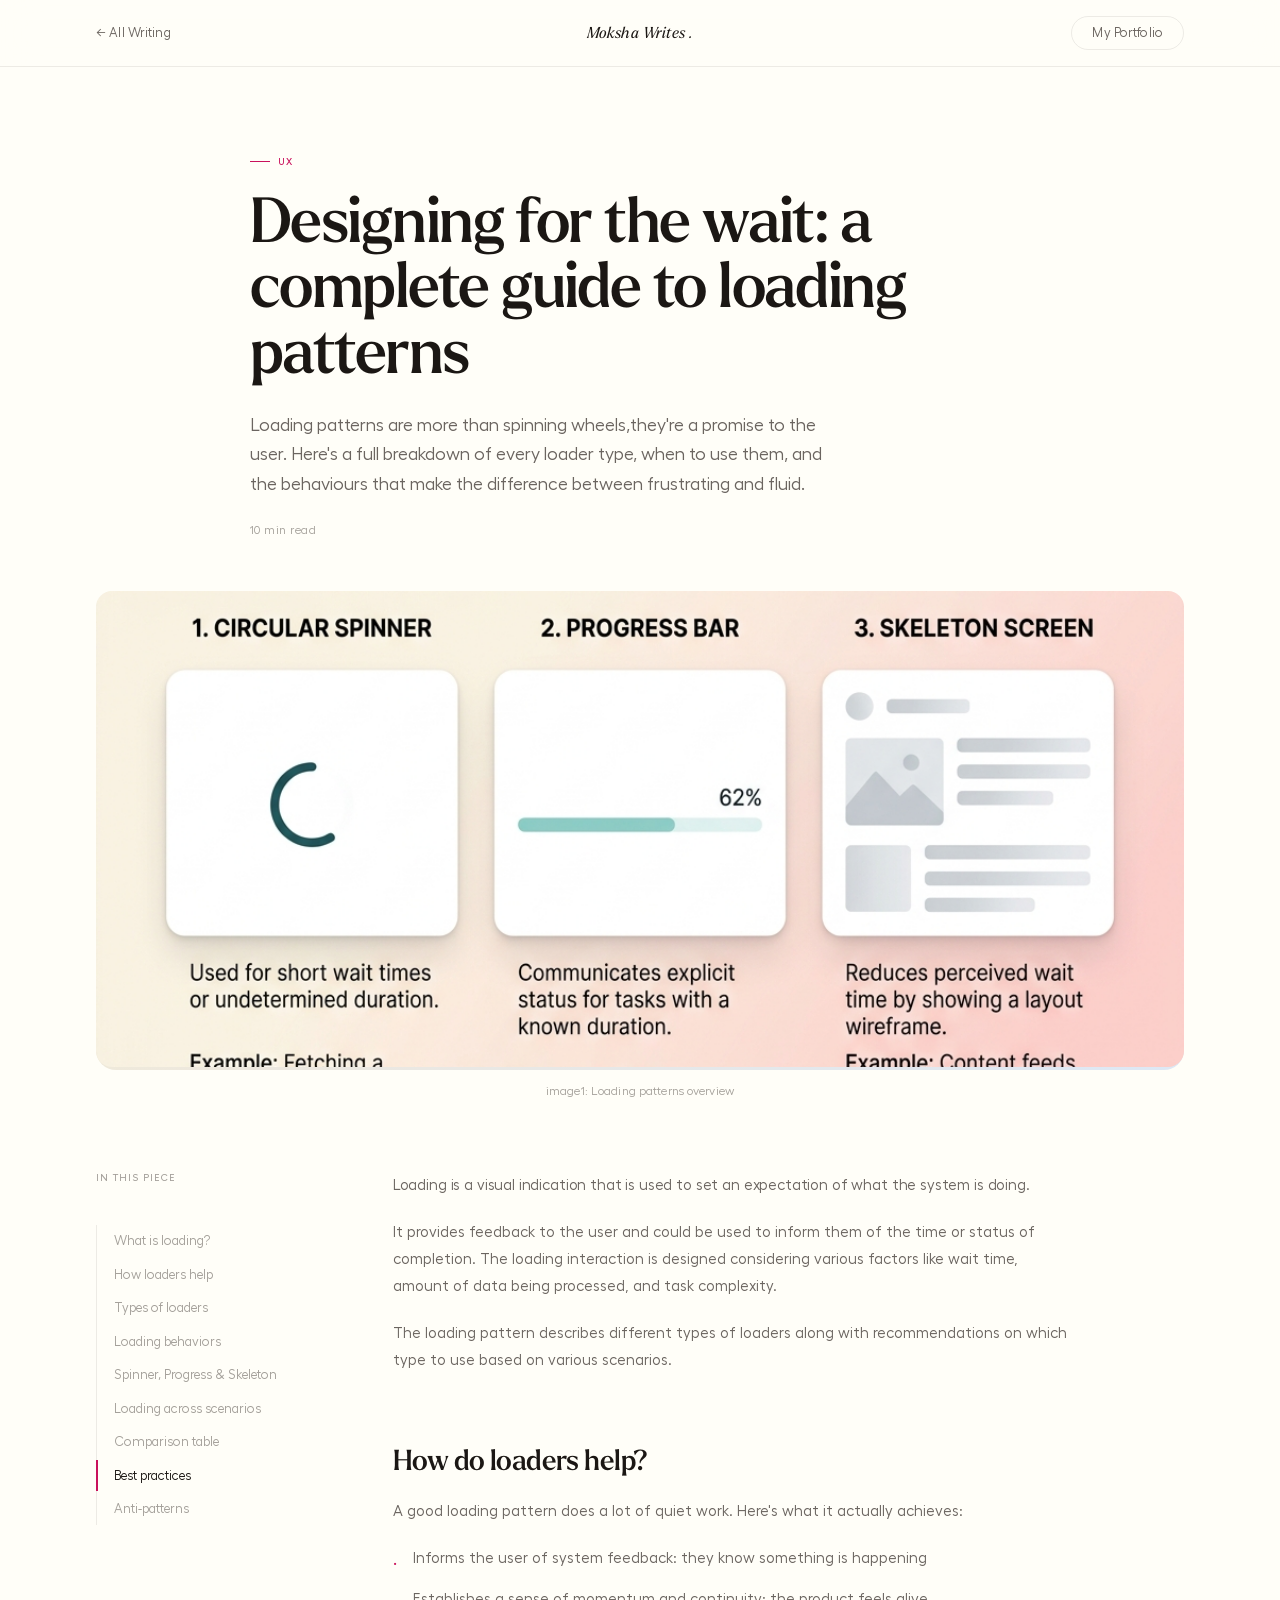
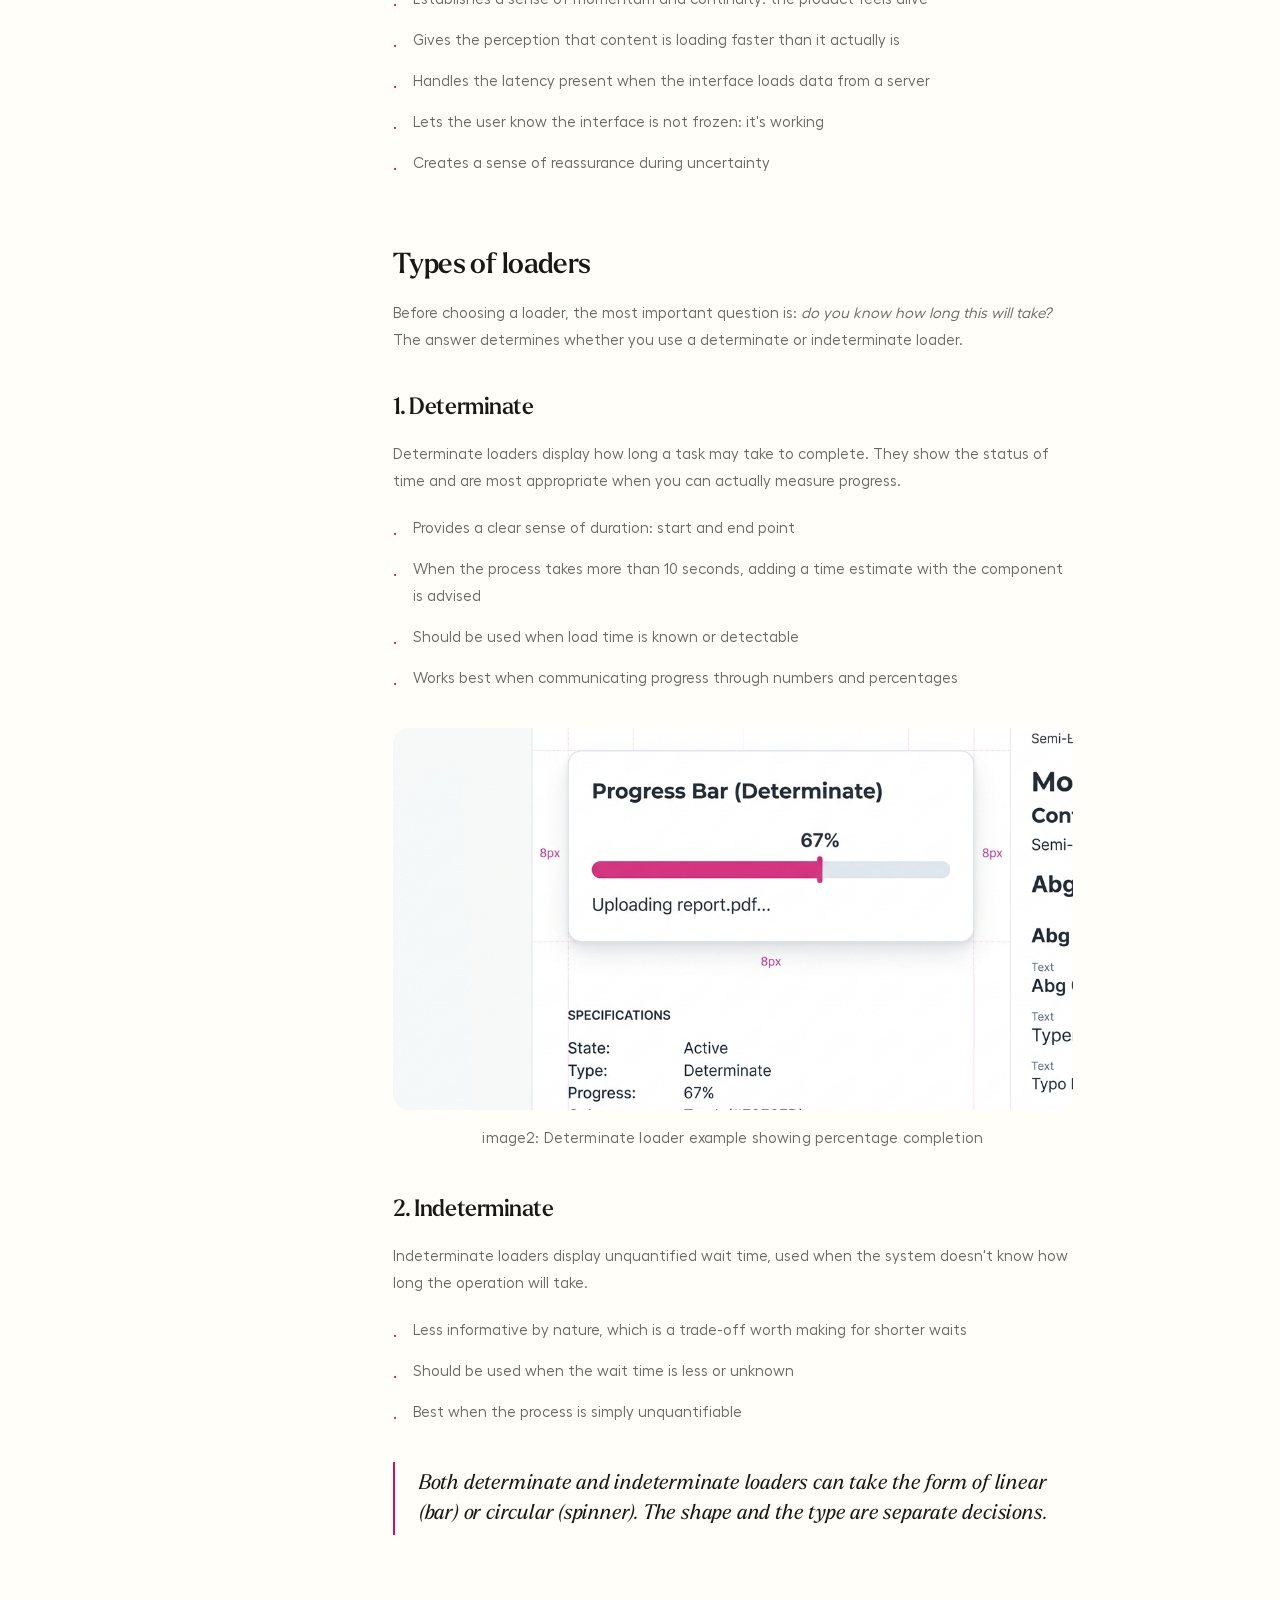
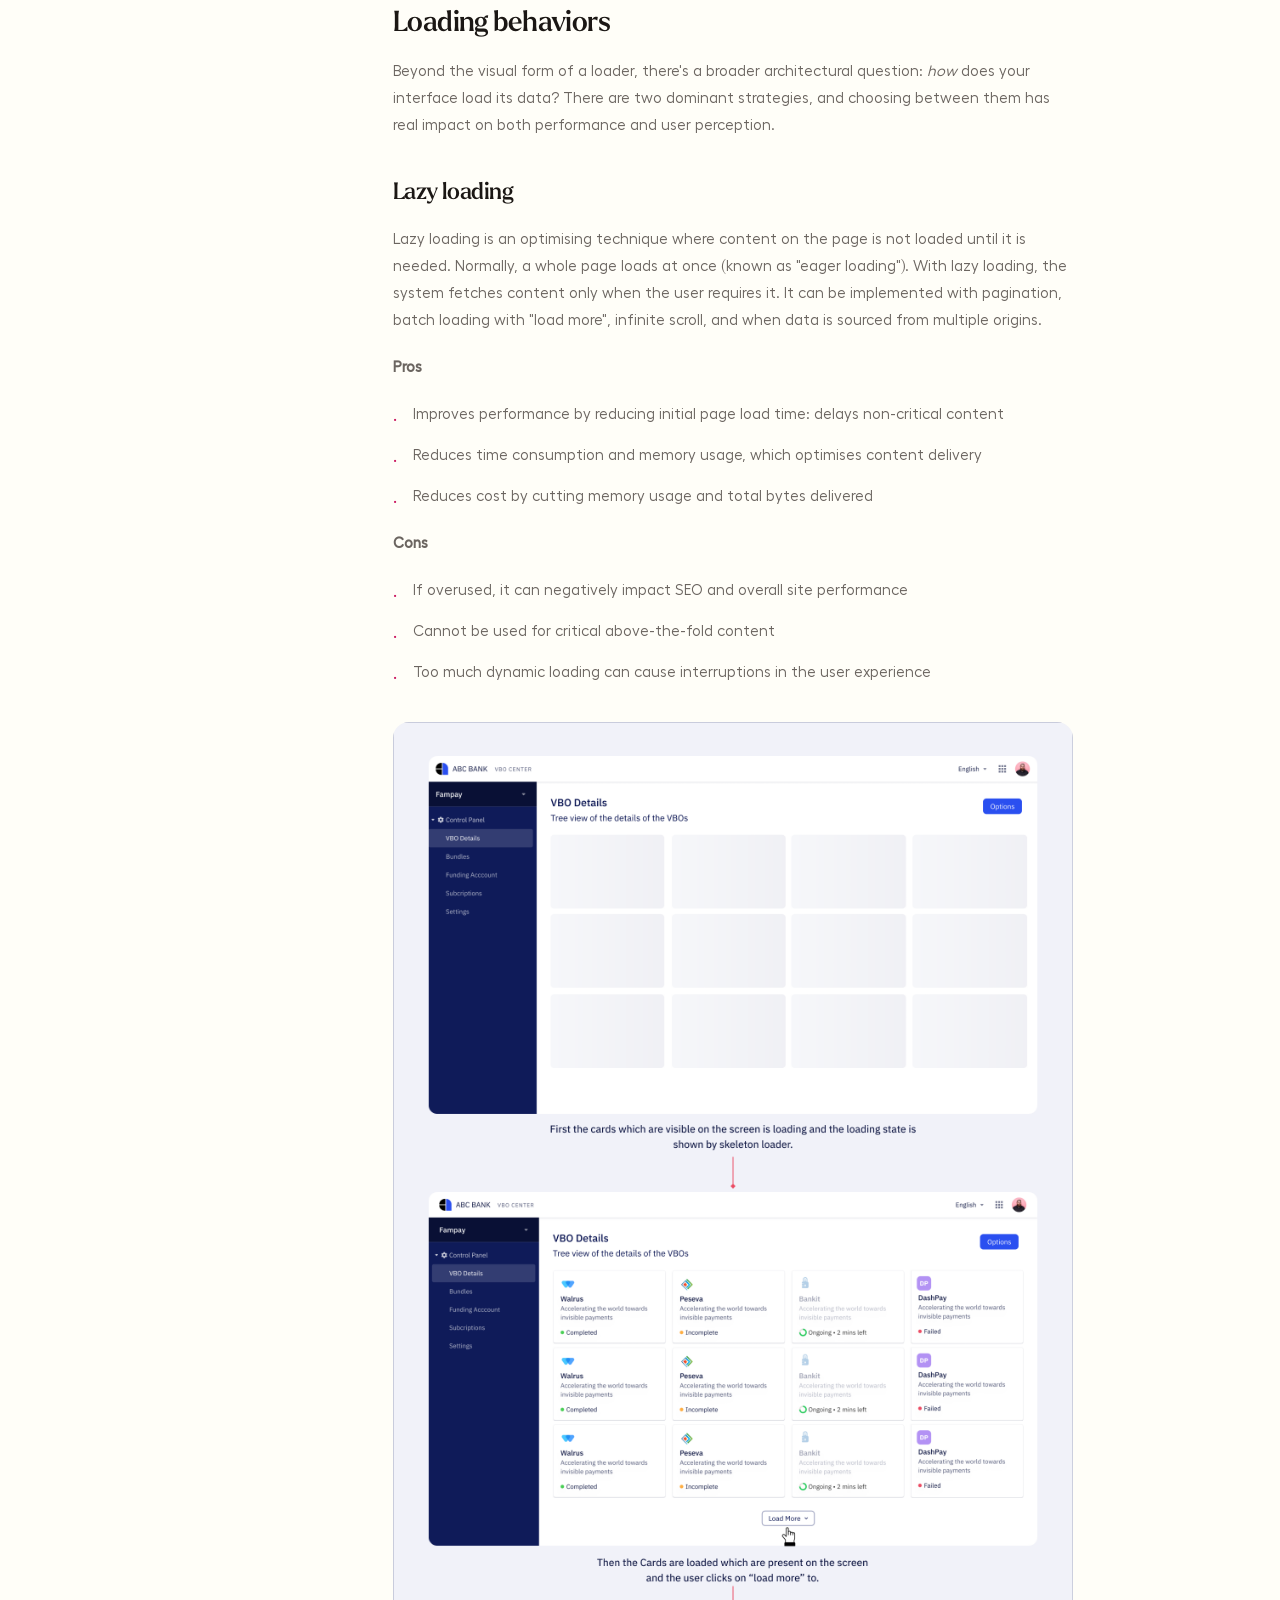
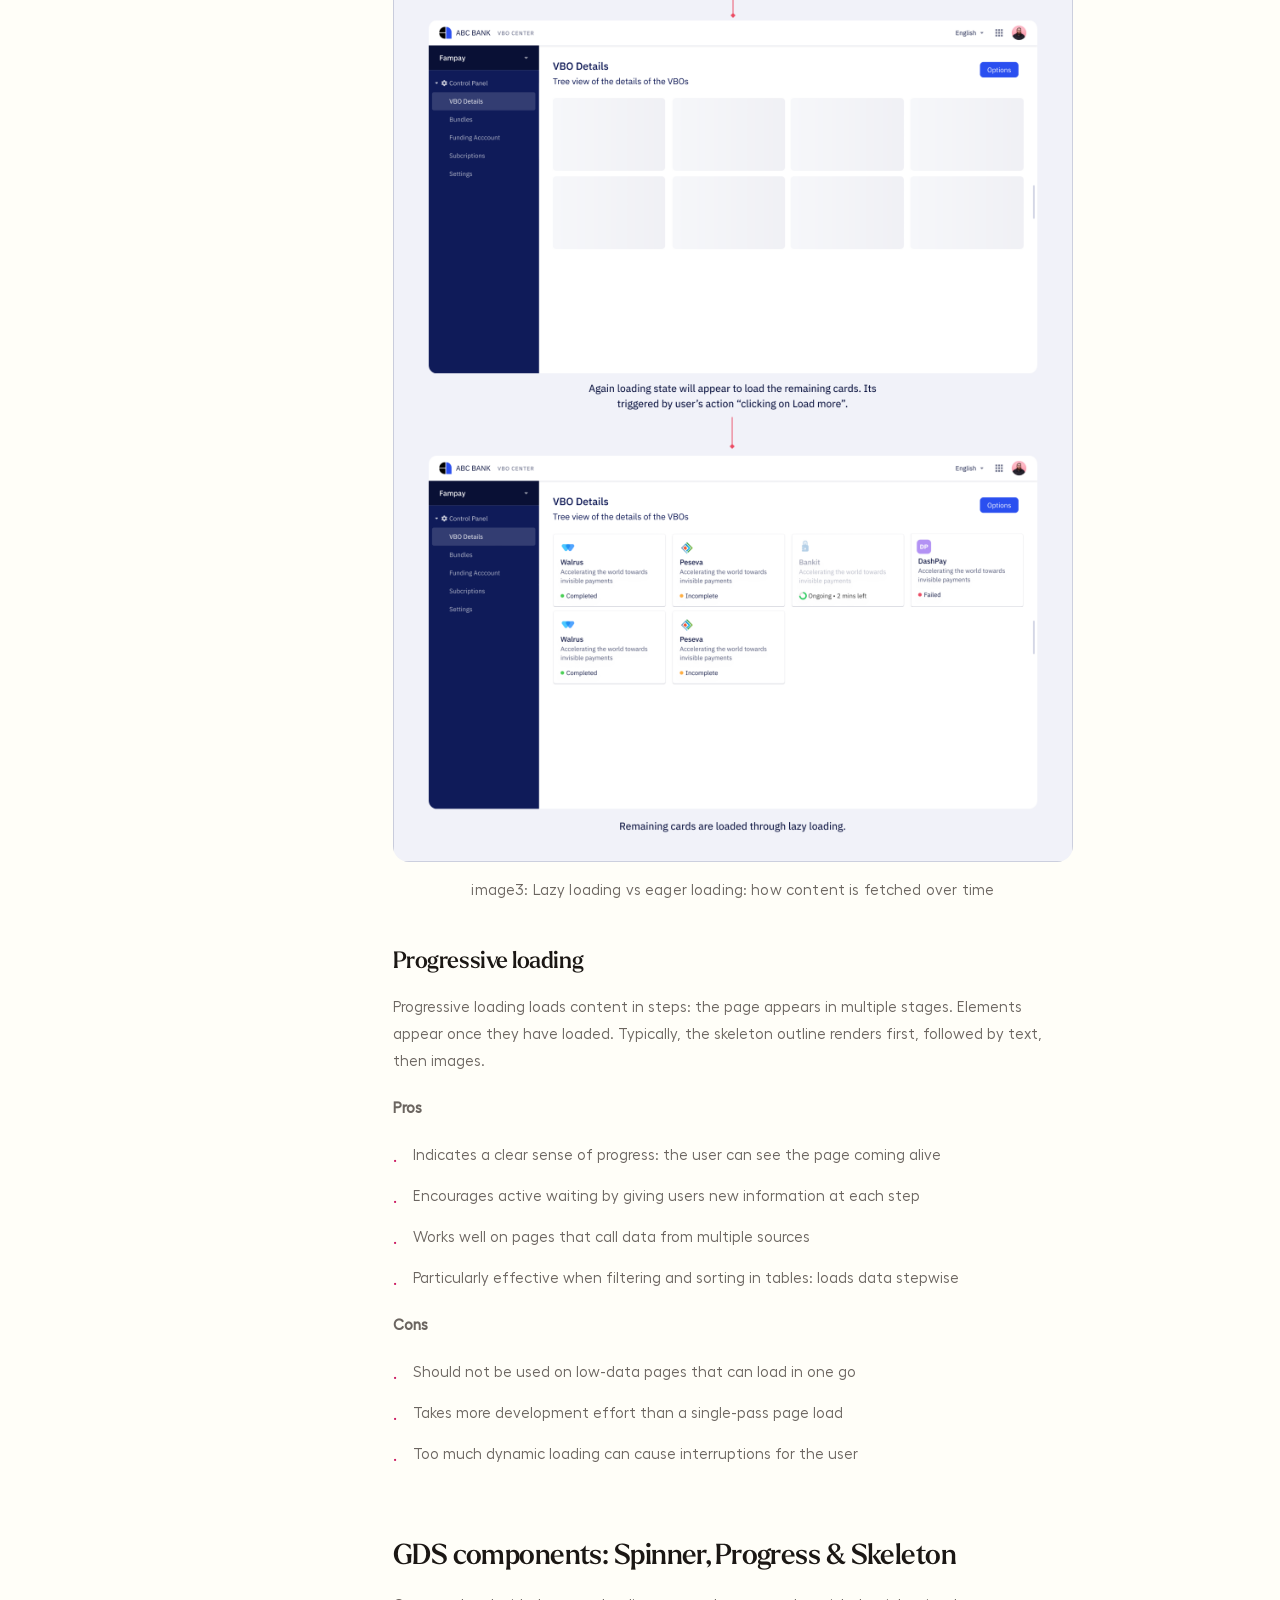
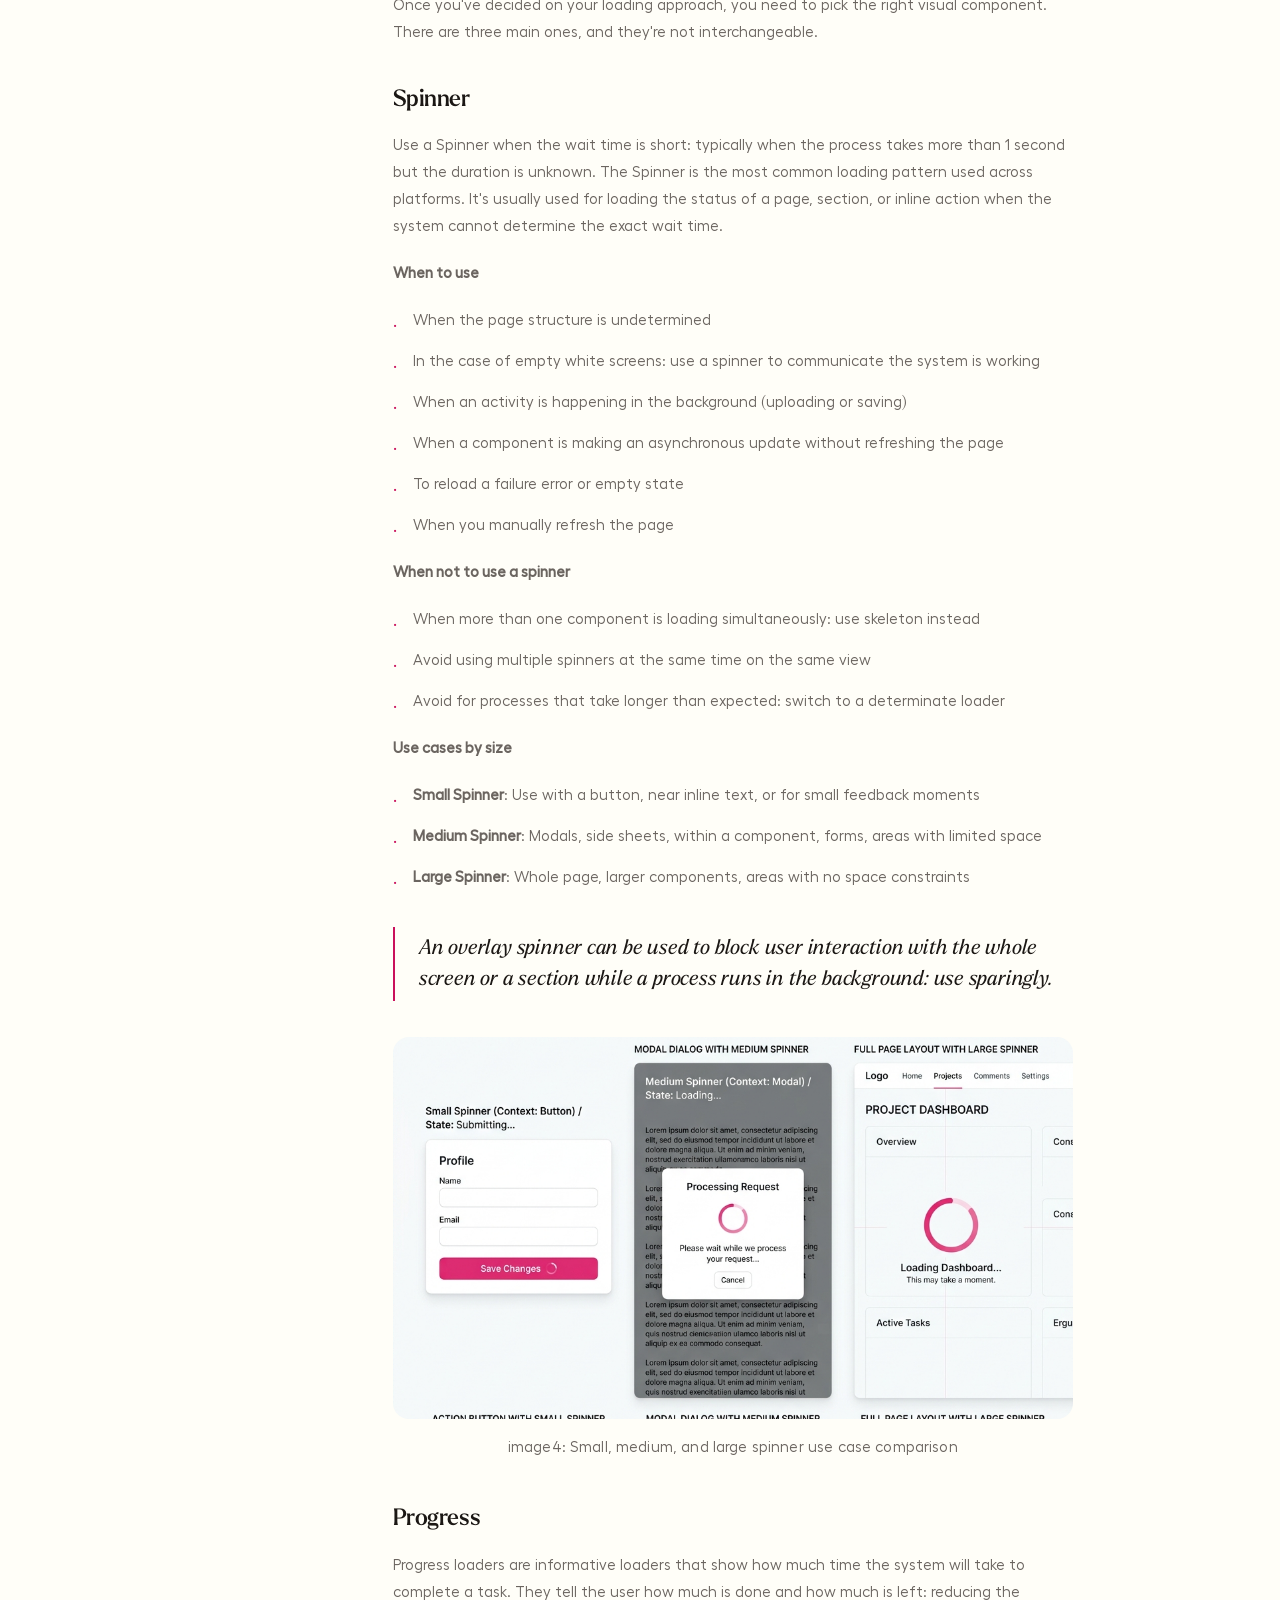
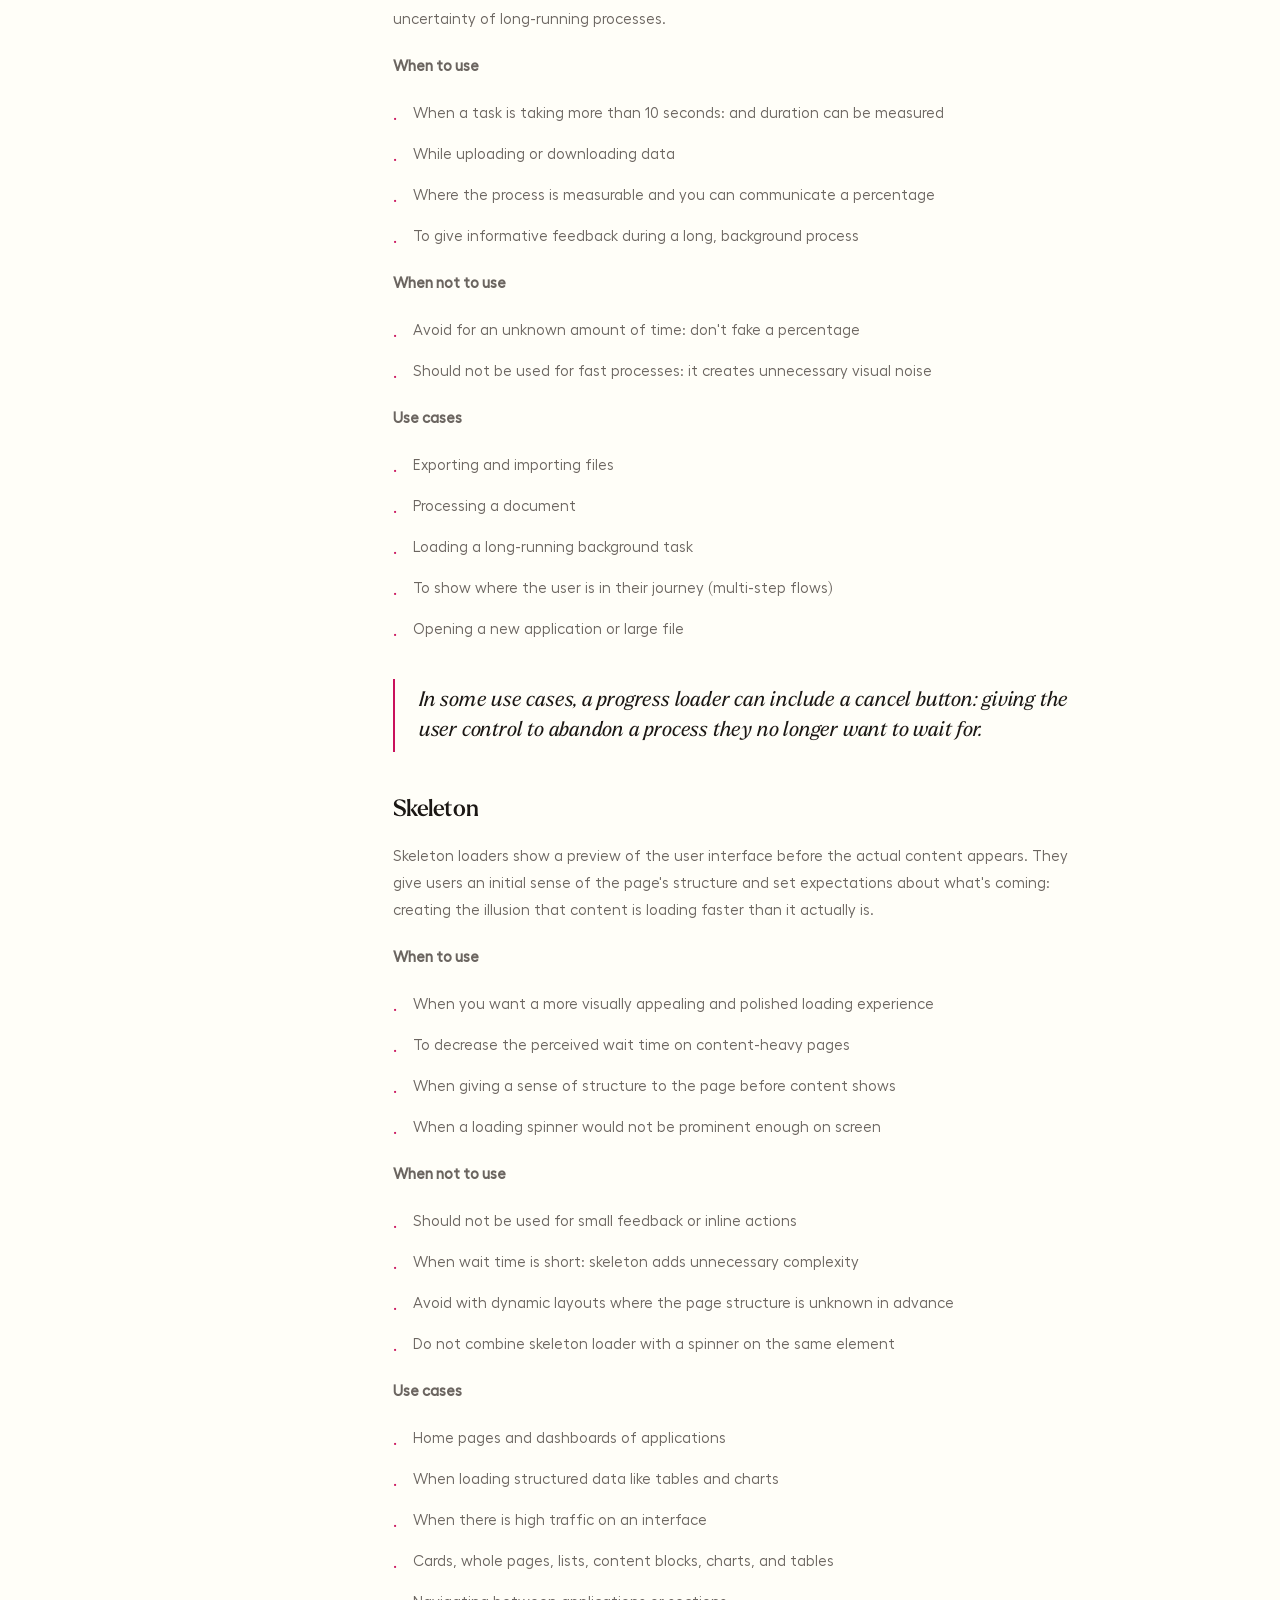
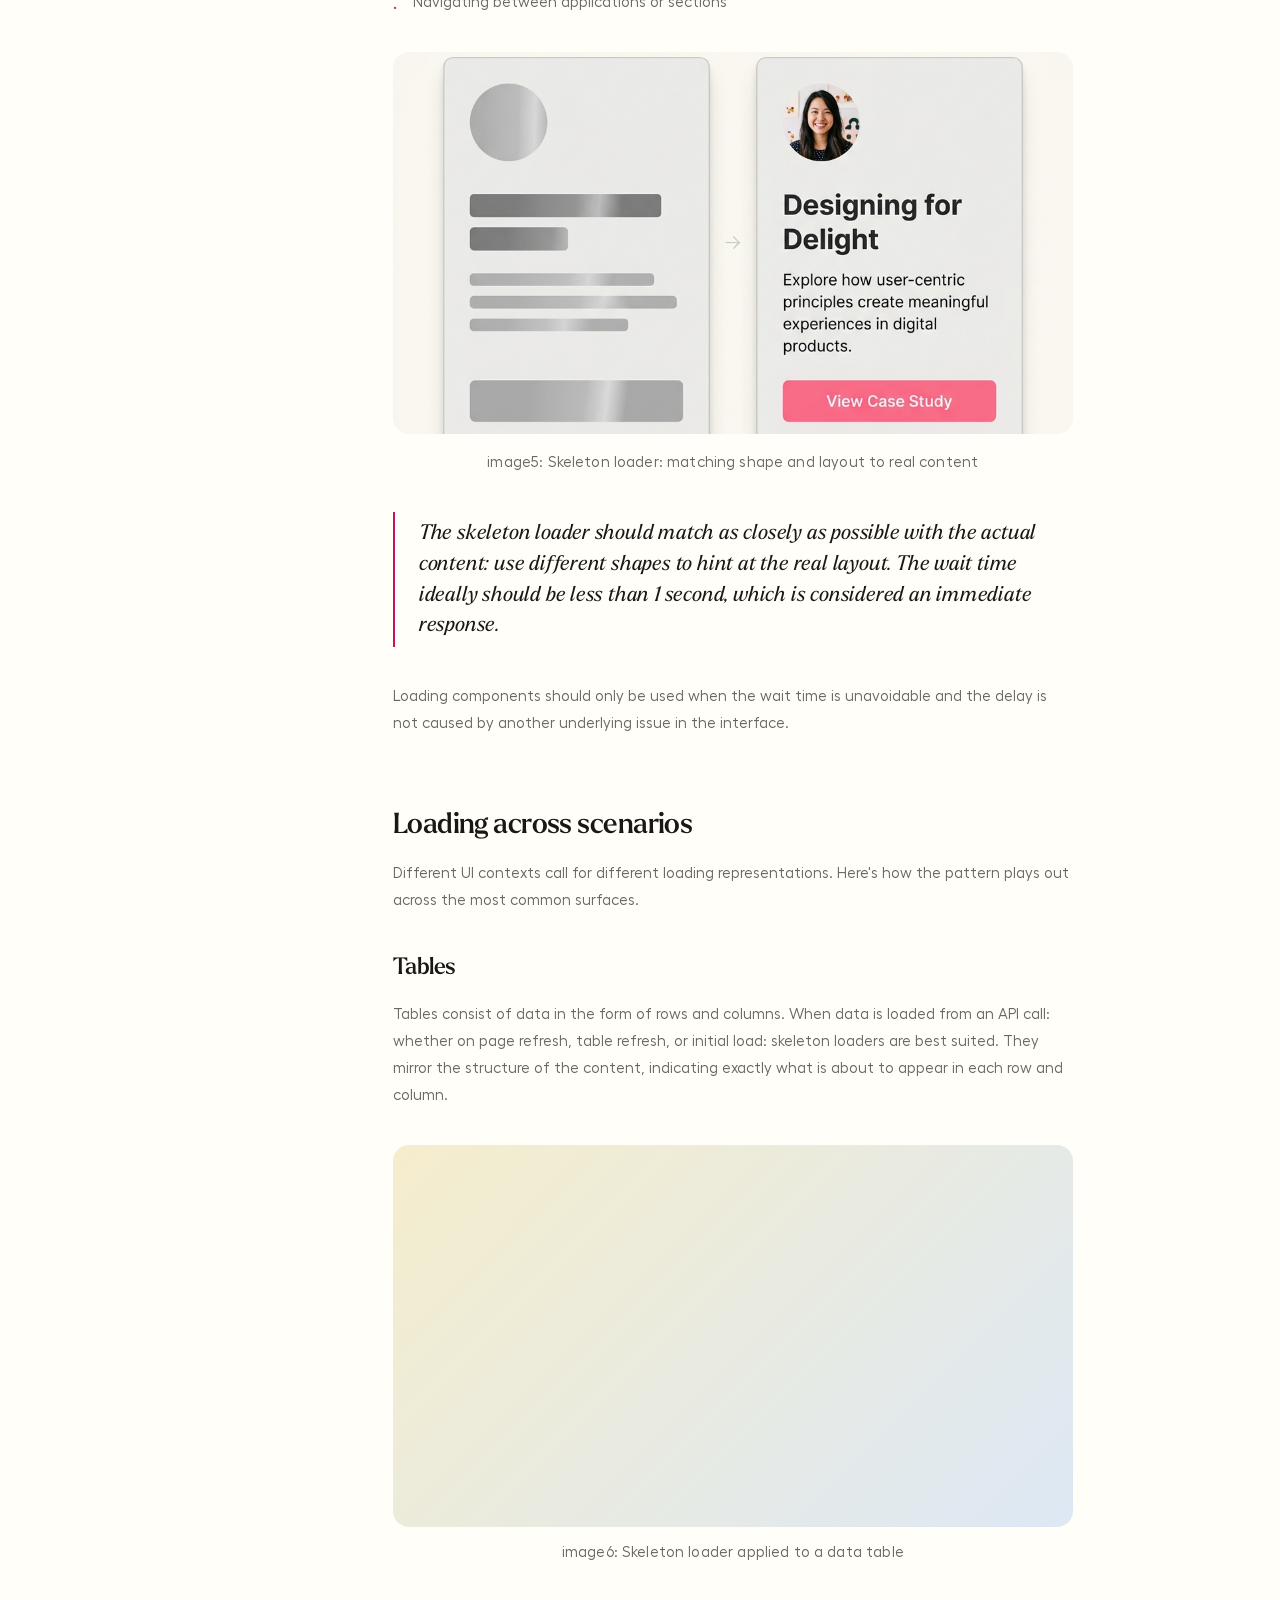
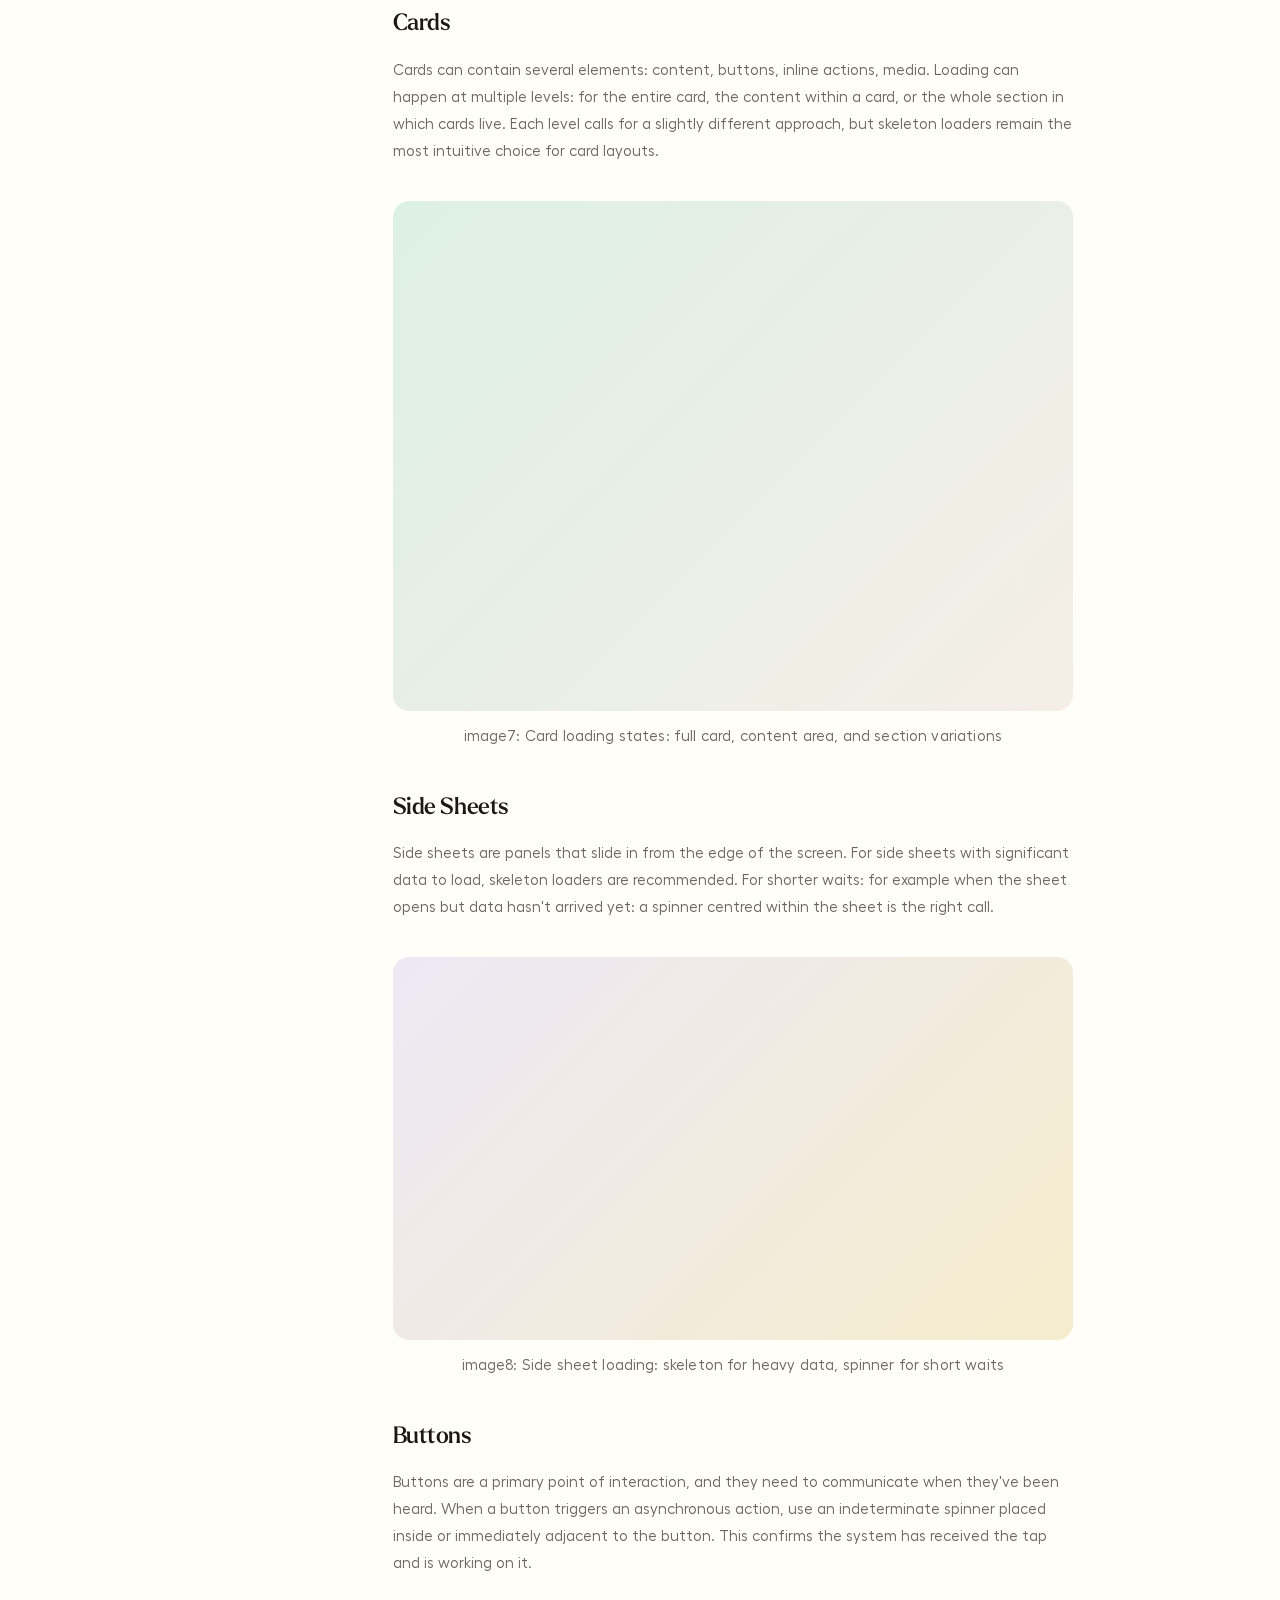
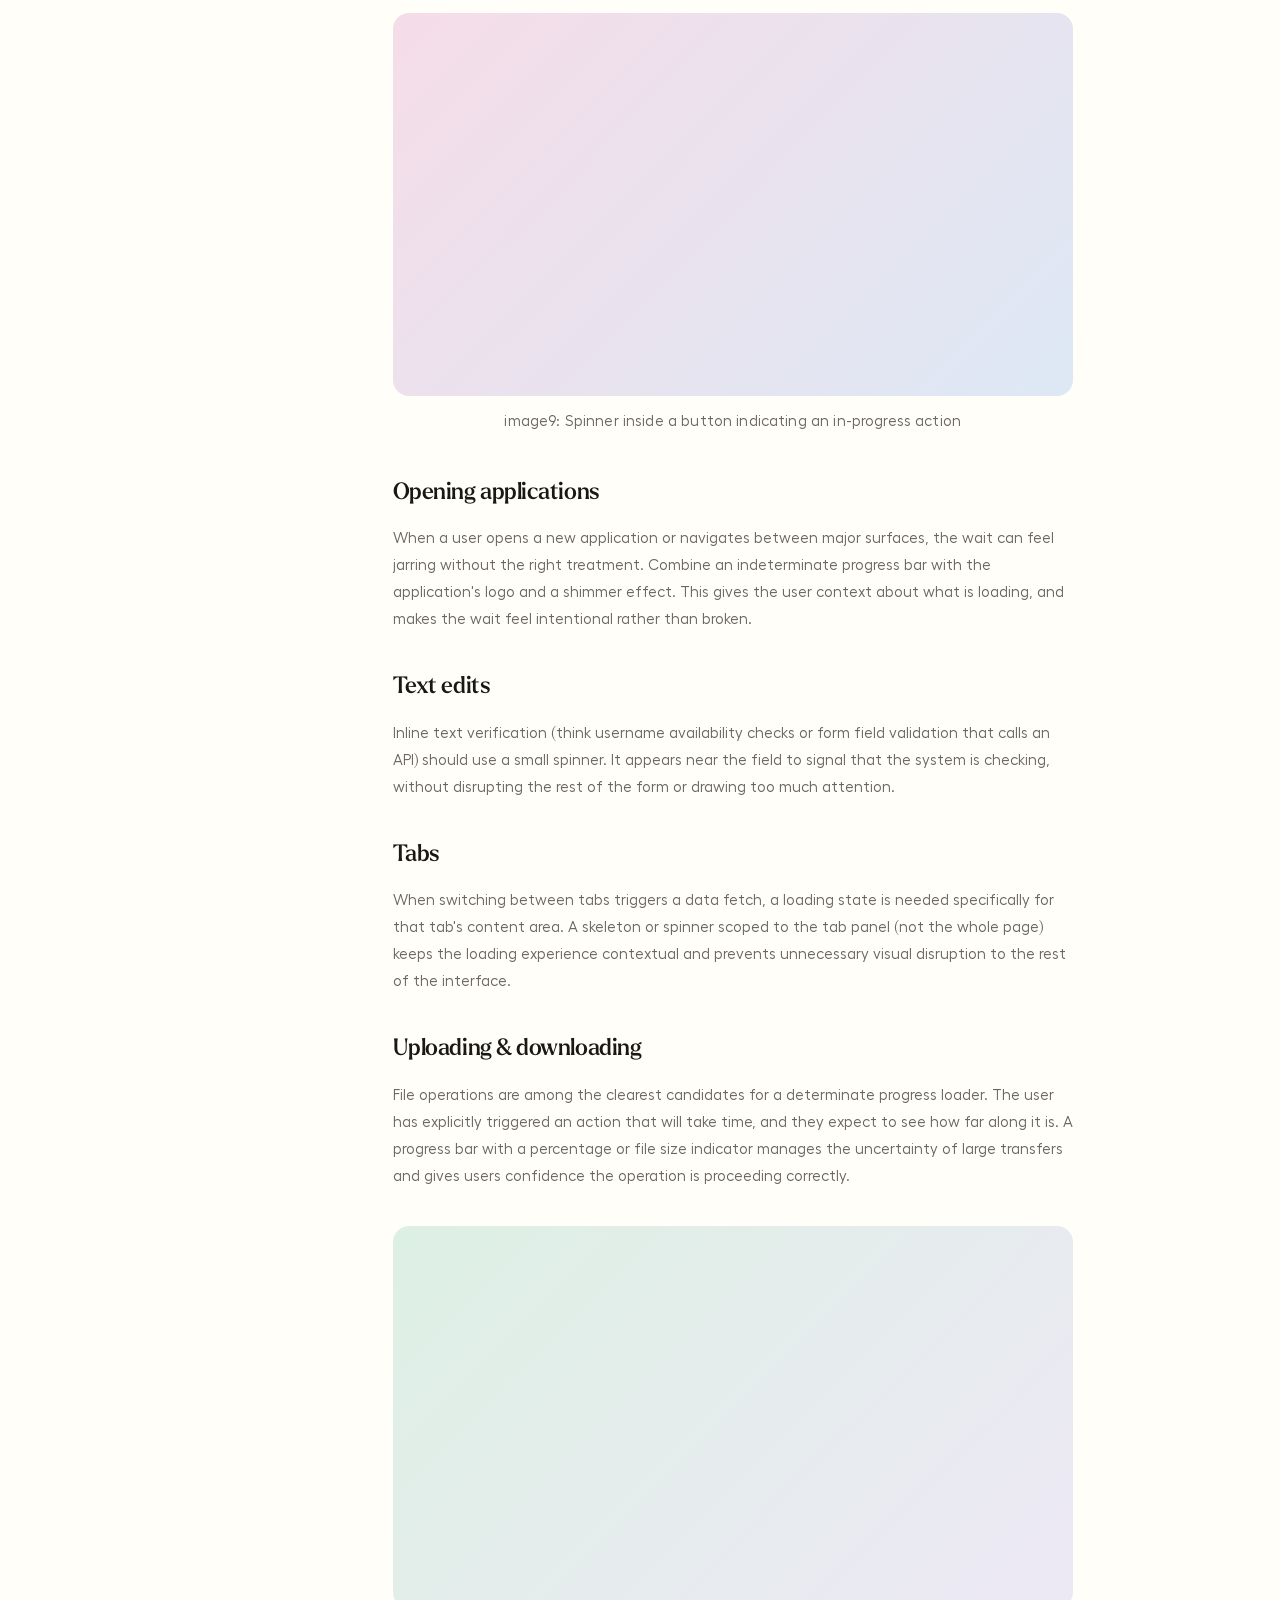
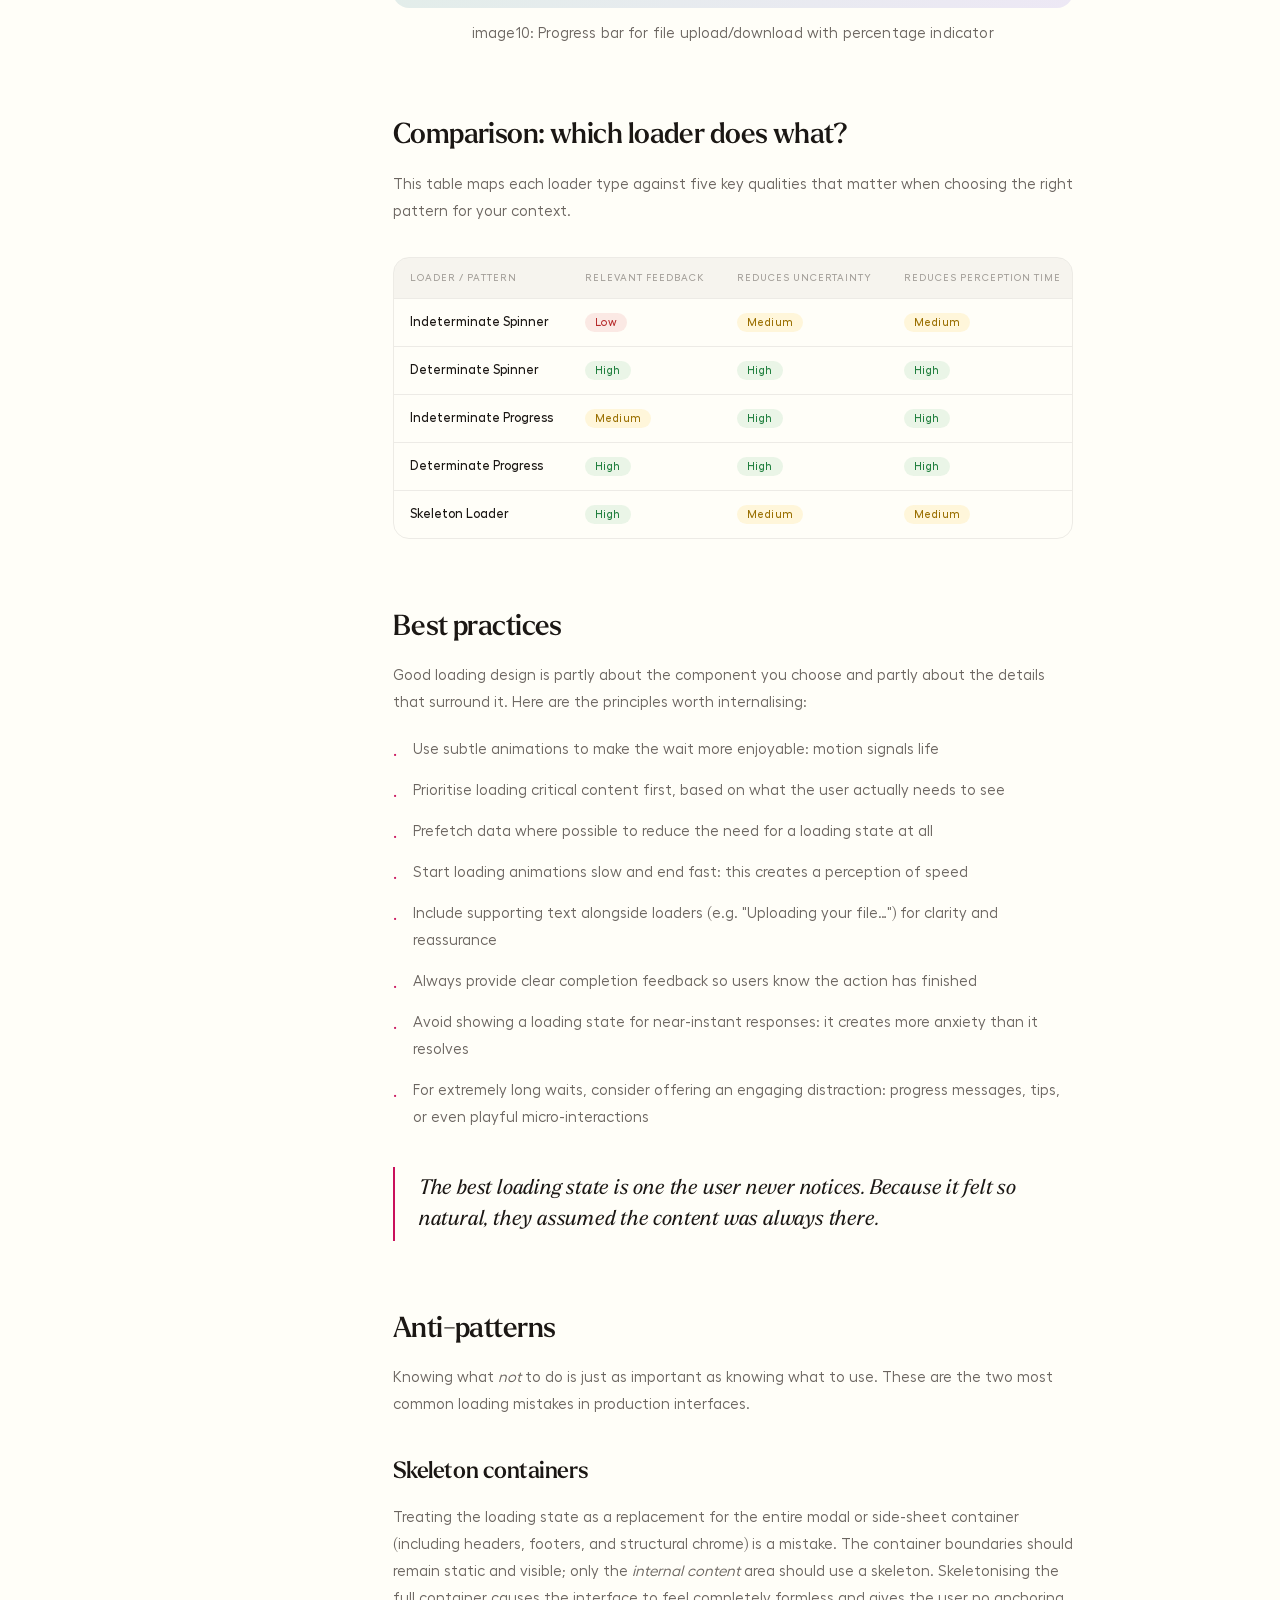
==== commit c8fe57d9: "Fix cropping for Image3.png by allowing natural height" ====
--- a/loading-patterns.html
+++ b/loading-patterns.html
@@ -163,7 +163,7 @@
 
         <!-- Image placeholder -->
         <div class="post-img-block" id="image3">
-          <img src="assets/Image3.png" alt="Lazy loading vs eager loading" class="post-img post-img--wide" style="object-fit: cover;">
+          <img src="assets/Image3.png" alt="Lazy loading vs eager loading" class="post-img post-img--full">
           <p class="post-caption">image3: Lazy loading vs eager loading: how content is fetched over time</p>
         </div>
 
--- a/post.css
+++ b/post.css
@@ -322,6 +322,11 @@
   background: linear-gradient(135deg, #F5EDCC 0%, #DDE8F5 100%);
 }
 
+.post-img--full {
+  aspect-ratio: auto;
+  height: auto;
+}
+
 .post-img--portrait {
   aspect-ratio: 4 / 3;
   background: linear-gradient(135deg, #DDF0E4 0%, #F5EEE6 100%);
